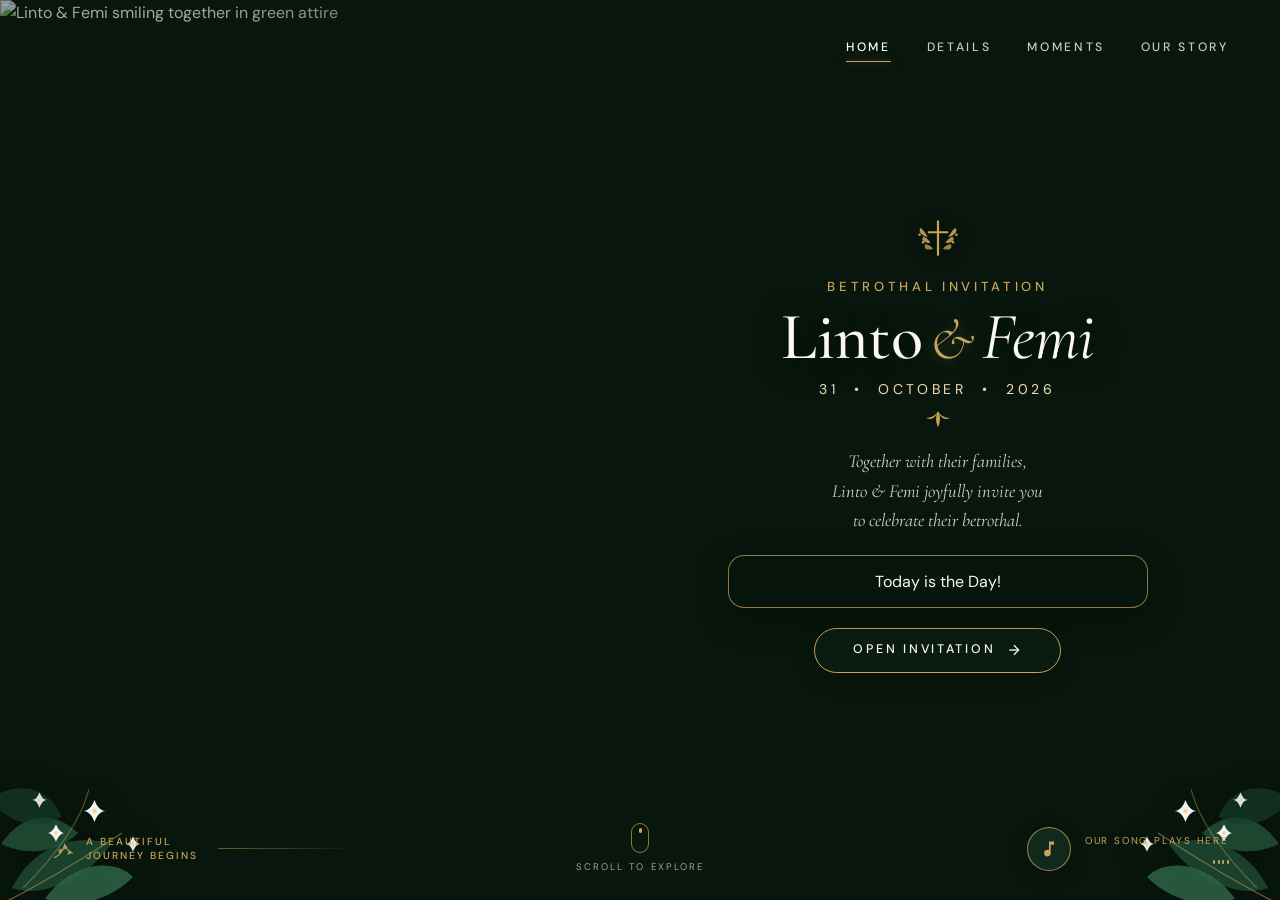
==== index.html @ e6e0a794 "feat: update to Betrothal invitation details (31 Oct 2026 at St. Francis Xavier's Church & Parish Ha" ====
<!DOCTYPE html>
<html lang="en">

<head>
  <meta charset="UTF-8" />
  <meta name="viewport" content="width=device-width, initial-scale=1.0" />
  <meta http-equiv="X-UA-Compatible" content="IE=edge" />

  <!-- SEO -->
  <title>Linto &amp; Femi | Betrothal Invitation</title>
  <meta name="description"
    content="Join Linto George &amp; Femi Roy as they celebrate their betrothal on 31 October 2026 at St. Francis Xavier's Church, Chevoor." />
  <meta name="theme-color" content="#173F2B" />

  <!-- Open Graph -->
  <meta property="og:title" content="Linto &amp; Femi | Betrothal Invitation" />
  <meta property="og:description"
    content="Join Linto George &amp; Femi Roy as they celebrate their betrothal on 31 October 2026." />
  <meta property="og:image" content="Images/Hero.jpg" />
  <meta property="og:type" content="website" />

  <!-- Fonts (display=swap for performance) -->
  <link rel="preconnect" href="https://fonts.googleapis.com" />
  <link rel="preconnect" href="https://fonts.gstatic.com" crossorigin />
  <link rel="preload"
    href="https://fonts.googleapis.com/css2?family=Alex+Brush&family=Cormorant+Garamond:ital,wght@0,300;0,400;0,500;0,600;0,700;1,300;1,400;1,500;1,600&family=DM+Sans:wght@300;400;500;600&family=Great+Vibes&display=swap"
    as="style" onload="this.onload=null;this.rel='stylesheet'" />
  <noscript>
    <link rel="stylesheet"
      href="https://fonts.googleapis.com/css2?family=Alex+Brush&family=Cormorant+Garamond:ital,wght@0,300;0,400;0,500;0,600;0,700;1,300;1,400;1,500;1,600&family=DM+Sans:wght@300;400;500;600&family=Great+Vibes&display=swap" />
  </noscript>

  <!-- Styles -->
  <link rel="stylesheet" href="css/style.css?v=sky8" />
</head>

<body>

  <!-- ═══════════════════════════════════════════════════════
       FLOATING NAVIGATION
  ═══════════════════════════════════════════════════════ -->
  <nav id="floating-nav" class="floating-nav" aria-label="Page navigation">
    <a href="#hero" class="floating-nav__link" data-scroll>Home</a>
    <div class="floating-nav__divider" aria-hidden="true"></div>
    <a href="#couple" class="floating-nav__link" data-scroll>Bride &amp; Groom</a>
    <div class="floating-nav__divider" aria-hidden="true"></div>
    <a href="#ceremony" class="floating-nav__link" data-scroll>Ceremony</a>
    <div class="floating-nav__divider" aria-hidden="true"></div>
    <a href="#reception" class="floating-nav__link" data-scroll>Reception</a>
    <div class="floating-nav__divider" aria-hidden="true"></div>
    <a href="#gallery" class="floating-nav__link" data-scroll>Moments</a>
    <div class="floating-nav__divider" aria-hidden="true"></div>
    <a href="#celebration-hub" class="floating-nav__link" data-scroll>Cards &amp; Wishes</a>
    <div class="floating-nav__divider" aria-hidden="true"></div>
    <a href="#journey" class="floating-nav__link" data-scroll>Our Story</a>
  </nav>

  <!-- ═══════════════════════════════════════════════════════
       MUSIC BUTTON
  ═══════════════════════════════════════════════════════ -->
  <button id="music-btn" class="music-btn" aria-label="Play music" title="Toggle music (M)">
    <!-- Play icon -->
    <svg class="music-btn__icon--play" xmlns="http://www.w3.org/2000/svg" viewBox="0 0 24 24" fill="currentColor"
      aria-hidden="true">
      <polygon points="5,3 19,12 5,21" />
    </svg>
    <!-- Pause icon -->
    <svg class="music-btn__icon--pause" xmlns="http://www.w3.org/2000/svg" viewBox="0 0 24 24" fill="currentColor"
      aria-hidden="true">
      <rect x="6" y="4" width="4" height="16"></rect>
      <rect x="14" y="4" width="4" height="16"></rect>
    </svg>
  </button>

  <!-- ═══════════════════════════════════════════════════════
       SECTION 1: HERO
  ═══════════════════════════════════════════════════════ -->
  <section id="hero" class="hero-section" aria-label="Hero — Linto &amp; Femi Betrothal Invitation">

    <!-- Full-Bleed Photo Canvas & Natural Gradient Blend -->
    <div class="hero__photo-canvas" aria-hidden="true">
      <img src="Images/Hero.jpg" alt="Linto &amp; Femi smiling together in green attire"
        class="hero__photo-img" fetchpriority="high" decoding="async" />
      <div class="hero__photo-overlay"></div>

    </div>

    <!-- Top Header Bar -->
    <header class="hero__header">
      <!-- Right: Desktop Navigation Links -->
      <nav class="hero__desktop-nav" aria-label="Primary navigation">
        <a href="#hero" class="hero__nav-link hero__nav-link--active">HOME</a>
        <a href="#ceremony" class="hero__nav-link" data-scroll>DETAILS</a>
        <a href="#gallery" class="hero__nav-link" data-scroll>MOMENTS</a>
        <a href="#journey" class="hero__nav-link" data-scroll>OUR STORY</a>
      </nav>

      <!-- Right: Mobile Controls (Music + Hamburger) -->
      <div class="hero__mobile-controls">
        <button id="mobile-music-btn" class="hero__music-circle-btn" aria-label="Toggle music"
          title="Toggle music">
          <svg class="hero__music-note-icon" viewBox="0 0 24 24" fill="currentColor">
            <path d="M12 3v10.55c-.59-.34-1.27-.55-2-.55-2.21 0-4 1.79-4 4s1.79 4 4 4 4-1.79 4-4V7h4V3h-6z" />
          </svg>
        </button>
        <button id="hero-menu-btn" class="hero__hamburger-btn" aria-label="Open mobile menu" aria-expanded="false">
          <span class="hero__hamburger-bar"></span>
          <span class="hero__hamburger-bar"></span>
          <span class="hero__hamburger-bar"></span>
        </button>
      </div>
    </header>

    <!-- Mobile Slide-In Navigation Drawer -->
    <div id="hero-mobile-drawer" class="hero__mobile-drawer" aria-hidden="true">
      <div class="hero__drawer-backdrop" id="hero-drawer-backdrop"></div>
      <div class="hero__drawer-panel">
        <button id="hero-drawer-close" class="hero__drawer-close" aria-label="Close menu">&times;</button>
        <div class="hero__drawer-header">
          <span class="hero__drawer-title">LINTO &amp; FEMI</span>
          <span class="hero__drawer-subtitle">31 &bull; OCTOBER &bull; 2026</span>
        </div>
        <nav class="hero__drawer-nav">
          <a href="#hero" class="hero__drawer-link" data-drawer-link>HOME</a>
          <a href="#ceremony" class="hero__drawer-link" data-drawer-link>DETAILS</a>
          <a href="#gallery" class="hero__drawer-link" data-drawer-link>MOMENTS</a>
          <a href="#celebration-hub" class="hero__drawer-link" data-drawer-link>CARDS &amp; WISHES</a>
          <a href="#journey" class="hero__drawer-link" data-drawer-link>OUR STORY</a>
        </nav>
      </div>
    </div>

    <!-- "Better Together ♡" Script Badge (Mobile View over shoulder) -->
    <div class="hero__script-badge" aria-hidden="true">
      <span class="hero__script-line">Better</span>
      <span class="hero__script-line">Together</span>
      <span class="hero__script-heart">♡</span>
    </div>

    <!-- Main Invitation Content Area (Right on Desktop, Lower on Mobile) -->
    <div class="hero__content-wrap">
      <div class="hero__card">

        <!-- Golden Cross with Laurel Olive Sprigs Crest -->
        <div class="hero__crest" aria-hidden="true">
          <svg class="hero__crest-svg" viewBox="0 0 110 50" fill="none">
            <!-- Golden Latin Cross -->
            <path d="M55 4V44M44 17H66" stroke="#caa359" stroke-width="2.6" stroke-linecap="round" />
            <!-- Laurel Sprigs Left -->
            <path d="M43 23C35 21 31 16 34 12C38 14 40 19 43 23Z" fill="#caa359" opacity="0.9" />
            <path d="M46 30C37 30 34 25 38 22C42 24 45 27 46 30Z" fill="#caa359" opacity="0.85" />
            <path d="M49 37C41 39 37 36 40 31C44 32 48 34 49 37Z" fill="#caa359" opacity="0.75" />
            <circle cx="33" cy="20" r="1.4" fill="#caa359" />
            <circle cx="37" cy="29" r="1.4" fill="#caa359" />
            <!-- Laurel Sprigs Right -->
            <path d="M67 23C75 21 79 16 76 12C72 14 70 19 67 23Z" fill="#caa359" opacity="0.9" />
            <path d="M64 30C73 30 76 25 72 22C68 24 65 27 64 30Z" fill="#caa359" opacity="0.85" />
            <path d="M61 37C69 39 73 36 70 31C66 32 62 34 61 37Z" fill="#caa359" opacity="0.75" />
            <circle cx="77" cy="20" r="1.4" fill="#caa359" />
            <circle cx="73" cy="29" r="1.4" fill="#caa359" />
          </svg>
        </div>

        <!-- Eyebrow -->
        <p class="hero__eyebrow">BETROTHAL INVITATION</p>

        <!-- Couple Names: Upright "Linto", Italic "&", Italic "Femi" -->
        <h1 class="hero__names">
          <span class="hero__name--groom">Linto</span>
          <span class="hero__amp">&amp;</span>
          <span class="hero__name--bride">Femi</span>
        </h1>

        <!-- Date -->
        <p class="hero__date">31 &nbsp;&bull;&nbsp; OCTOBER &nbsp;&bull;&nbsp; 2026</p>

        <!-- Botanical Leaf Flourish (Three Leaves from Reference) -->
        <div class="hero__flourish" aria-hidden="true">
          <svg width="26" height="16" viewBox="0 0 26 16" fill="none">
            <path d="M13 0C11 4 7 7 1 7C6 9 10 8 13 0Z" fill="#caa359" />
            <path d="M13 0C15 4 19 7 25 7C20 9 16 8 13 0Z" fill="#caa359" />
            <path d="M13 0C11 4 10 10 13 16C16 10 15 4 13 0Z" fill="#caa359" />
          </svg>
        </div>

        <!-- Invitation Tagline -->
        <p class="hero__tagline">
          Together with their families,<br />
          Linto &amp; Femi joyfully invite you<br />
          to celebrate their betrothal.
        </p>

        <!-- Countdown Timer Pill Capsule -->
        <div class="hero__countdown-capsule" aria-label="Live betrothal countdown timer">
          <div id="countdown-grid" class="hero__countdown-grid" aria-live="polite">
            <div class="hero__cd-col">
              <div id="cd-days-slot" class="hero__cd-slot">
                <span id="cd-days" class="hero__cd-val">48</span>
              </div>
              <span class="hero__cd-lbl">DAYS</span>
            </div>
            <span class="hero__cd-divider" aria-hidden="true"></span>
            <div class="hero__cd-col">
              <div id="cd-hours-slot" class="hero__cd-slot">
                <span id="cd-hours" class="hero__cd-val">02</span>
              </div>
              <span class="hero__cd-lbl">HOURS</span>
            </div>
            <span class="hero__cd-divider" aria-hidden="true"></span>
            <div class="hero__cd-col">
              <div id="cd-mins-slot" class="hero__cd-slot">
                <span id="cd-mins" class="hero__cd-val">19</span>
              </div>
              <span class="hero__cd-lbl">MINS</span>
            </div>
            <span class="hero__cd-divider" aria-hidden="true"></span>
            <div class="hero__cd-col">
              <div id="cd-secs-slot" class="hero__cd-slot">
                <span id="cd-secs" class="hero__cd-val">45</span>
              </div>
              <span class="hero__cd-lbl">SECS</span>
            </div>
          </div>
          <div id="countdown-complete" class="countdown__complete" style="display:none;">
            Today is the Day!
          </div>
        </div>

        <!-- Call-to-Action Button -->
        <div class="hero__actions">
          <a href="#invitation-intro" id="btn-open-invitation" class="hero__open-btn"
            aria-label="Open betrothal invitation">
            <span>OPEN INVITATION</span>
            <svg class="hero__open-arrow" viewBox="0 0 24 24" fill="none" stroke="currentColor" stroke-width="2"
              aria-hidden="true">
              <line x1="5" y1="12" x2="19" y2="12"></line>
              <polyline points="12 5 19 12 12 19"></polyline>
            </svg>
          </a>
        </div>

        <!-- Mobile-Only Scroll Indicator directly below button -->
        <div class="hero__mobile-scroll">
          <div class="hero__scroll-lead" aria-hidden="true"></div>
          <a href="#invitation-intro" class="hero__scroll-indicator" aria-label="Scroll to explore">
            <div class="hero__scroll-pill">
              <div class="hero__scroll-dot"></div>
            </div>
            <span class="hero__scroll-label">SCROLL TO EXPLORE</span>
          </a>
        </div>

      </div>
    </div>

    <!-- Desktop Footer Controls -->
    <footer class="hero__footer">

      <!-- Bottom Left: Journey Begins Crest (Desktop) -->
      <div class="hero__footer-left">
        <div class="hero__journey-crest">
          <svg class="hero__journey-svg" viewBox="0 0 28 28" fill="none" aria-hidden="true">
            <path d="M4 24C10 22 14 16 16 9C17 13 21 17 25 19" stroke="#caa359" stroke-width="1.2"
              stroke-linecap="round" />
            <path d="M9 19C8 15 10 13 13 14C13 17 11 19 9 19Z" fill="#caa359" opacity="0.8" />
            <path d="M14 14C15 10 18 9 19 12C18 14 16 15 14 14Z" fill="#caa359" opacity="0.8" />
            <path d="M19 20C20 16 23 16 24 18C22 20 20 21 19 20Z" fill="#caa359" opacity="0.8" />
          </svg>
          <div class="hero__journey-text">
            <span>A BEAUTIFUL</span>
            <span>JOURNEY BEGINS</span>
          </div>
        </div>
        <div class="hero__journey-rule" aria-hidden="true"></div>
      </div>

      <!-- Bottom Center: Scroll to Explore Capsule (Desktop) -->
      <div class="hero__footer-center">
        <a href="#invitation-intro" id="hero-scroll-btn" class="hero__scroll-indicator"
          aria-label="Scroll to explore invitation">
          <div class="hero__scroll-pill">
            <div class="hero__scroll-dot"></div>
          </div>
          <span class="hero__scroll-label">SCROLL TO EXPLORE</span>
        </a>
      </div>

      <!-- Bottom Right: Music Control & Waveform (Desktop) -->
      <div class="hero__footer-right">
        <button id="desktop-music-btn" class="hero__music-circle-btn" aria-label="Toggle music"
          title="Toggle music">
          <svg class="hero__music-note-icon" viewBox="0 0 24 24" fill="currentColor">
            <path d="M12 3v10.55c-.59-.34-1.27-.55-2-.55-2.21 0-4 1.79-4 4s1.79 4 4 4 4-1.79 4-4V7h4V3h-6z" />
          </svg>
        </button>
        <div class="hero__music-details">
          <span class="hero__music-caption">OUR SONG PLAYS HERE</span>
          <div class="hero__music-bars" aria-hidden="true">
            <span></span><span></span><span></span><span></span>
          </div>
        </div>
      </div>

    </footer>

    <!-- Jasmine Blossom & Botanical Corner Flourishes (Mobile & Desktop) -->
    <div class="hero__botanical-corners" aria-hidden="true">
      <!-- Left Blossom Cluster -->
      <svg class="hero__blossom hero__blossom--left" viewBox="0 0 200 200" fill="none">
        <!-- Foliage leaves -->
        <path d="M20 180C40 140 80 130 110 140C90 170 50 190 20 180Z" fill="#1e4d34" opacity="0.8" />
        <path d="M50 190C70 160 110 150 130 170C110 190 80 200 50 190Z" fill="#2d6446" opacity="0.85" />
        <path d="M10 140C30 110 60 110 80 130C60 150 30 150 10 140Z" fill="#24583d" opacity="0.75" />
        <path d="M0 100C25 80 55 90 65 115C45 130 15 120 0 100Z" fill="#173f2b" opacity="0.65" />
        <!-- Stems -->
        <path d="M0 200Q60 170 120 130" stroke="#caa359" stroke-width="1.2" opacity="0.5" />
        <path d="M30 180Q80 130 90 90" stroke="#caa359" stroke-width="1" opacity="0.4" />
        <!-- Star Jasmine Blossoms -->
        <g transform="translate(60, 130)">
          <path d="M0 -8C2 -3 5 0 8 0C5 0 2 3 0 8C-2 3 -5 0 -8 0C-5 0 -2 -3 0 -8Z" fill="#ffffff" opacity="0.95" />
          <circle cx="0" cy="0" r="1.6" fill="#f0d58a" />
        </g>
        <g transform="translate(95, 110)">
          <path d="M0 -10C2 -4 6 0 10 0C6 0 2 4 0 10C-2 4 -6 0 -10 0C-6 0 -2 -4 0 -10Z" fill="#ffffff" opacity="0.95" />
          <circle cx="0" cy="0" r="2" fill="#f0d58a" />
        </g>
        <g transform="translate(130, 140)">
          <path d="M0 -7C2 -2 4 0 7 0C4 0 2 2 0 7C-2 2 -4 0 -7 0C-4 0 -2 -2 0 -7Z" fill="#ffffff" opacity="0.9" />
          <circle cx="0" cy="0" r="1.5" fill="#f0d58a" />
        </g>
        <g transform="translate(45, 100)">
          <path d="M0 -7C2 -2 4 0 7 0C4 0 2 2 0 7C-2 2 -4 0 -7 0C-4 0 -2 -2 0 -7Z" fill="#ffffff" opacity="0.85" />
          <circle cx="0" cy="0" r="1.4" fill="#f0d58a" />
        </g>
      </svg>

      <!-- Right Blossom Cluster -->
      <svg class="hero__blossom hero__blossom--right" viewBox="0 0 200 200" fill="none">
        <!-- Foliage leaves -->
        <path d="M180 180C160 140 120 130 90 140C110 170 150 190 180 180Z" fill="#1e4d34" opacity="0.8" />
        <path d="M150 190C130 160 90 150 70 170C90 190 120 200 150 190Z" fill="#2d6446" opacity="0.85" />
        <path d="M190 140C170 110 140 110 120 130C140 150 170 150 190 140Z" fill="#24583d" opacity="0.75" />
        <path d="M200 100C175 80 145 90 135 115C155 130 185 120 200 100Z" fill="#173f2b" opacity="0.65" />
        <!-- Stems -->
        <path d="M200 200Q140 170 80 130" stroke="#caa359" stroke-width="1.2" opacity="0.5" />
        <path d="M170 180Q120 130 110 90" stroke="#caa359" stroke-width="1" opacity="0.4" />
        <!-- Star Jasmine Blossoms -->
        <g transform="translate(140, 130)">
          <path d="M0 -8C2 -3 5 0 8 0C5 0 2 3 0 8C-2 3 -5 0 -8 0C-5 0 -2 -3 0 -8Z" fill="#ffffff" opacity="0.95" />
          <circle cx="0" cy="0" r="1.6" fill="#f0d58a" />
        </g>
        <g transform="translate(105, 110)">
          <path d="M0 -10C2 -4 6 0 10 0C6 0 2 4 0 10C-2 4 -6 0 -10 0C-6 0 -2 -4 0 -10Z" fill="#ffffff" opacity="0.95" />
          <circle cx="0" cy="0" r="2" fill="#f0d58a" />
        </g>
        <g transform="translate(70, 140)">
          <path d="M0 -7C2 -2 4 0 7 0C4 0 2 2 0 7C-2 2 -4 0 -7 0C-4 0 -2 -2 0 -7Z" fill="#ffffff" opacity="0.9" />
          <circle cx="0" cy="0" r="1.5" fill="#f0d58a" />
        </g>
        <g transform="translate(155, 100)">
          <path d="M0 -7C2 -2 4 0 7 0C4 0 2 2 0 7C-2 2 -4 0 -7 0C-4 0 -2 -2 0 -7Z" fill="#ffffff" opacity="0.85" />
          <circle cx="0" cy="0" r="1.4" fill="#f0d58a" />
        </g>
      </svg>
    </div>

  </section>

  <!-- ═══════════════════════════════════════════════════════
       INVITATION CONTENT
  ═══════════════════════════════════════════════════════ -->
  <div id="invitation-content">

    <!-- ─── SECTION 2: WITH JOYFUL HEARTS ────────────────────── -->
    <section id="invitation-intro" class="joyful-hearts-section" aria-label="Invitation introduction">
      <!-- Crisp Vector Botanical Corner Branches -->
      <div class="joyful__bg-decorations" aria-hidden="true">
        <img src="Images/botanical-corner-branch.svg" alt="" class="joyful__bg-leaf joyful__bg-leaf--tl" />
        <img src="Images/botanical-corner-branch.svg" alt="" class="joyful__bg-leaf joyful__bg-leaf--tr" />
        <img src="Images/botanical-corner-branch.svg" alt="" class="joyful__bg-leaf joyful__bg-leaf--bl" />
        <img src="Images/botanical-corner-branch.svg" alt="" class="joyful__bg-leaf joyful__bg-leaf--br" />
      </div>

      <div class="container--narrow joyful-hearts__inner">

        <!-- Golden Floral Cross Vector Crest -->
        <div class="joyful__crest-wrap reveal" aria-hidden="true">
          <img src="Images/joyful-cross-crest.svg" alt="Golden cross with eucalyptus foliage"
            class="joyful__crest-img" />
        </div>

        <!-- Section Eyebrow -->
        <p class="joyful__eyebrow reveal">WITH JOYFUL HEARTS</p>

        <!-- Golden Heart Line Divider -->
        <div class="joyful__heart-divider reveal" aria-hidden="true">
          <span class="joyful__divider-line"></span>
          <svg class="joyful__heart-icon" viewBox="0 0 24 24" fill="url(#heartGoldGrad)">
            <defs>
              <linearGradient id="heartGoldGrad" x1="0%" y1="0%" x2="100%" y2="100%">
                <stop offset="0%" stop-color="#caa359" />
                <stop offset="100%" stop-color="#9e7938" />
              </linearGradient>
            </defs>
            <path
              d="M12 21.35l-1.45-1.32C5.4 15.36 2 12.28 2 8.5 2 5.42 4.42 3 7.5 3c1.74 0 3.41.81 4.5 2.09C13.09 3.81 14.76 3 16.5 3 19.58 3 22 5.42 22 8.5c0 3.78-3.4 6.86-8.55 11.54L12 21.35z" />
          </svg>
          <span class="joyful__divider-line"></span>
        </div>

        <!-- Invitation Message -->
        <p class="joyful__quote reveal reveal-delay-1">
          With grateful hearts and the blessings of our families,<br class="desktop-br" />
          we invite you to share in the joy of our betrothal celebration.
        </p>

        <!-- Vector Botanical Sprig Flourish Divider -->
        <div class="joyful__sprig-wrap reveal reveal-delay-1" aria-hidden="true">
          <img src="Images/joyful-sprig-divider.svg" alt="" class="joyful__sprig-img" />
        </div>

        <!-- Couple Full Names -->
        <h2 class="joyful__couple reveal reveal-delay-2">
          <span class="joyful__groom">Linto George</span>
          <span class="joyful__amp">&amp;</span>
          <span class="joyful__bride">Femi Roy</span>
        </h2>

        <!-- Wedding Date -->
        <p class="joyful__date reveal reveal-delay-3">
          SATURDAY &nbsp;&middot;&nbsp; 31 OCTOBER 2026
        </p>

        <!-- Interlocking Wedding Rings Divider -->
        <div class="joyful__rings-divider reveal reveal-delay-3" aria-hidden="true">
          <span class="joyful__divider-line"></span>
          <svg class="joyful__rings-svg" viewBox="0 0 44 24" fill="none">
            <defs>
              <linearGradient id="ringGoldGrad" x1="0%" y1="0%" x2="100%" y2="100%">
                <stop offset="0%" stop-color="#caa359" />
                <stop offset="45%" stop-color="#edd8a8" />
                <stop offset="100%" stop-color="#9e7938" />
              </linearGradient>
            </defs>
            <ellipse cx="17" cy="12" rx="8.5" ry="6.5" transform="rotate(-15 17 12)" stroke="url(#ringGoldGrad)"
              stroke-width="1.8" />
            <ellipse cx="27" cy="12" rx="8.5" ry="6.5" transform="rotate(15 27 12)" stroke="url(#ringGoldGrad)"
              stroke-width="1.8" />
          </svg>
          <span class="joyful__divider-line"></span>
        </div>

      </div>
    </section>

    <!-- ─── SECTION 3: THE COUPLE ────────────────────────────── -->
    <section id="couple" class="couple-section" aria-label="Bride and Groom profiles">
      <!-- Crisp Vector Botanical Corner Branches -->
      <div class="couple__bg-decorations" aria-hidden="true">
        <img src="Images/botanical-corner-branch.svg" alt="" class="couple__bg-leaf couple__bg-leaf--tl" />
        <img src="Images/botanical-corner-branch.svg" alt="" class="couple__bg-leaf couple__bg-leaf--tr" />
        <img src="Images/botanical-corner-branch.svg" alt="" class="couple__bg-leaf couple__bg-leaf--bl" />
        <img src="Images/botanical-corner-branch.svg" alt="" class="couple__bg-leaf couple__bg-leaf--br" />
      </div>

      <div class="container couple__container">

        <!-- Top Header -->
        <header class="couple__header">
          <div class="couple__eyebrow-wrap reveal">
            <span class="couple__eyebrow-line"></span>
            <span class="couple__eyebrow">THE COUPLE</span>
            <span class="couple__eyebrow-line"></span>
          </div>
          <h2 class="couple__title reveal reveal-delay-1">
            <span class="couple__title--bound">Bound Together</span>
            <span class="couple__title--love">in Love</span>
          </h2>
          <p class="couple__desc reveal reveal-delay-2">
            Two lives, two families, one beautiful purpose &mdash;<br class="desktop-br" />
            to walk together in faith, love and joy.
          </p>
        </header>

        <!-- Main 3-Column Showcase: Groom | Center Spine | Bride -->
        <div class="couple__showcase">

          <!-- Groom Profile (Left) -->
          <article class="couple__profile couple__profile--groom reveal">
            <div class="couple__portrait-stage">
              <!-- Luxury Rounded Rectangle Frame with Double Gold Fillet -->
              <div class="couple__arch-wrap">
                <div class="couple__arch-frame couple__luxury-frame">
                  <div class="couple__frame-inner">
                    <img src="Images/Groom.jpg" alt="Linto George, the groom"
                      class="couple__arch-img couple__arch-img--groom" loading="lazy" decoding="async" />
                  </div>
                  <!-- 4 Refined Gold Filigree Corner Accents -->
                  <span class="couple__corner-filigree couple__corner-filigree--tl" aria-hidden="true"></span>
                  <span class="couple__corner-filigree couple__corner-filigree--tr" aria-hidden="true"></span>
                  <span class="couple__corner-filigree couple__corner-filigree--bl" aria-hidden="true"></span>
                  <span class="couple__corner-filigree couple__corner-filigree--br" aria-hidden="true"></span>
                </div>
              </div>
            </div>

            <!-- Groom Details -->
            <div class="couple__info">
              <p class="couple__role">THE GROOM</p>
              <h3 class="couple__name">Linto George</h3>
              <div class="couple__flourish" aria-hidden="true">
                <svg width="40" height="12" viewBox="0 0 40 12" fill="none">
                  <path d="M20 6C16 6 13 3 9 3C5 3 2 6 0 6C3 8 7 9 10 9C14 9 17 6 20 6Z" fill="#7a927e"
                    opacity="0.85" />
                  <path d="M20 6C24 6 27 3 31 3C35 3 38 6 40 6C37 8 33 9 30 9C26 9 23 6 20 6Z" fill="#7a927e"
                    opacity="0.85" />
                  <circle cx="20" cy="6" r="1.8" fill="#caa359" />
                </svg>
              </div>
              <p class="couple__parents">Son of George T L &amp; Jessy George</p>
              <div class="couple__house">
                <svg class="couple__house-icon" viewBox="0 0 24 24" fill="none" stroke="#caa359" stroke-width="1.8">
                  <path d="M3 9.5L12 3l9 6.5V20a1 1 0 0 1-1 1H4a1 1 0 0 1-1-1V9.5z" />
                  <polyline points="9 21 9 12 15 12 15 21" />
                </svg>
                <div class="couple__house-text">
                  <span class="couple__house-name">Thottan House</span>
                  <span class="couple__house-loc">Chittissery P O, Thrissur</span>
                </div>
              </div>
            </div>
          </article>

          <!-- Center Spine Pillar -->
          <aside class="couple__spine reveal reveal-delay-1" aria-label="Spiritual foundation">
            <!-- Top Cross with Olive Sprigs (Vector SVG) -->
            <div class="couple__spine-cross-wrap">
              <img src="Images/couple-center-cross.svg" alt="Golden Cross with Olive Leaves"
                class="couple__spine-cross-img" />
            </div>

            <!-- Upper Vertical Thread -->
            <span class="couple__spine-line"></span>

            <!-- Scripture Parchment Deckled Card -->
            <div class="couple__parchment-card">
              <p class="parchment__verse">&ldquo;A cord of three strands<br />is not quickly broken.&rdquo;</p>
              <p class="parchment__ref">ECCLESIASTES 4:12</p>
            </div>

            <!-- Interlocking Gold Rings -->
            <div class="couple__spine-rings">
              <svg width="40" height="22" viewBox="0 0 44 24" fill="none">
                <defs>
                  <linearGradient id="ringGoldGradCouple" x1="0%" y1="0%" x2="100%" y2="100%">
                    <stop offset="0%" stop-color="#caa359" />
                    <stop offset="45%" stop-color="#edd8a8" />
                    <stop offset="100%" stop-color="#9e7938" />
                  </linearGradient>
                </defs>
                <ellipse cx="17" cy="12" rx="8.5" ry="6.5" transform="rotate(-15 17 12)"
                  stroke="url(#ringGoldGradCouple)" stroke-width="1.8" />
                <ellipse cx="27" cy="12" rx="8.5" ry="6.5" transform="rotate(15 27 12)"
                  stroke="url(#ringGoldGradCouple)" stroke-width="1.8" />
              </svg>
            </div>

            <!-- Lower Vertical Thread -->
            <span class="couple__spine-line"></span>

            <!-- Middle Olive Sprig (Vector SVG) -->
            <div class="couple__spine-sprig-wrap">
              <img src="Images/couple-center-sprig.svg" alt="" class="couple__spine-sprig-img" />
            </div>

            <!-- Script Note: Different Paths, Same Purpose ♡ -->
            <div class="couple__spine-script">
              <span class="couple__script-line-1">Different Paths</span>
              <span class="couple__script-line-2">Same Purpose <span class="script-heart">♡</span></span>
            </div>

            <!-- Bottom Olive Sprig Anchor (Vector SVG) -->
            <div class="couple__spine-sprig-wrap couple__spine-sprig-wrap--bottom">
              <img src="Images/couple-center-sprig.svg" alt=""
                class="couple__spine-sprig-img couple__spine-sprig-img--bottom" />
            </div>
          </aside>

          <!-- Bride Profile (Right) -->
          <article class="couple__profile couple__profile--bride reveal reveal-delay-2">
            <div class="couple__portrait-stage">
              <!-- Luxury Rounded Rectangle Frame with Double Gold Fillet -->
              <div class="couple__arch-wrap">
                <div class="couple__arch-frame couple__luxury-frame">
                  <div class="couple__frame-inner">
                    <img src="Images/Bride.jpg" alt="Femi Roy, the bride"
                      class="couple__arch-img couple__arch-img--bride" loading="lazy" decoding="async" />
                  </div>
                  <!-- 4 Refined Gold Filigree Corner Accents -->
                  <span class="couple__corner-filigree couple__corner-filigree--tl" aria-hidden="true"></span>
                  <span class="couple__corner-filigree couple__corner-filigree--tr" aria-hidden="true"></span>
                  <span class="couple__corner-filigree couple__corner-filigree--bl" aria-hidden="true"></span>
                  <span class="couple__corner-filigree couple__corner-filigree--br" aria-hidden="true"></span>
                </div>
              </div>
            </div>

            <!-- Bride Details -->
            <div class="couple__info">
              <p class="couple__role">THE BRIDE</p>
              <h3 class="couple__name">Femi Roy</h3>
              <div class="couple__flourish" aria-hidden="true">
                <svg width="40" height="12" viewBox="0 0 40 12" fill="none">
                  <path d="M20 6C16 6 13 3 9 3C5 3 2 6 0 6C3 8 7 9 10 9C14 9 17 6 20 6Z" fill="#7a927e"
                    opacity="0.85" />
                  <path d="M20 6C24 6 27 3 31 3C35 3 38 6 40 6C37 8 33 9 30 9C26 9 23 6 20 6Z" fill="#7a927e"
                    opacity="0.85" />
                  <circle cx="20" cy="6" r="1.8" fill="#caa359" />
                </svg>
              </div>
              <p class="couple__parents">Daughter of Mr. Roy C F &amp; Sherly Roy</p>
              <div class="couple__house">
                <svg class="couple__house-icon" viewBox="0 0 24 24" fill="none" stroke="#caa359" stroke-width="1.8">
                  <path d="M3 9.5L12 3l9 6.5V20a1 1 0 0 1-1 1H4a1 1 0 0 1-1-1V9.5z" />
                  <polyline points="9 21 9 12 15 12 15 21" />
                </svg>
                <div class="couple__house-text">
                  <span class="couple__house-name">Chirayath House</span>
                  <span class="couple__house-loc">Chevoor P O, Chevoor, Thrissur</span>
                </div>
              </div>
            </div>
          </article>

        </div>
      </div>
    </section>

    <!-- ─── SECTION 4: BIBLE VERSE BANNER (1 PETER 4:8) ──────── -->
    <section id="scripture-banner" class="scripture-banner" aria-label="Sacred Bible Verse">
      <div class="scripture-banner__foliage-left" aria-hidden="true"></div>
      <div class="scripture-banner__foliage-right" aria-hidden="true"></div>

      <div class="container--narrow scripture-banner__inner">

        <!-- Golden Cross & Olive Branch -->
        <div class="scripture__cross reveal" aria-hidden="true">
          <svg width="56" height="34" viewBox="0 0 56 34" fill="none">
            <path d="M28 2v30M18 10h20" stroke="#d4af37" stroke-width="2" stroke-linecap="round" />
            <path d="M18 18C12 17 9 12 11 9C15 11 16 15 18 18Z" fill="#8ba58d" opacity="0.8" />
            <path d="M38 18C44 17 47 12 45 9C41 11 40 15 38 18Z" fill="#8ba58d" opacity="0.8" />
          </svg>
        </div>

        <blockquote class="scripture__quote reveal reveal-delay-1">
          &ldquo;Above all, <span class="scripture__love">love</span> each other deeply,<br />
          because love covers over a multitude of sins.&rdquo;
        </blockquote>

        <!-- Intertwined Hearts & Citation -->
        <div class="scripture__citation reveal reveal-delay-2">
          <span class="scripture-line"></span>
          <div class="scripture-hearts" aria-hidden="true">
            <svg width="28" height="18" viewBox="0 0 28 18" fill="none">
              <path
                d="M9 14.5l-1-.9C4 10 1.5 7.5 1.5 4.5 1.5 2 3.5 0 6 0c1.4 0 2.8.7 3.5 1.8C10.2.7 11.6 0 13 0c2.5 0 4.5 2 4.5 4.5 0 3-2.5 5.5-6.5 9.1l-1 .9z"
                stroke="#caa359" stroke-width="1.4" />
              <path
                d="M19 14.5l-1-.9C14 10 11.5 7.5 11.5 4.5 11.5 2 13.5 0 16 0c1.4 0 2.8.7 3.5 1.8C20.2.7 21.6 0 23 0c2.5 0 4.5 2 4.5 4.5 0 3-2.5 5.5-6.5 9.1l-1 .9z"
                stroke="#caa359" stroke-width="1.4" />
            </svg>
          </div>
          <cite class="scripture__ref">1 PETER 4:8</cite>
          <span class="scripture-line"></span>
        </div>

        <!-- Corner Micro Captions -->
        <div class="scripture__corner scripture__corner--left" aria-hidden="true">
          FAITH &bull; LOVE &bull; TOGETHER &bull; FOREVER
        </div>
        <div class="scripture__corner scripture__corner--right" aria-hidden="true">
          DIFFERENT PATHS &bull; SAME PURPOSE
        </div>

      </div>
    </section>

    <!-- ─── SECTION 6: BETROTHAL CEREMONY ──────── -->
    <section id="ceremony" class="event-section event-section--ceremony" aria-label="Betrothal ceremony details">
      <div class="container event-container">

        <div class="event__card-layout event__card-layout--ceremony">

          <!-- Details Left -->
          <div class="event__details">

            <div class="event__cross" aria-hidden="true">
              <svg width="34" height="34" viewBox="0 0 34 34" fill="none">
                <path d="M17 2v30M9 10h16" stroke="#caa359" stroke-width="2" stroke-linecap="round" />
                <path d="M9 18C5 17 3 13 5 10C8 12 9 16 9 18Z" fill="#7a927e" opacity="0.75" />
                <path d="M25 18C29 17 31 13 29 10C26 12 25 16 25 18Z" fill="#7a927e" opacity="0.75" />
              </svg>
            </div>

            <p class="event__eyebrow reveal">BETROTHAL CEREMONY</p>
            <h2 class="event__heading reveal reveal-delay-1">Betrothal</h2>
            <p class="event__date reveal reveal-delay-2">SATURDAY, 31 OCTOBER 2026</p>

            <div class="event__flourish" aria-hidden="true">
              <svg width="40" height="10" viewBox="0 0 40 10" fill="none">
                <path d="M20 5c-4 0-6-3-9-3S5 5 0 5c3 2 6 3 9 3s6-3 9-3z" fill="#caa359" opacity="0.8" />
                <path d="M20 5c4 0 6-3 9-3s6 3 9 3c-3 2-6 3-9 3s-6-3-9-3z" fill="#caa359" opacity="0.8" />
              </svg>
            </div>

            <!-- Sacred Quote from Reference -->
            <div class="event__quote-wrap reveal reveal-delay-2">
              <p class="event__quote">&ldquo;Before a lifetime together, we pledge our love before God.&rdquo;
              </p>
              <p class="event__quote-ref">MARK 10:9</p>
            </div>

            <!-- Time & Venue Meta -->
            <div class="event__meta-list reveal reveal-delay-3">
              <div class="event__meta-row">
                <div class="event__meta-icon" aria-hidden="true">
                  <svg width="20" height="20" viewBox="0 0 24 24" fill="none" stroke="currentColor" stroke-width="1.8">
                    <circle cx="12" cy="12" r="10"></circle>
                    <polyline points="12 6 12 12 16 14"></polyline>
                  </svg>
                </div>
                <div class="event__meta-text">
                  <span class="meta-label">TIME</span>
                  <span class="meta-val">4:00 PM</span>
                </div>
              </div>

              <div class="event__meta-row">
                <div class="event__meta-icon" aria-hidden="true">
                  <svg width="20" height="20" viewBox="0 0 24 24" fill="none" stroke="currentColor" stroke-width="1.8">
                    <path d="M21 10c0 7-9 13-9 13s-9-6-9-13a9 9 0 0 1 18 0z"></path>
                    <circle cx="12" cy="10" r="3"></circle>
                  </svg>
                </div>
                <div class="event__meta-text">
                  <span class="meta-label">VENUE</span>
                  <span class="meta-val">St. Francis Xavier's Church<br /><small>Chevoor</small></span>
                </div>
              </div>
            </div>

            <!-- Action Buttons -->
            <div class="event__btn-row reveal reveal-delay-4">
              <a href="https://maps.app.goo.gl/n5mKxbjYi8LhjV6e9"
                target="_blank" rel="noopener noreferrer" class="event-btn event-btn--primary"
                aria-label="View St. Francis Xavier's Church, Chevoor on Google Maps">
                <span>View Location &rarr;</span>
              </a>

              <a id="btn-cal-ceremony"
                href="https://calendar.google.com/calendar/render?action=TEMPLATE&amp;text=Betrothal+%E2%80%94+Linto+George+%26+Femi+Roy&amp;dates=20261031T103000Z%2F20261031T123000Z&amp;details=Betrothal+Ceremony+of+Linto+George+%26+Femi+Roy.%0A%0ADate%3A+Saturday%2C+31+October+2026%0ATime%3A+4%3A00+PM+IST%0AVenue%3A+St.+Francis+Xavier%27s+Church%2C+Chevoor%0ALocation+map%3A+https%3A%2F%2Fmaps.app.goo.gl%2Fn5mKxbjYi8LhjV6e9%0A%0AReception+to+follow+at+St.+Francis+Xavier%27s+Parish+Hall%2C+Chevoor.&amp;location=St.+Francis+Xavier%27s+Church%2C+Chevoor"
                target="_blank" rel="noopener noreferrer" class="event-btn event-btn--outline"
                aria-label="Add Betrothal to Google Calendar">
                <svg width="15" height="15" viewBox="0 0 24 24" fill="none" stroke="currentColor" stroke-width="2">
                  <rect x="3" y="4" width="18" height="18" rx="2" ry="2"></rect>
                  <line x1="16" y1="2" x2="16" y2="6"></line>
                  <line x1="8" y1="2" x2="8" y2="6"></line>
                  <line x1="3" y1="10" x2="21" y2="10"></line>
                </svg>
                <span>Add to Calendar</span>
              </a>
            </div>

            <!-- Bottom Scripture Ribbon from Reference -->
            <div class="event__bottom-ribbon" aria-hidden="true">
              <svg width="24" height="6" viewBox="0 0 24 6" fill="none">
                <path d="M12 3c-2.5 0-4-1.5-6-1.5S1 3 0 3c1.5 1 3 1.5 6 1.5s3.5-1.5 6-1.5z" fill="#caa359" />
                <path d="M12 3c2.5 0 4-1.5 6-1.5s5 1.5 6 1.5c-1.5 1-3 1.5-6 1.5s-3.5-1.5-6-1.5z" fill="#caa359" />
              </svg>
              <span>FAITH &bull; LOVE &bull; TOGETHER &bull; FOREVER</span>
            </div>

          </div>

          <!-- Seamless Church Visual Right (No rigid box frame!) -->
          <div class="event__visual-wrap reveal">
            <div class="event__photo-blended">
              <img src="Images/Church.jpg" alt="St. Francis Xavier's Church, Chevoor" class="event__blended-img"
                loading="lazy" decoding="async" />
              <div class="event__watercolor-mask" aria-hidden="true"></div>
            </div>



            <!-- Cursive Header Note -->
            <div class="event__script-badge" aria-hidden="true">
              <span>A Sacred Beginning</span>
              <span class="script-heart">♡</span>
            </div>

            <p class="event__bottom-tag" aria-hidden="true">GRACE BRINGS US TOGETHER</p>
          </div>

        </div>
      </div>
    </section>

    <!-- ─── SECTION 7: RECEPTION ── -->
    <section id="reception" class="event-section event-section--reception" aria-label="Reception details">
      <div class="container event-container">

        <div class="event__card-layout event__card-layout--reception">

          <!-- Details Left -->
          <div class="event__details">

            <div class="event__cross" aria-hidden="true">
              <svg width="34" height="34" viewBox="0 0 34 34" fill="none">
                <path d="M17 2v30M9 10h16" stroke="#caa359" stroke-width="2" stroke-linecap="round" />
                <path d="M9 18C5 17 3 13 5 10C8 12 9 16 9 18Z" fill="#7a927e" opacity="0.75" />
                <path d="M25 18C29 17 31 13 29 10C26 12 25 16 25 18Z" fill="#7a927e" opacity="0.75" />
              </svg>
            </div>

            <p class="event__eyebrow reveal">RECEPTION</p>
            <h2 class="event__heading reveal reveal-delay-1">
              Reception
            </h2>
            <p class="event__date reveal reveal-delay-2">SATURDAY, 31 OCTOBER 2026</p>

            <div class="event__flourish" aria-hidden="true">
              <svg width="40" height="10" viewBox="0 0 40 10" fill="none">
                <path d="M20 5c-4 0-6-3-9-3S5 5 0 5c3 2 6 3 9 3s6-3 9-3z" fill="#caa359" opacity="0.8" />
                <path d="M20 5c4 0 6-3 9-3s6 3 9 3c-3 2-6 3-9 3s-6-3-9-3z" fill="#caa359" opacity="0.8" />
              </svg>
            </div>

            <!-- Quote Accent from Reference -->
            <div class="event__quote-wrap reveal reveal-delay-2">
              <p class="event__quote">&ldquo;Good food, great company, and a celebration of love.&rdquo;</p>
            </div>

            <!-- Time & Venue Meta -->
            <div class="event__meta-list reveal reveal-delay-3">
              <div class="event__meta-row">
                <div class="event__meta-icon" aria-hidden="true">
                  <svg width="20" height="20" viewBox="0 0 24 24" fill="none" stroke="currentColor" stroke-width="1.8">
                    <circle cx="12" cy="12" r="10"></circle>
                    <polyline points="12 6 12 12 16 14"></polyline>
                  </svg>
                </div>
                <div class="event__meta-text">
                  <span class="meta-label">TIME</span>
                  <span class="meta-val">6:00 PM</span>
                </div>
              </div>

              <div class="event__meta-row">
                <div class="event__meta-icon" aria-hidden="true">
                  <svg width="20" height="20" viewBox="0 0 24 24" fill="none" stroke="currentColor" stroke-width="1.8">
                    <path d="M21 10c0 7-9 13-9 13s-9-6-9-13a9 9 0 0 1 18 0z"></path>
                    <circle cx="12" cy="10" r="3"></circle>
                  </svg>
                </div>
                <div class="event__meta-text">
                  <span class="meta-label">VENUE</span>
                  <span class="meta-val">St. Francis Xavier's Parish Hall<br /><small>Chevoor</small></span>
                </div>
              </div>
            </div>

            <!-- Action Buttons with Exact Navigation Link -->
            <div class="event__btn-row reveal reveal-delay-4">
              <a href="https://maps.app.goo.gl/acyAfCsR8GA4bN6s9" target="_blank" rel="noopener noreferrer"
                class="event-btn event-btn--primary"
                aria-label="View St. Francis Xavier's Parish Hall location on Google Maps">
                <span>View Location &rarr;</span>
              </a>

              <a id="btn-cal-reception"
                href="https://calendar.google.com/calendar/render?action=TEMPLATE&amp;text=Reception+%E2%80%94+Linto+George+%26+Femi+Roy&amp;dates=20261031T123000Z%2F20261031T153000Z&amp;details=Reception+of+Linto+George+%26+Femi+Roy.%0A%0ADate%3A+Saturday%2C+31+October+2026%0ATime%3A+6%3A00+PM+IST%0AVenue%3A+St.+Francis+Xavier%27s+Parish+Hall%0ALocation+map%3A+https%3A%2F%2Fmaps.app.goo.gl%2FacyAfCsR8GA4bN6s9&amp;location=St.+Francis+Xavier%27s+Parish+Hall"
                target="_blank" rel="noopener noreferrer" class="event-btn event-btn--outline"
                aria-label="Add reception to Google Calendar">
                <svg width="15" height="15" viewBox="0 0 24 24" fill="none" stroke="currentColor" stroke-width="2">
                  <rect x="3" y="4" width="18" height="18" rx="2" ry="2"></rect>
                  <line x1="16" y1="2" x2="16" y2="6"></line>
                  <line x1="8" y1="2" x2="8" y2="6"></line>
                  <line x1="3" y1="10" x2="21" y2="10"></line>
                </svg>
                <span>Add to Calendar</span>
              </a>
            </div>

            <!-- Bottom Scripture Ribbon from Reference -->
            <div class="event__bottom-ribbon" aria-hidden="true">
              <svg width="24" height="6" viewBox="0 0 24 6" fill="none">
                <path d="M12 3c-2.5 0-4-1.5-6-1.5S1 3 0 3c1.5 1 3 1.5 6 1.5s3.5-1.5 6-1.5z" fill="#caa359" />
                <path d="M12 3c2.5 0 4-1.5 6-1.5s5 1.5 6 1.5c-1.5 1-3 1.5-6 1.5s-3.5-1.5-6-1.5z" fill="#caa359" />
              </svg>
              <span>SAME PEOPLE &bull; NEW MEMORIES &bull; A BRIGHTER TOMORROW</span>
            </div>

          </div>

          <!-- Seamless Parish Hall Visual Right (No rigid box frame!) -->
          <div class="event__visual-wrap reveal">
            <div class="event__photo-blended">
              <img src="Images/Hall.jpg" alt="St. Francis Xavier's Parish Hall, Chevoor" class="event__blended-img" loading="lazy"
                decoding="async" />
              <div class="event__watercolor-mask" aria-hidden="true"></div>
            </div>

            <!-- Cursive Script Accent -->
            <div class="event__script-badge" aria-hidden="true">
              <span>Together Continues...</span>
              <span class="script-heart">♡</span>
            </div>

            <p class="event__bottom-tag" aria-hidden="true">SAME PEOPLE &bull; NEW MEMORIES &bull; BRIGHTER TOMORROWS
            </p>
          </div>

        </div>
      </div>
    </section>

    <!-- ─── SECTION 8: GALLERY (A GLIMPSE OF OUR JOURNEY) ───── -->
    <section id="gallery" class="gallery-section" aria-label="Moments captured — photo gallery">

      <!-- Background Botanical Corner Branches -->
      <div class="gallery__bg-leaves gallery__bg-leaves--tl" aria-hidden="true">
        <img src="Images/botanical-corner-branch.svg" alt="" class="gallery__leaf-img" />
      </div>
      <div class="gallery__bg-leaves gallery__bg-leaves--bl" aria-hidden="true">
        <img src="Images/botanical-corner-branch.svg" alt="" class="gallery__leaf-img" />
      </div>
      <div class="gallery__bg-leaves gallery__bg-leaves--br" aria-hidden="true">
        <img src="Images/botanical-corner-branch.svg" alt="" class="gallery__leaf-img" />
      </div>

      <div class="container gallery-container">

        <!-- Cursive Accent Top-Right -->
        <div class="gallery__script-callout gallery__script-callout--tr" aria-hidden="true">
          <span>Every</span>
          <span>Moment</span>
          <span>a Blessing</span>
          <span class="script-heart">♡</span>
        </div>

        <!-- Cursive Accent Bottom-Left -->
        <div class="gallery__script-callout gallery__script-callout--bl" aria-hidden="true">
          <span>Grateful</span>
          <span>for this</span>
          <span>Chapter</span>
          <span class="script-heart">♡</span>
        </div>

        <header class="gallery__heading text-center">
          <div class="gallery__eyebrow-wrap reveal">
            <span class="gallery__eyebrow-line"></span>
            <p class="gallery__sub">MOMENTS CAPTURED</p>
            <span class="gallery__eyebrow-line"></span>
          </div>
          <div class="gallery__eyebrow-heart" aria-hidden="true">♥</div>

          <h2 class="gallery__title reveal reveal-delay-1">
            A Glimpse of <span class="gallery__script-title">Our Journey</span>
          </h2>

          <p class="gallery__subtitle reveal reveal-delay-2">
            PEOPLE &nbsp;&middot;&nbsp; PLACES &nbsp;&middot;&nbsp; PROMISES &nbsp;&middot;&nbsp; FOREVER
          </p>
        </header>

        <!-- Dynamic Auto-Aligned Masonry Gallery Grid -->
        <div id="gallery__grid" class="gallery__grid" role="list" aria-label="Celebration photo gallery"></div>

        <!-- Bottom Footer Line -->
        <div class="gallery__footer-line reveal" aria-hidden="true">
          <span class="gallery__line"></span>
          <span class="gallery__line-text">STORIES THAT LEAD TO FOREVER</span>
          <span class="gallery__line"></span>
        </div>

      </div>
    </section>

    <!-- Lightbox -->
    <div id="lightbox" class="lightbox" role="dialog" aria-label="Photo lightbox" aria-modal="true" aria-hidden="true">
      <div class="lightbox__img-wrap">
        <button id="lb-close" class="lightbox__close" aria-label="Close lightbox">
          <svg xmlns="http://www.w3.org/2000/svg" viewBox="0 0 24 24" fill="none" stroke="currentColor" stroke-width="2"
            stroke-linecap="round" aria-hidden="true">
            <line x1="18" y1="6" x2="6" y2="18"></line>
            <line x1="6" y1="6" x2="18" y2="18"></line>
          </svg>
        </button>
        <button id="lb-prev" class="lightbox__btn lightbox__prev" aria-label="Previous photo">
          <svg xmlns="http://www.w3.org/2000/svg" viewBox="0 0 24 24" fill="none" stroke="currentColor" stroke-width="2"
            stroke-linecap="round" aria-hidden="true">
            <polyline points="15 18 9 12 15 6"></polyline>
          </svg>
        </button>
        <img id="lb-img" class="lightbox__img" src="" alt="" />
        <button id="lb-next" class="lightbox__btn lightbox__next" aria-label="Next photo">
          <svg xmlns="http://www.w3.org/2000/svg" viewBox="0 0 24 24" fill="none" stroke="currentColor" stroke-width="2"
            stroke-linecap="round" aria-hidden="true">
            <polyline points="9 18 15 12 9 6"></polyline>
          </svg>
        </button>
        <p id="lb-count" class="lightbox__counter" aria-live="polite"></p>
      </div>
    </div>

    <!-- ─── SECTION 8B: CELEBRATION CARDS & MEMORIES HUB ──────── -->
    <section id="celebration-hub" class="celebration-hub" aria-label="Celebration keepsakes, cards, and greetings">
      <!-- Background Botanical Foliage Accents -->
      <div class="hub__bg-leaves hub__bg-leaves--top-left" aria-hidden="true">
        <svg width="260" height="260" viewBox="0 0 200 200" fill="none">
          <path d="M-20 -20C30 40 70 80 120 100" stroke="#718873" stroke-width="2.5" stroke-linecap="round" />
          <path d="M15 25C22 5 45 2 48 20C32 32 18 35 15 25Z" fill="#8ba58d" fill-opacity="0.35" />
          <path d="M42 48C58 35 78 38 78 55C62 65 48 60 42 48Z" fill="#9db69f" fill-opacity="0.4" />
          <path d="M68 76C88 65 106 72 104 88C88 96 74 90 68 76Z" fill="#8ba58d" fill-opacity="0.35" />
          <path d="M98 94C115 85 132 92 128 106C114 112 102 106 98 94Z" fill="#a4bfa7" fill-opacity="0.35" />
        </svg>
      </div>
      <div class="hub__bg-leaves hub__bg-leaves--bottom-right" aria-hidden="true">
        <svg width="260" height="260" viewBox="0 0 200 200" fill="none">
          <path d="M220 220C170 160 130 120 80 100" stroke="#718873" stroke-width="2.5" stroke-linecap="round" />
          <path d="M185 175C178 195 155 198 152 180C168 168 182 165 185 175Z" fill="#8ba58d" fill-opacity="0.35" />
          <path d="M158 152C142 165 122 162 122 145C138 135 152 140 158 152Z" fill="#9db69f" fill-opacity="0.4" />
          <path d="M132 124C112 135 94 128 96 112C112 104 126 110 132 124Z" fill="#8ba58d" fill-opacity="0.35" />
          <path d="M102 106C85 115 68 108 72 94C86 88 98 94 102 106Z" fill="#a4bfa7" fill-opacity="0.35" />
        </svg>
      </div>

      <div class="container celebration-hub__container">

        <!-- Floating Handwritten Script Callout in Top-Right -->
        <div class="hub__script-callout" aria-hidden="true">
          <span>Love</span>
          <span>Creates</span>
          <span>Beautiful</span>
          <span>Memories</span>
          <span class="hub__script-callout-heart">♡</span>
        </div>

        <header class="hub__heading">
          <div class="hub__eyebrow-wrap reveal">
            <span class="hub__eyebrow-line"></span>
            <p class="hub__sub">Keepsakes &amp; Celebrations</p>
            <span class="hub__eyebrow-line"></span>
          </div>
          <div class="hub__eyebrow-heart" aria-hidden="true">♥</div>

          <h2 class="hub__title reveal reveal-delay-1">
            Celebration Cards <span class="hub__script-amp">&amp;</span> Greetings
          </h2>
          <p class="hub__desc reveal reveal-delay-2">
            Explore our formal printed invitation cards and share your heartfelt prayers and blessings<br
              class="hub__desc-br" /> &mdash; cherished keepsakes on our journey to forever.
          </p>
        </header>

        <!-- 2 Interactive Action Cards (Balanced Centerpiece) -->
        <div class="hub__cards-grid hub__cards-grid--two">

          <!-- Card 1: Formal Invitation Cards -->
          <article class="hub-card reveal" tabindex="0">
            <div class="hub-card__cover">
              <img src="Images/hub-invitation-cards.jpg"
                alt="Formal printed invitation cards with wax seal and envelope" class="hub-card__img"
                loading="lazy" />
            </div>
            <div class="hub-card__badge-wrap">
              <div class="hub-card__badge hub-card__badge--ivory" aria-hidden="true">
                <svg width="22" height="22" viewBox="0 0 24 24" fill="none" stroke="currentColor" stroke-width="1.8">
                  <rect x="3" y="5" width="18" height="14" rx="2"></rect>
                  <polyline points="3 7 12 13 21 7"></polyline>
                </svg>
              </div>
            </div>
            <div class="hub-card__body">
              <h3 class="hub-card__title">Formal Invitation Cards</h3>
              <div class="hub-card__flourish" aria-hidden="true">
                <svg width="48" height="12" viewBox="0 0 48 12" fill="none">
                  <path d="M24 6C20 6 17 3 13 3C9 3 6 6 1 6C4 8 8 9 12 9C16 9 19 6 24 6Z" fill="#8f9c89"
                    opacity="0.85" />
                  <path d="M24 6C28 6 31 3 35 3C39 3 42 6 47 6C44 8 40 9 36 9C32 9 29 6 24 6Z" fill="#8f9c89"
                    opacity="0.85" />
                  <circle cx="24" cy="6" r="2" fill="#b9975b" />
                </svg>
              </div>
              <p class="hub-card__text">
                View the physical invitation cards designed for our Betrothal &amp; Reception celebrations.
              </p>
              <button id="btn-open-card-modal" class="hub-card__btn" aria-label="Open formal invitation cards popup">
                <span>View Cards</span>
                <svg width="15" height="15" viewBox="0 0 24 24" fill="none" stroke="currentColor" stroke-width="2">
                  <line x1="5" y1="12" x2="19" y2="12"></line>
                  <polyline points="12 5 19 12 12 19"></polyline>
                </svg>
              </button>
            </div>
            <!-- Botanical Corner Accents -->
            <div class="hub-card__corner hub-card__corner--left" aria-hidden="true">
              <svg width="64" height="64" viewBox="0 0 68 68" fill="none">
                <path d="M4 64C12 52 24 38 42 30" stroke="#718873" stroke-width="1.6" stroke-linecap="round" />
                <path d="M12 52C9 42 15 35 24 35C26 44 19 51 12 52Z" fill="#8ba58d" fill-opacity="0.55" stroke="#68806a"
                  stroke-width="0.8" />
                <path d="M22 41C21 30 30 24 38 27C36 36 29 41 22 41Z" fill="#9db69f" fill-opacity="0.6" stroke="#68806a"
                  stroke-width="0.8" />
                <path d="M32 32C36 22 47 20 52 25C47 32 38 33 32 32Z" fill="#8ba58d" fill-opacity="0.5" stroke="#68806a"
                  stroke-width="0.8" />
              </svg>
            </div>
            <div class="hub-card__corner hub-card__corner--right" aria-hidden="true">
              <svg width="64" height="64" viewBox="0 0 68 68" fill="none">
                <path d="M64 64C56 52 44 38 26 30" stroke="#718873" stroke-width="1.6" stroke-linecap="round" />
                <path d="M56 52C59 42 53 35 44 35C42 44 49 51 56 52Z" fill="#8ba58d" fill-opacity="0.55"
                  stroke="#68806a" stroke-width="0.8" />
                <path d="M46 41C47 30 38 24 30 27C32 36 39 41 46 41Z" fill="#9db69f" fill-opacity="0.6" stroke="#68806a"
                  stroke-width="0.8" />
                <path d="M36 32C32 22 21 20 16 25C21 32 30 33 36 32Z" fill="#8ba58d" fill-opacity="0.5" stroke="#68806a"
                  stroke-width="0.8" />
              </svg>
            </div>
          </article>

          <!-- Card 2: Send Greetings & Wishes (Featured Centerpiece) -->
          <article class="hub-card hub-card--featured reveal reveal-delay-1" tabindex="0">
            <div class="hub-card__cover">
              <img src="Images/hub-blessing-heart.jpg" alt="Wooden keepsake heart engraved with Leave a Blessing"
                class="hub-card__img" loading="lazy" />
            </div>
            <div class="hub-card__badge-wrap">
              <div class="hub-card__badge hub-card__badge--green" aria-hidden="true">
                <svg width="22" height="22" viewBox="0 0 24 24" fill="none" stroke="currentColor" stroke-width="2">
                  <path
                    d="M20.84 4.61a5.5 5.5 0 0 0-7.78 0L12 5.67l-1.06-1.06a5.5 5.5 0 0 0-7.78 7.78l1.06 1.06L12 21.23l7.78-7.78 1.06-1.06a5.5 5.5 0 0 0 0-7.78z">
                  </path>
                </svg>
              </div>
            </div>
            <div class="hub-card__body">
              <h3 class="hub-card__title">Sky of Blessings</h3>
              <div class="hub-card__flourish" aria-hidden="true">
                <svg width="48" height="12" viewBox="0 0 48 12" fill="none">
                  <path d="M24 6C20 6 17 3 13 3C9 3 6 6 1 6C4 8 8 9 12 9C16 9 19 6 24 6Z" fill="#8f9c89"
                    opacity="0.85" />
                  <path d="M24 6C28 6 31 3 35 3C39 3 42 6 47 6C44 8 40 9 36 9C32 9 29 6 24 6Z" fill="#8f9c89"
                    opacity="0.85" />
                  <circle cx="24" cy="6" r="2" fill="#b9975b" />
                </svg>
              </div>
              <p class="hub-card__text">
                Leave a personalized prayer or blessing and watch your love become an eternal shining star in Linto
                &amp; Femi&rsquo;s celestial sky.
              </p>
              <button id="btn-open-greetings-modal" class="hub-card__btn"
                aria-label="Open form to light a star in the sky of blessings">
                <span>Light a Star ✨</span>
                <svg width="15" height="15" viewBox="0 0 24 24" fill="none" stroke="currentColor" stroke-width="2">
                  <line x1="5" y1="12" x2="19" y2="12"></line>
                  <polyline points="12 5 19 12 12 19"></polyline>
                </svg>
              </button>
            </div>
            <!-- Botanical Corner Accents -->
            <div class="hub-card__corner hub-card__corner--left" aria-hidden="true">
              <svg width="64" height="64" viewBox="0 0 68 68" fill="none">
                <path d="M4 64C12 52 24 38 42 30" stroke="#718873" stroke-width="1.6" stroke-linecap="round" />
                <path d="M12 52C9 42 15 35 24 35C26 44 19 51 12 52Z" fill="#8ba58d" fill-opacity="0.55" stroke="#68806a"
                  stroke-width="0.8" />
                <path d="M22 41C21 30 30 24 38 27C36 36 29 41 22 41Z" fill="#9db69f" fill-opacity="0.6" stroke="#68806a"
                  stroke-width="0.8" />
                <path d="M32 32C36 22 47 20 52 25C47 32 38 33 32 32Z" fill="#8ba58d" fill-opacity="0.5" stroke="#68806a"
                  stroke-width="0.8" />
              </svg>
            </div>
            <div class="hub-card__corner hub-card__corner--right" aria-hidden="true">
              <svg width="64" height="64" viewBox="0 0 68 68" fill="none">
                <path d="M64 64C56 52 44 38 26 30" stroke="#718873" stroke-width="1.6" stroke-linecap="round" />
                <path d="M56 52C59 42 53 35 44 35C42 44 49 51 56 52Z" fill="#8ba58d" fill-opacity="0.55"
                  stroke="#68806a" stroke-width="0.8" />
                <path d="M46 41C47 30 38 24 30 27C32 36 39 41 46 41Z" fill="#9db69f" fill-opacity="0.6" stroke="#68806a"
                  stroke-width="0.8" />
                <path d="M36 32C32 22 21 20 16 25C21 32 30 33 36 32Z" fill="#8ba58d" fill-opacity="0.5" stroke="#68806a"
                  stroke-width="0.8" />
              </svg>
            </div>
          </article>

        </div>

        <!-- Bottom Handwritten Script & Divider Accents -->
        <div class="hub__footer-accents">
          <p class="hub__handwritten-quote">Your words make our journey brighter ♡</p>
          <div class="hub__footer-divider" aria-hidden="true">
            <span class="hub__footer-divider-line"></span>
            <span class="hub__footer-divider-text">MOMENTS &nbsp;♥&nbsp; BLESSINGS &nbsp;♥&nbsp; MEMORIES</span>
            <span class="hub__footer-divider-line"></span>
          </div>
        </div>

      </div>
    </section>

    <!-- ─── SECTION 8C: CELEBRATION PHOTO ALBUMS ────────────────── -->
    <section id="photo-albums" class="photo-albums-section" aria-label="Celebration photo albums">

      <!-- Ambient Moving Sunlight / Bokeh Background -->
      <div class="photo-albums__sunlight-glow" aria-hidden="true"></div>

      <!-- Top Left Botanical Branch (Jasmine / Olive White Flowers) -->
      <div class="photo-albums__botanical photo-albums__botanical--top-left" aria-hidden="true">
        <svg viewBox="0 0 160 160" fill="none" class="botanical-svg">
          <path d="M0 0 C40 20 80 60 120 120" stroke="#7a927e" stroke-width="2" stroke-linecap="round" />
          <path d="M30 25 C50 15 70 20 75 35 C65 45 45 40 30 25 Z" fill="#8ba58d" opacity="0.85" />
          <path d="M60 55 C80 45 100 50 105 65 C95 75 75 70 60 55 Z" fill="#8ba58d" opacity="0.85" />
          <path d="M90 90 C110 80 130 85 135 100 C125 110 105 105 90 90 Z" fill="#8ba58d" opacity="0.85" />
          <circle cx="75" cy="35" r="4" fill="#ffffff" stroke="#caa359" stroke-width="1.2" />
          <circle cx="105" cy="65" r="5" fill="#ffffff" stroke="#caa359" stroke-width="1.2" />
          <circle cx="135" cy="100" r="4" fill="#ffffff" stroke="#caa359" stroke-width="1.2" />
        </svg>
      </div>

      <!-- Bottom Right Botanical Branch -->
      <div class="photo-albums__botanical photo-albums__botanical--bottom-right" aria-hidden="true">
        <svg viewBox="0 0 160 160" fill="none" class="botanical-svg">
          <path d="M160 160 C120 140 80 100 40 40" stroke="#7a927e" stroke-width="2" stroke-linecap="round" />
          <path d="M130 135 C110 145 90 140 85 125 C95 115 115 120 130 135 Z" fill="#8ba58d" opacity="0.85" />
          <path d="M100 105 C80 115 60 110 55 95 C65 85 85 90 100 105 Z" fill="#8ba58d" opacity="0.85" />
          <circle cx="85" cy="125" r="4" fill="#ffffff" stroke="#caa359" stroke-width="1.2" />
          <circle cx="55" cy="95" r="5" fill="#ffffff" stroke="#caa359" stroke-width="1.2" />
        </svg>
      </div>

      <!-- Photographic Memory Effect: Scattered Polaroids Bottom Left -->
      <div class="photo-albums__memory-layer photo-albums__memory-layer--bottom-left" aria-hidden="true">
        <div class="memory-card memory-card--1">
          <div class="memory-card__inner">
            <img src="Images/Moments/Image 1.jpeg" alt="" loading="lazy" />
          </div>
        </div>
        <div class="memory-card memory-card--2">
          <div class="memory-card__inner">
            <img src="Images/Hero.jpg" alt="" loading="lazy" />
          </div>
          <span class="memory-card__script">Love in Every Frame ♡</span>
        </div>
      </div>

      <!-- Top-Left Side Quote -->
      <div class="photo-albums__side-caption photo-albums__side-caption--left" aria-hidden="true">
        <span>SAME PEOPLE</span>
        <span>SAME LOVE</span>
        <span>A THOUSAND</span>
        <span>BEAUTIFUL MOMENTS</span>
      </div>

      <!-- Top-Right Script Note -->
      <div class="photo-albums__side-script photo-albums__side-script--top-right" aria-hidden="true">
        <span>Moments</span>
        <span>That</span>
        <span>Matter</span>
        <span class="script-heart">♡</span>
      </div>

      <!-- Bottom-Right Script Note -->
      <div class="photo-albums__side-script photo-albums__side-script--bottom-right" aria-hidden="true">
        <span>Grateful</span>
        <span>for these</span>
        <span>Moments</span>
        <span class="script-heart">♡</span>
      </div>

      <div class="container photo-albums__container">

        <!-- Section Header -->
        <header class="photo-albums__header">
          <div class="photo-albums__eyebrow-wrap">
            <span class="photo-albums__eyebrow-line"></span>
            <span class="photo-albums__eyebrow">CAPTURING FOREVER</span>
            <span class="photo-albums__eyebrow-line"></span>
          </div>
          <h2 class="photo-albums__title">
            Celebration <span class="photo-albums__title-script">Photo</span> Albums
          </h2>
          <p class="photo-albums__subtitle">
            Relive every joyous embrace, sacred prayer, and radiant smile.<br>
            Moments that will forever be a part of our story.
          </p>
          <div class="photo-albums__heart-divider" aria-hidden="true">
            <span class="pa-div-line"></span>
            <span class="pa-div-heart">♥</span>
            <span class="pa-div-line"></span>
          </div>
        </header>

        <!-- 3-Card Interactive Carousel Stage with Left/Right Arrows -->
        <div class="photo-albums__carousel-wrap">

          <!-- Previous Button -->
          <button class="album-nav-arrow album-nav-arrow--prev" id="album-nav-prev" aria-label="Previous albums">
            <svg width="20" height="20" viewBox="0 0 24 24" fill="none" stroke="currentColor" stroke-width="2.2"
              stroke-linecap="round" stroke-linejoin="round">
              <polyline points="15 18 9 12 15 6"></polyline>
            </svg>
          </button>

          <!-- Carousel Viewport & Cards Track -->
          <div class="photo-albums__viewport" id="photo-albums-viewport">
            <div class="photo-albums__track" id="photo-albums-track">

              <!-- Card 1: Together in Love -->
              <a href="album.html" class="album-card album-card--1" target="_blank" rel="noopener noreferrer"
                aria-label="View Album: Together in Love">
                <div class="album-card__img-box">
                  <img src="Images/Moments/Image 2.jpeg" alt="Together in Love" loading="lazy"
                    class="album-card__photo" />
                </div>
              </a>

              <!-- Card 2: Cherished Moments -->
              <a href="album.html" class="album-card album-card--2" target="_blank" rel="noopener noreferrer"
                aria-label="View Album: Cherished Moments">
                <div class="album-card__img-box">
                  <img src="Images/Moments/Image 1.jpeg" alt="Cherished Moments" loading="lazy"
                    class="album-card__photo" />
                </div>
              </a>

              <!-- Card 3: Joyful Smiles -->
              <a href="album.html" class="album-card album-card--3" target="_blank" rel="noopener noreferrer"
                aria-label="View Album: Joyful Smiles">
                <div class="album-card__img-box">
                  <img src="Images/Moments/Image 3.jpeg" alt="Joyful Smiles" loading="lazy" class="album-card__photo" />
                </div>
              </a>

              <!-- Card 4: Together Forever -->
              <a href="album.html" class="album-card album-card--4" target="_blank" rel="noopener noreferrer"
                aria-label="View Album: Together Forever">
                <div class="album-card__img-box">
                  <img src="Images/Moments/Image 5.jpeg" alt="Together Forever" loading="lazy"
                    class="album-card__photo" />
                </div>
              </a>

              <!-- Card 5: Sacred Bond -->
              <a href="album.html" class="album-card album-card--5" target="_blank" rel="noopener noreferrer"
                aria-label="View Album: Sacred Bond">
                <div class="album-card__img-box">
                  <img src="Images/Hero.jpg" alt="Sacred Bond" loading="lazy" class="album-card__photo" />
                </div>
              </a>

              <!-- Card 6: St. Francis Xavier's Church -->
              <a href="album.html" class="album-card album-card--6" target="_blank" rel="noopener noreferrer"
                aria-label="View Album: St. Francis Xavier's Church">
                <div class="album-card__img-box">
                  <img src="Images/Church.jpg" alt="St. Francis Xavier's Church, Chevoor" loading="lazy" class="album-card__photo" />
                </div>
              </a>

              <!-- Card 7: Grand Celebration Reception -->
              <a href="album.html" class="album-card album-card--7" target="_blank" rel="noopener noreferrer"
                aria-label="View Album: Grand Celebration Reception">
                <div class="album-card__img-box">
                  <img src="Images/Hall.jpg" alt="St. Francis Xavier's Parish Hall, Chevoor" loading="lazy"
                    class="album-card__photo" />
                </div>
              </a>

            </div>
          </div>

          <!-- Next Button -->
          <button class="album-nav-arrow album-nav-arrow--next" id="album-nav-next" aria-label="Next albums">
            <svg width="20" height="20" viewBox="0 0 24 24" fill="none" stroke="currentColor" stroke-width="2.2"
              stroke-linecap="round" stroke-linejoin="round">
              <polyline points="9 18 15 12 9 6"></polyline>
            </svg>
          </button>

        </div>

        <!-- Full Gallery Access CTA -->
        <div class="photo-albums__cta-wrap">
          <a href="album.html" class="photo-albums__explore-btn" target="_blank" rel="noopener noreferrer">
            <svg class="explore-btn-icon" width="20" height="20" viewBox="0 0 24 24" fill="none" stroke="currentColor"
              stroke-width="1.8" stroke-linecap="round" stroke-linejoin="round">
              <rect x="3" y="3" width="18" height="18" rx="2" ry="2" />
              <circle cx="8.5" cy="8.5" r="1.5" />
              <polyline points="21 15 16 10 5 21" />
            </svg>
            <span>Explore Full Betrothal Album</span>
            <span class="explore-btn-arrow">&rarr;</span>
          </a>
        </div>

        <!-- Bottom Footer Flourish -->
        <div class="photo-albums__footer-flourish" aria-hidden="true">
          <span class="pa-foot-line"></span>
          <span class="pa-foot-text">MEMORIES TODAY &nbsp;♥&nbsp; A BRIGHTER TOMORROW</span>
          <span class="pa-foot-line"></span>
        </div>
        <p class="photo-albums__footer-caption text-center">LINTO &amp; FEMI</p>

      </div>
    </section>

    <!-- ─── SECTION 8D: SKY OF BLESSINGS (CELESTIAL STARLIT GUESTBOOK) ── -->
    <section id="sky-of-blessings" class="sky-of-blessings-section sky-panoramic-fullwidth"
      aria-label="Sky of Blessings &amp; Celestial Stargazing Guestbook">

      <!-- Floating Top-Right Download Icon Button -->
      <button id="btn-download-sky-frame" class="btn-download-sky-frame btn-download-sky-frame--topleft" aria-label="Download Sky of Blessings section image for framing" title="Download Frame" data-html2canvas-ignore="false">
        <svg class="btn-download-icon" width="20" height="20" viewBox="0 0 24 24" fill="none" stroke="currentColor" stroke-width="2.2" stroke-linecap="round" stroke-linejoin="round">
          <path d="M21 15v4a2 2 0 0 1-2 2H5a2 2 0 0 1-2-2v-4"></path>
          <polyline points="7 10 12 15 17 10"></polyline>
          <line x1="12" y1="15" x2="12" y2="3"></line>
        </svg>
      </button>

      <!-- Stargazing Panoramic Backdrop -->
      <div class="sky-panoramic-bg" aria-hidden="true"></div>
      <div class="sky-panoramic-overlay" aria-hidden="true"></div>

      <!-- Ambient Twinkling Canvas -->
      <canvas id="sky-ambient-canvas" class="sky-ambient-canvas" aria-hidden="true"></canvas>

      <!-- Shooting Stars / Meteors -->
      <div class="sky-shooting-stars" aria-hidden="true">
        <div class="shooting-star shooting-star--1"></div>
        <div class="shooting-star shooting-star--2"></div>
        <div class="shooting-star shooting-star--3"></div>
      </div>

      <!-- Full-Section Interactive Celestial Star Viewport Stage -->
      <div class="sky-viewport" id="sky-viewport" role="region"
        aria-label="Interactive Sky of Blessings with Star Wishes">
        <div class="sky-stars-layer" id="sky-stars-layer"></div>
        <div class="sky-particle-layer" id="sky-particle-layer"></div>

        <!-- Empty Sky State Guidance (shown when 0 blessings) -->
        <div class="sky-empty-prompt" id="sky-empty-prompt" style="display:none;">
          <div class="empty-prompt-card">
            <span class="empty-prompt-star">✨</span>
            <p class="empty-prompt-text">The sky awaits its first light. Be the first to light a star for Linto &amp;
              Femi!</p>
          </div>
        </div>

        <!-- Floating Star Popover Card (on star click/tap) -->
        <div id="sky-star-popover" class="sky-star-popover" role="dialog" aria-hidden="true" data-html2canvas-ignore="true" style="display:none;">
          <button id="sky-popover-close" class="sky-popover-close" aria-label="Close blessing card">&times;</button>
          <div class="sky-popover-header">
            <div class="sky-popover-star-icon" aria-hidden="true">✦</div>
            <div class="sky-popover-author-wrap">
              <h4 id="sky-popover-name" class="sky-popover-name">Anjali</h4>
              <span id="sky-popover-date" class="sky-popover-date">Blessing Star</span>
            </div>
          </div>
          <div class="sky-popover-divider" aria-hidden="true">
            <span class="popover-line"></span>
            <span class="popover-heart">♥</span>
            <span class="popover-line"></span>
          </div>
          <p id="sky-popover-msg" class="sky-popover-msg">&ldquo;May your life together always be filled with love,
            laughter and God&rsquo;s grace.&rdquo;</p>
        </div>

        <!-- Starlight Toast Notification Banner -->
        <div id="sky-toast" class="sky-toast" role="status" aria-live="polite" data-html2canvas-ignore="true" style="display:none;">
          <div class="sky-toast-icon">✨</div>
          <div class="sky-toast-body">
            <h4 id="sky-toast-title">Your blessing is now a light in their sky. ✨</h4>
            <p id="sky-toast-desc">Thank you for being part of Linto &amp; Femi&rsquo;s journey.</p>
          </div>
        </div>
      </div>

      <!-- SVG Gradients Definition for Celestial Stars -->
      <svg style="position: absolute; width: 0; height: 0; overflow: hidden;" aria-hidden="true">
        <defs>
          <linearGradient id="starGoldGrad" x1="0%" y1="0%" x2="100%" y2="100%">
            <stop offset="0%" stop-color="#ffffff" />
            <stop offset="35%" stop-color="#fff0b3" />
            <stop offset="70%" stop-color="#ffd875" />
            <stop offset="100%" stop-color="#caa359" />
          </linearGradient>
        </defs>
      </svg>

      <!-- Main Central Floating Header & Interaction Area -->
      <div class="sky-panoramic-content-container">

        <header class="sky-panoramic-header text-center" id="sky-header">
          <!-- Top Glowing Star Crest -->
          <div class="sky-header-star-crest reveal" aria-hidden="true">✦</div>

          <h2 class="sky-title reveal">
            Sky <span class="sky-title-of">of</span> Blessings
          </h2>

          <!-- Golden Flourish with Heart -->
          <div class="sky-header-flourish reveal" aria-hidden="true">
            <svg class="sky-flourish-svg" width="160" height="20" viewBox="0 0 160 20" fill="none">
              <path d="M10 10 C45 2 65 14 74 10" stroke="#ffd875" stroke-width="1.2" stroke-linecap="round" />
              <circle cx="80" cy="10" r="2.5" fill="#ffffff" filter="drop-shadow(0 0 4px #ffd875)" />
              <path d="M86 10 C95 14 115 2 150 10" stroke="#ffd875" stroke-width="1.2" stroke-linecap="round" />
            </svg>
          </div>

          <!-- Central Glowing Blessings Count Pill (with fast animated counter) -->
          <div class="sky-stat-pill reveal" id="sky-counter-badge">
            <span class="pill-sparkle" aria-hidden="true">✦</span>
            <span class="sky-stat-num" id="sky-blessings-num">0</span>
            <span class="sky-stat-label">Blessings</span>
            <span class="pill-sparkle" aria-hidden="true">✦</span>
          </div>
        </header>

        <!-- Bottom Center Area: Light Your Star CTA -->
        <div class="sky-bottom-center-wrap" data-html2canvas-ignore="true">
          <!-- Sky Controls & Floating Golden Call To Action -->
          <div class="sky-viewport-controls">
            <div class="sky-controls-row">
              <button id="btn-open-sky-form" class="btn-light-star" aria-label="Open form to light your star">
                <span class="btn-star-sparkle">✦</span>
                <span>Light Your Star &rarr;</span>
              </button>


            </div>
            <p class="sky-hint-caption">Tap any star to read a blessing &bull; Showing latest wishes first</p>
          </div>
        </div>

      </div>
    </section>

    <!-- ─── SECTION 8E: OUR STORY (HOW WE MET & THE JOURNEY TO FOREVER) ── -->
    <section id="journey" class="journey-section" aria-label="How we met — Our journey to forever">
      <div class="container">

        <header class="journey__heading">
          <div class="journey__script-top" aria-hidden="true">
            <span>Same Path Same Purpose Forever</span>
            <span class="script-heart">♡</span>
          </div>
          <p class="journey__sub reveal">OUR STORY</p>
          <h2 class="journey__title reveal reveal-delay-1">
            How We Met <span class="journey__script-amp">&amp;</span> The Journey to Forever
          </h2>
          <p class="journey__desc reveal reveal-delay-2">
            Every love story is beautiful, but ours is our favorite. From shy smiles at a traditional Pennu Kanal to
            cherished beach dates, family blessings, and building our dream home—here are the memories that brought us
            to the beginning of our forever.
          </p>
        </header>

        <div class="journey__timeline">
          <div class="journey__line" aria-hidden="true"></div>

          <!-- Milestone 01: Our First Meet — Pennu Kanal -->
          <div class="journey__item journey__item--left reveal">
            <div class="journey__col journey__col--left">
              <div class="journey__card">
                <span class="journey__num">01</span>
                <span class="journey__tag">OUR FIRST MEET &bull; PENNU KANAL</span>
                <h3 class="journey__title">Our First Meet — Pennu Kanal</h3>
                <p class="journey__text">
                  Our story officially began with a simple Pennu Kanal—a first meeting filled with serious faces, shy smiles, nervous glances, and a little fear. We barely knew each other, exchanged only a few formal words, and quietly went our separate ways… never knowing that this awkward little meeting would be the beginning of our forever.
                </p>
                <p class="journey__cursive-quote">&ldquo;An awkward little meeting that began our forever ♡&rdquo;</p>
                <span class="journey__chip">
                  <svg width="13" height="13" viewBox="0 0 24 24" fill="none" stroke="currentColor" stroke-width="2"><path d="M18 8h1a4 4 0 0 1 0 8h-1"></path><path d="M2 8h16v9a4 4 0 0 1-4 4H6a4 4 0 0 1-4-4V8z"></path></svg>
                  Where It All Began &bull; Pennu Kanal
                </span>
              </div>
            </div>

            <div class="journey__node" aria-hidden="true">
              <svg width="18" height="18" viewBox="0 0 24 24" fill="none" stroke="currentColor" stroke-width="2" stroke-linecap="round" stroke-linejoin="round">
                <path d="M18 8h1a4 4 0 0 1 0 8h-1"></path>
                <path d="M2 8h16v9a4 4 0 0 1-4 4H6a4 4 0 0 1-4-4V8z"></path>
                <line x1="6" y1="1" x2="6" y2="4"></line>
                <line x1="10" y1="1" x2="10" y2="4"></line>
                <line x1="14" y1="1" x2="14" y2="4"></line>
              </svg>
            </div>

            <div class="journey__col journey__col--right">
              <div class="journey__keepsake">
                <div class="journey__keepsake-seal">
                  <svg width="22" height="22" viewBox="0 0 24 24" fill="none" stroke="currentColor" stroke-width="2" stroke-linecap="round" stroke-linejoin="round">
                    <path d="M18 8h1a4 4 0 0 1 0 8h-1"></path>
                    <path d="M2 8h16v9a4 4 0 0 1-4 4H6a4 4 0 0 1-4-4V8z"></path>
                    <line x1="6" y1="1" x2="6" y2="4"></line>
                    <line x1="10" y1="1" x2="10" y2="4"></line>
                  </svg>
                </div>
                <span class="journey__keepsake-meta">CHAPTER 01 &bull; THE BEGINNING</span>
                <h4 class="journey__keepsake-title">Shy Smiles &amp; Nervous Glances</h4>
                <div class="journey__keepsake-divider"></div>
                <p class="journey__keepsake-quote">&ldquo;Never knowing that this awkward meeting would begin our forever.&rdquo;</p>
                <span class="journey__keepsake-badge">Pennu Kanal Memories ♡</span>
              </div>
            </div>
          </div>

          <!-- Milestone 02: And Then, She Was There… -->
          <div class="journey__item journey__item--right reveal reveal-delay-1">
            <div class="journey__col journey__col--left">
              <div class="journey__keepsake">
                <div class="journey__keepsake-seal">
                  <svg width="22" height="22" viewBox="0 0 24 24" fill="currentColor">
                    <path d="M12 2l2.4 7.2h7.6l-6.1 4.5 2.3 7.3-6.2-4.6-6.2 4.6 2.3-7.3-6.1-4.5h7.6z"/>
                  </svg>
                </div>
                <span class="journey__keepsake-meta">CHAPTER 02 &bull; SERENDIPITY</span>
                <h4 class="journey__keepsake-title">A Deeper Connection</h4>
                <div class="journey__keepsake-divider"></div>
                <p class="journey__keepsake-quote">&ldquo;Her surprise presence turned an ordinary visit into something magical.&rdquo;</p>
                <span class="journey__keepsake-badge">Unexpected Moments ♡</span>
              </div>
            </div>

            <div class="journey__node" aria-hidden="true">
              <svg width="18" height="18" viewBox="0 0 24 24" fill="currentColor">
                <path d="M12 2l2.4 7.2h7.6l-6.1 4.5 2.3 7.3-6.2-4.6-6.2 4.6 2.3-7.3-6.1-4.5h7.6z"/>
              </svg>
            </div>

            <div class="journey__col journey__col--right">
              <div class="journey__card">
                <span class="journey__num">02</span>
                <span class="journey__tag">A SURPRISE VISIT</span>
                <h3 class="journey__title">And Then, She Was There…</h3>
                <p class="journey__text">
                  I was expecting her family to visit my home, but I never expected her to be there too! Her surprise presence turned an ordinary family visit into a beautiful opportunity for us to talk more, laugh a little, and discover a deeper connection. Sometimes, the best moments are the ones we never see coming.
                </p>
                <p class="journey__cursive-quote">&ldquo;The best moments are the ones we never see coming ♡&rdquo;</p>
                <span class="journey__chip">
                  <svg width="13" height="13" viewBox="0 0 24 24" fill="currentColor"><path d="M12 2l2.4 7.2h7.6l-6.1 4.5 2.3 7.3-6.2-4.6-6.2 4.6 2.3-7.3-6.1-4.5h7.6z"/></svg>
                  An Unexpected Presence
                </span>
              </div>
            </div>
          </div>

          <!-- Milestone 03: When Two Families Came Together -->
          <div class="journey__item journey__item--left reveal reveal-delay-2">
            <div class="journey__col journey__col--left">
              <div class="journey__card">
                <span class="journey__num">03</span>
                <span class="journey__tag">HEARTS &amp; HOMES</span>
                <h3 class="journey__title">When Two Families Came Together</h3>
                <p class="journey__text">
                  Our journey took another beautiful step as both families came together, visited each other’s homes, and shared precious moments with relatives. With their love, blessings, and support surrounding us, our little story slowly began to become a journey shared by two families. With every blessing, we were one step closer to forever.
                </p>
                <p class="journey__cursive-quote">&ldquo;With every blessing, one step closer to forever ♡&rdquo;</p>
                <span class="journey__chip">
                  <svg width="13" height="13" viewBox="0 0 24 24" fill="none" stroke="currentColor" stroke-width="2"><path d="M3 9l9-7 9 7v11a2 2 0 0 1-2 2H5a2 2 0 0 1-2-2z"></path></svg>
                  Home Visits &amp; Family Blessings
                </span>
              </div>
            </div>

            <div class="journey__node" aria-hidden="true">
              <svg width="18" height="18" viewBox="0 0 24 24" fill="none" stroke="currentColor" stroke-width="2" stroke-linecap="round" stroke-linejoin="round">
                <path d="M3 9l9-7 9 7v11a2 2 0 0 1-2 2H5a2 2 0 0 1-2-2z"></path>
                <polyline points="9 22 9 12 15 12 15 22"></polyline>
              </svg>
            </div>

            <div class="journey__col journey__col--right">
              <div class="journey__keepsake">
                <div class="journey__keepsake-seal">
                  <svg width="22" height="22" viewBox="0 0 24 24" fill="none" stroke="currentColor" stroke-width="2" stroke-linecap="round" stroke-linejoin="round">
                    <path d="M3 9l9-7 9 7v11a2 2 0 0 1-2 2H5a2 2 0 0 1-2-2z"></path>
                    <polyline points="9 22 9 12 15 12 15 22"></polyline>
                  </svg>
                </div>
                <span class="journey__keepsake-meta">CHAPTER 03 &bull; UNITED</span>
                <h4 class="journey__keepsake-title">Surrounded by Blessings</h4>
                <div class="journey__keepsake-divider"></div>
                <p class="journey__keepsake-quote">&ldquo;Our little story slowly became a journey shared by two families.&rdquo;</p>
                <span class="journey__keepsake-badge">Two Families, One Path ♡</span>
              </div>
            </div>
          </div>

          <!-- Milestone 04: Valentine’s Day Surprise -->
          <div class="journey__item journey__item--right reveal reveal-delay-1">
            <div class="journey__col journey__col--left">
              <div class="journey__keepsake">
                <div class="journey__keepsake-seal">
                  <svg width="22" height="22" viewBox="0 0 24 24" fill="currentColor">
                    <path d="M12 21.35l-1.45-1.32C5.4 15.36 2 12.28 2 8.5 2 5.42 4.42 3 7.5 3c1.74 0 3.41.81 4.5 2.09C13.09 3.81 14.76 3 16.5 3 19.58 3 22 5.42 22 8.5c0 3.78-3.4 6.86-8.55 11.54L12 21.35z"/>
                  </svg>
                </div>
                <span class="journey__keepsake-meta">CHAPTER 04 &bull; ROMANCE</span>
                <h4 class="journey__keepsake-title">Beside the Sea</h4>
                <div class="journey__keepsake-divider"></div>
                <p class="journey__keepsake-quote">&ldquo;Golden sands, ocean breeze, and a date we will always cherish.&rdquo;</p>
                <span class="journey__keepsake-badge">Snehatheeram Memories ♡</span>
              </div>
            </div>

            <div class="journey__node" aria-hidden="true">
              <svg width="18" height="18" viewBox="0 0 24 24" fill="currentColor">
                <path d="M12 21.35l-1.45-1.32C5.4 15.36 2 12.28 2 8.5 2 5.42 4.42 3 7.5 3c1.74 0 3.41.81 4.5 2.09C13.09 3.81 14.76 3 16.5 3 19.58 3 22 5.42 22 8.5c0 3.78-3.4 6.86-8.55 11.54L12 21.35z"/>
              </svg>
            </div>

            <div class="journey__col journey__col--right">
              <div class="journey__card">
                <span class="journey__num">04</span>
                <span class="journey__tag">VALENTINE’S DAY SURPRISE</span>
                <h3 class="journey__title">A Special Date at Snehatheeram Beach</h3>
                <p class="journey__text">
                  Valentine’s Day brought an unexpected surprise, a beautiful visit, and a special date at Snehatheeram Beach. With the sea beside us and happiness all around, it became one of those moments we will always cherish.
                </p>
                <p class="journey__cursive-quote">&ldquo;With the sea beside us and happiness all around ♡&rdquo;</p>
                <span class="journey__chip">
                  <svg width="13" height="13" viewBox="0 0 24 24" fill="currentColor"><path d="M12 21.35l-1.45-1.32C5.4 15.36 2 12.28 2 8.5 2 5.42 4.42 3 7.5 3c1.74 0 3.41.81 4.5 2.09C13.09 3.81 14.76 3 16.5 3 19.58 3 22 5.42 22 8.5c0 3.78-3.4 6.86-8.55 11.54L12 21.35z"/></svg>
                  Snehatheeram Beach Date
                </span>
              </div>
            </div>
          </div>

          <!-- Milestone 05: The Engagement -->
          <div class="journey__item journey__item--left reveal reveal-delay-2">
            <div class="journey__col journey__col--left">
              <div class="journey__card">
                <span class="journey__num">05</span>
                <span class="journey__tag">A SACRED PROMISE</span>
                <h3 class="journey__title">The Engagement</h3>
                <p class="journey__text">
                  From a first meeting to a promise for a lifetime, our engagement marked a beautiful new beginning. Surrounded by our families, we took our first official step towards forever.
                </p>
                <p class="journey__cursive-quote">&ldquo;From a first meeting to a promise for a lifetime ♡&rdquo;</p>
                <span class="journey__chip">
                  <svg width="13" height="13" viewBox="0 0 24 24" fill="none" stroke="currentColor" stroke-width="2"><circle cx="12" cy="14" r="7"></circle><path d="M9 3l3 4 3-4"></path><path d="M9 3h6"></path></svg>
                  The First Official Step
                </span>
              </div>
            </div>

            <div class="journey__node" aria-hidden="true">
              <svg width="18" height="18" viewBox="0 0 24 24" fill="none" stroke="currentColor" stroke-width="2" stroke-linecap="round" stroke-linejoin="round">
                <circle cx="12" cy="14" r="7"></circle>
                <path d="M9 3l3 4 3-4"></path>
                <path d="M9 3h6"></path>
              </svg>
            </div>

            <div class="journey__col journey__col--right">
              <div class="journey__keepsake">
                <div class="journey__keepsake-seal">
                  <svg width="22" height="22" viewBox="0 0 24 24" fill="none" stroke="currentColor" stroke-width="2" stroke-linecap="round" stroke-linejoin="round">
                    <circle cx="12" cy="14" r="7"></circle>
                    <path d="M9 3l3 4 3-4"></path>
                    <path d="M9 3h6"></path>
                  </svg>
                </div>
                <span class="journey__keepsake-meta">CHAPTER 05 &bull; COVENANT</span>
                <h4 class="journey__keepsake-title">Bound by Promise</h4>
                <div class="journey__keepsake-divider"></div>
                <p class="journey__keepsake-quote">&ldquo;Surrounded by our families, taking our first official step towards forever.&rdquo;</p>
                <span class="journey__keepsake-badge">A Promise for Life ♡</span>
              </div>
            </div>
          </div>

          <!-- Milestone 06: Cherishing the Little Moments -->
          <div class="journey__item journey__item--right reveal reveal-delay-1">
            <div class="journey__col journey__col--left">
              <div class="journey__keepsake">
                <div class="journey__keepsake-seal">
                  <svg width="22" height="22" viewBox="0 0 24 24" fill="none" stroke="currentColor" stroke-width="2" stroke-linecap="round" stroke-linejoin="round">
                    <circle cx="12" cy="12" r="10"></circle>
                    <polygon points="16.24 7.76 14.12 14.12 7.76 16.24 9.88 9.88 16.24 7.76"></polygon>
                  </svg>
                </div>
                <span class="journey__keepsake-meta">CHAPTER 06 &bull; ADVENTURE</span>
                <h4 class="journey__keepsake-title">Sweet Everyday Life</h4>
                <div class="journey__keepsake-divider"></div>
                <p class="journey__keepsake-quote">&ldquo;Happiness isn't always grand occasions—it is found in simple moments.&rdquo;</p>
                <span class="journey__keepsake-badge">Countless Adventures ♡</span>
              </div>
            </div>

            <div class="journey__node" aria-hidden="true">
              <svg width="18" height="18" viewBox="0 0 24 24" fill="none" stroke="currentColor" stroke-width="2" stroke-linecap="round" stroke-linejoin="round">
                <circle cx="12" cy="12" r="10"></circle>
                <polygon points="16.24 7.76 14.12 14.12 7.76 16.24 9.88 9.88 16.24 7.76"></polygon>
              </svg>
            </div>

            <div class="journey__col journey__col--right">
              <div class="journey__card">
                <span class="journey__num">06</span>
                <span class="journey__tag">EVERYDAY MAGIC</span>
                <h3 class="journey__title">Cherishing the Little Moments</h3>
                <p class="journey__text">
                  Beach days, shopping trips, movies, family outings, and countless little adventures slowly filled our journey with beautiful memories. We learned that happiness isn't always about grand occasions—it is often found in the simplest moments together.
                </p>
                <p class="journey__cursive-quote">&ldquo;Happiness is found in the simplest moments together ♡&rdquo;</p>
                <span class="journey__chip">
                  <svg width="13" height="13" viewBox="0 0 24 24" fill="none" stroke="currentColor" stroke-width="2"><circle cx="12" cy="12" r="10"></circle><polygon points="16.24 7.76 14.12 14.12 7.76 16.24 9.88 9.88 16.24 7.76"></polygon></svg>
                  Simple Adventures &amp; Joy
                </span>
              </div>
            </div>
          </div>

          <!-- Milestone 07: A Birthday Morning Surprise -->
          <div class="journey__item journey__item--left reveal reveal-delay-2">
            <div class="journey__col journey__col--left">
              <div class="journey__card">
                <span class="journey__num">07</span>
                <span class="journey__tag">A MORNING OF JOY</span>
                <h3 class="journey__title">A Birthday Morning Surprise</h3>
                <p class="journey__text">
                  An early morning surprise and a birthday celebration at the bride’s home made an ordinary day wonderfully special. The smiles, laughter, and togetherness turned the birthday into a memory we will always treasure.
                </p>
                <p class="journey__cursive-quote">&ldquo;Smiles, laughter, and an ordinary day made wonderfully special ♡&rdquo;</p>
                <span class="journey__chip">
                  <svg width="13" height="13" viewBox="0 0 24 24" fill="none" stroke="currentColor" stroke-width="2"><circle cx="12" cy="12" r="5"></circle><line x1="12" y1="1" x2="12" y2="3"></line><line x1="12" y1="21" x2="12" y2="23"></line><line x1="4.22" y1="4.22" x2="5.64" y2="5.64"></line><line x1="18.36" y1="18.36" x2="19.78" y2="19.78"></line></svg>
                  Bride’s Home Sunrise
                </span>
              </div>
            </div>

            <div class="journey__node" aria-hidden="true">
              <svg width="18" height="18" viewBox="0 0 24 24" fill="none" stroke="currentColor" stroke-width="2" stroke-linecap="round" stroke-linejoin="round">
                <circle cx="12" cy="12" r="5"></circle>
                <line x1="12" y1="1" x2="12" y2="3"></line>
                <line x1="12" y1="21" x2="12" y2="23"></line>
                <line x1="4.22" y1="4.22" x2="5.64" y2="5.64"></line>
                <line x1="18.36" y1="18.36" x2="19.78" y2="19.78"></line>
                <line x1="1" y1="12" x2="3" y2="12"></line>
                <line x1="21" y1="12" x2="23" y2="12"></line>
              </svg>
            </div>

            <div class="journey__col journey__col--right">
              <div class="journey__keepsake">
                <div class="journey__keepsake-seal">
                  <svg width="22" height="22" viewBox="0 0 24 24" fill="none" stroke="currentColor" stroke-width="2" stroke-linecap="round" stroke-linejoin="round">
                    <circle cx="12" cy="12" r="5"></circle>
                    <line x1="12" y1="1" x2="12" y2="3"></line>
                    <line x1="12" y1="21" x2="12" y2="23"></line>
                    <line x1="4.22" y1="4.22" x2="5.64" y2="5.64"></line>
                    <line x1="18.36" y1="18.36" x2="19.78" y2="19.78"></line>
                  </svg>
                </div>
                <span class="journey__keepsake-meta">CHAPTER 07 &bull; CELEBRATION</span>
                <h4 class="journey__keepsake-title">Waking Up to Love</h4>
                <div class="journey__keepsake-divider"></div>
                <p class="journey__keepsake-quote">&ldquo;Smiles, laughter, and togetherness that we will always treasure.&rdquo;</p>
                <span class="journey__keepsake-badge">Morning Surprise ♡</span>
              </div>
            </div>
          </div>

          <!-- Milestone 08: Another Birthday, Another Surprise -->
          <div class="journey__item journey__item--right reveal reveal-delay-1">
            <div class="journey__col journey__col--left">
              <div class="journey__keepsake">
                <div class="journey__keepsake-seal">
                  <svg width="22" height="22" viewBox="0 0 24 24" fill="none" stroke="currentColor" stroke-width="2" stroke-linecap="round" stroke-linejoin="round">
                    <polyline points="20 12 20 22 4 22 4 12"></polyline>
                    <rect x="2" y="7" width="20" height="5"></rect>
                    <line x1="12" y1="22" x2="12" y2="7"></line>
                  </svg>
                </div>
                <span class="journey__keepsake-meta">CHAPTER 08 &bull; SWEET EFFORTS</span>
                <h4 class="journey__keepsake-title">Reasons to Celebrate</h4>
                <div class="journey__keepsake-divider"></div>
                <p class="journey__keepsake-quote">&ldquo;Every thoughtful little effort to make each other smile.&rdquo;</p>
                <span class="journey__keepsake-badge">Celebrating Us ♡</span>
              </div>
            </div>

            <div class="journey__node" aria-hidden="true">
              <svg width="18" height="18" viewBox="0 0 24 24" fill="none" stroke="currentColor" stroke-width="2" stroke-linecap="round" stroke-linejoin="round">
                <polyline points="20 12 20 22 4 22 4 12"></polyline>
                <rect x="2" y="7" width="20" height="5"></rect>
                <line x1="12" y1="22" x2="12" y2="7"></line>
                <path d="M12 7H7.5a2.5 2.5 0 0 1 0-5C11 2 12 7 12 7z"></path>
                <path d="M12 7h4.5a2.5 2.5 0 0 0 0-5C13 2 12 7 12 7z"></path>
              </svg>
            </div>

            <div class="journey__col journey__col--right">
              <div class="journey__card">
                <span class="journey__num">08</span>
                <span class="journey__tag">CELEBRATING US</span>
                <h3 class="journey__title">Another Birthday, Another Surprise</h3>
                <p class="journey__text">
                  Then came another birthday, another surprise, and another reason to celebrate us. These little efforts to make each other smile became some of the sweetest memories of our journey.
                </p>
                <p class="journey__cursive-quote">&ldquo;These little efforts to make each other smile became our sweetest memories ♡&rdquo;</p>
                <span class="journey__chip">
                  <svg width="13" height="13" viewBox="0 0 24 24" fill="none" stroke="currentColor" stroke-width="2"><polyline points="20 12 20 22 4 22 4 12"></polyline><rect x="2" y="7" width="20" height="5"></rect><line x1="12" y1="22" x2="12" y2="7"></line></svg>
                  Sweetest Efforts of Love
                </span>
              </div>
            </div>
          </div>

          <!-- Milestone 09: Two Families, One Beautiful Journey -->
          <div class="journey__item journey__item--left reveal reveal-delay-2">
            <div class="journey__col journey__col--left">
              <div class="journey__card">
                <span class="journey__num">09</span>
                <span class="journey__tag">ONE BIG FAMILY</span>
                <h3 class="journey__title">Two Families, One Beautiful Journey</h3>
                <p class="journey__text">
                  As our relationship grew, so did the bond between our families. From celebrations and gatherings to family functions and countless shared moments, two families slowly became one big part of our story.
                </p>
                <p class="journey__cursive-quote">&ldquo;Two families slowly became one big part of our story ♡&rdquo;</p>
                <span class="journey__chip">
                  <svg width="13" height="13" viewBox="0 0 24 24" fill="none" stroke="currentColor" stroke-width="2"><path d="M17 21v-2a4 4 0 0 0-4-4H5a4 4 0 0 0-4 4v2"></path><circle cx="9" cy="7" r="4"></circle><path d="M23 21v-2a4 4 0 0 0-3-3.87"></path></svg>
                  Shared Functions &amp; Gatherings
                </span>
              </div>
            </div>

            <div class="journey__node" aria-hidden="true">
              <svg width="18" height="18" viewBox="0 0 24 24" fill="none" stroke="currentColor" stroke-width="2" stroke-linecap="round" stroke-linejoin="round">
                <path d="M17 21v-2a4 4 0 0 0-4-4H5a4 4 0 0 0-4 4v2"></path>
                <circle cx="9" cy="7" r="4"></circle>
                <path d="M23 21v-2a4 4 0 0 0-3-3.87"></path>
                <path d="M16 3.13a4 4 0 0 1 0 7.75"></path>
              </svg>
            </div>

            <div class="journey__col journey__col--right">
              <div class="journey__keepsake">
                <div class="journey__keepsake-seal">
                  <svg width="22" height="22" viewBox="0 0 24 24" fill="none" stroke="currentColor" stroke-width="2" stroke-linecap="round" stroke-linejoin="round">
                    <path d="M17 21v-2a4 4 0 0 0-4-4H5a4 4 0 0 0-4 4v2"></path>
                    <circle cx="9" cy="7" r="4"></circle>
                    <path d="M23 21v-2a4 4 0 0 0-3-3.87"></path>
                  </svg>
                </div>
                <span class="journey__keepsake-meta">CHAPTER 09 &bull; KINSHIP</span>
                <h4 class="journey__keepsake-title">Bound by Togetherness</h4>
                <div class="journey__keepsake-divider"></div>
                <p class="journey__keepsake-quote">&ldquo;From celebrations and gatherings, two families slowly became one.&rdquo;</p>
                <span class="journey__keepsake-badge">One Big Family ♡</span>
              </div>
            </div>
          </div>

          <!-- Milestone 10: Our Dream Room -->
          <div class="journey__item journey__item--right reveal reveal-delay-1">
            <div class="journey__col journey__col--left">
              <div class="journey__keepsake">
                <div class="journey__keepsake-seal">
                  <svg width="22" height="22" viewBox="0 0 24 24" fill="none" stroke="currentColor" stroke-width="2" stroke-linecap="round" stroke-linejoin="round">
                    <path d="M3 9l9-7 9 7v11a2 2 0 0 1-2 2H5a2 2 0 0 1-2-2z"></path>
                    <polyline points="9 22 9 12 15 12 15 22"></polyline>
                  </svg>
                </div>
                <span class="journey__keepsake-meta">CHAPTER 10 &bull; OUR NEST</span>
                <h4 class="journey__keepsake-title">Watching Dreams Take Shape</h4>
                <div class="journey__keepsake-divider"></div>
                <p class="journey__keepsake-quote">&ldquo;More than just a celebration—a glimpse of the life we were building together.&rdquo;</p>
                <span class="journey__keepsake-badge">Building Our Tomorrow ♡</span>
              </div>
            </div>

            <div class="journey__node" aria-hidden="true">
              <svg width="18" height="18" viewBox="0 0 24 24" fill="none" stroke="currentColor" stroke-width="2" stroke-linecap="round" stroke-linejoin="round">
                <path d="M3 9l9-7 9 7v11a2 2 0 0 1-2 2H5a2 2 0 0 1-2-2z"></path>
                <polyline points="9 22 9 12 15 12 15 22"></polyline>
              </svg>
            </div>

            <div class="journey__col journey__col--right">
              <div class="journey__card">
                <span class="journey__num">10</span>
                <span class="journey__tag">BUILDING OUR FUTURE</span>
                <h3 class="journey__title">Our Dream Room</h3>
                <p class="journey__text">
                  We dreamed, planned, and watched our little dream take shape. The house-warming celebration of our renovated room became more than just a celebration—it was a glimpse of the life we were building together.
                </p>
                <p class="journey__cursive-quote">&ldquo;A glimpse of the life we were building together ♡&rdquo;</p>
                <span class="journey__chip">
                  <svg width="13" height="13" viewBox="0 0 24 24" fill="none" stroke="currentColor" stroke-width="2"><path d="M3 9l9-7 9 7v11a2 2 0 0 1-2 2H5a2 2 0 0 1-2-2z"></path><polyline points="9 22 9 12 15 12 15 22"></polyline></svg>
                  House-Warming &amp; Shared Dreams
                </span>
              </div>
            </div>
          </div>

          <!-- Milestone 11: Everything That Made Us “Us” (Grand Finale) -->
          <div class="journey__item journey__item--left reveal reveal-delay-2">
            <div class="journey__col journey__col--left">
              <div class="journey__card journey__card--gold">
                <span class="journey__num">11</span>
                <span class="journey__tag">OUR FOREVER BEGINS</span>
                <h3 class="journey__title">Everything That Made Us &ldquo;Us&rdquo;</h3>
                <p class="journey__text">
                  Our journey has been filled with endless joy, silly arguments, unexpected surprises, understanding, forgiveness, laughter, and love. Through every high and low, every little moment brought us closer—and today, all those memories have led us to the beginning of our forever.
                </p>
                <p class="journey__cursive-quote">&ldquo;All those memories have led to the beginning of our forever ♡&rdquo;</p>
                <span class="journey__chip">
                  <svg width="13" height="13" viewBox="0 0 24 24" fill="currentColor"><path d="M12 21.35l-1.45-1.32C5.4 15.36 2 12.28 2 8.5 2 5.42 4.42 3 7.5 3c1.74 0 3.41.81 4.5 2.09C13.09 3.81 14.76 3 16.5 3 19.58 3 22 5.42 22 8.5c0 3.78-3.4 6.86-8.55 11.54L12 21.35z"/></svg>
                  Endless Joy, Love &amp; Forgiveness
                </span>
              </div>
            </div>

            <div class="journey__node journey__node--gold" aria-hidden="true">
              <svg width="20" height="20" viewBox="0 0 24 24" fill="currentColor">
                <path d="M12 21.35l-1.45-1.32C5.4 15.36 2 12.28 2 8.5 2 5.42 4.42 3 7.5 3c1.74 0 3.41.81 4.5 2.09C13.09 3.81 14.76 3 16.5 3 19.58 3 22 5.42 22 8.5c0 3.78-3.4 6.86-8.55 11.54L12 21.35z" />
              </svg>
            </div>

            <div class="journey__col journey__col--right">
              <div class="journey__keepsake">
                <div class="journey__keepsake-seal">
                  <svg width="22" height="22" viewBox="0 0 24 24" fill="currentColor">
                    <path d="M12 21.35l-1.45-1.32C5.4 15.36 2 12.28 2 8.5 2 5.42 4.42 3 7.5 3c1.74 0 3.41.81 4.5 2.09C13.09 3.81 14.76 3 16.5 3 19.58 3 22 5.42 22 8.5c0 3.78-3.4 6.86-8.55 11.54L12 21.35z"/>
                  </svg>
                </div>
                <span class="journey__keepsake-meta">CHAPTER 11 &bull; ETERNAL PROMISE</span>
                <h4 class="journey__keepsake-title">Made For Forever</h4>
                <div class="journey__keepsake-divider"></div>
                <p class="journey__keepsake-quote">&ldquo;Through every high and low, every moment brought us closer to our forever.&rdquo;</p>
                <span class="journey__keepsake-badge">Linto &amp; Femi Forever ♡</span>
              </div>
            </div>
          </div>

        </div>

        <!-- Story Footer Note -->
        <div class="journey__footer reveal">
          <div class="journey__cross" aria-hidden="true">
            <svg width="24" height="24" viewBox="0 0 24 24" fill="none">
              <path d="M12 2v20M6 8h12" stroke="#caa359" stroke-width="2" stroke-linecap="round" />
            </svg>
          </div>
          <p class="journey__footer-verse">&ldquo;A cord of three strands is not quickly broken.&rdquo; &bull;
            ECCLESIASTES 4:12</p>
          <p class="journey__footer-sig">Linto &amp; Femi &nbsp;&bull;&nbsp; 31 &bull; 10 &bull; 2026</p>
        </div>

      </div>
    </section>

    <!-- ─── SECTION 9: BIBLE VERSE 2 ─────────────────────────── -->
    <section class="verse-section verse-section--light" aria-label="Sacred Marriage Blessing">
      <div class="container--narrow">

        <div class="verse__deco-line reveal" aria-hidden="true">
          <svg width="14" height="20" viewBox="0 0 14 20" fill="currentColor" xmlns="http://www.w3.org/2000/svg">
            <path d="M5.5 0H8.5V12H5.5V0Z" />
            <path d="M0 5H14V8H0V5Z" />
          </svg>
        </div>

        <blockquote>
          <p class="verse__text reveal reveal-delay-1">
            &ldquo;Therefore what God has joined together,<br />
            let no one separate.&rdquo;
          </p>
          <footer class="verse__ref reveal reveal-delay-3">
            <cite>MARK 10:9</cite>
          </footer>
        </blockquote>

      </div>
    </section>

    <!-- ─── SECTION 10: FOOTER / SHARING HAPPINESS ───────────── -->
    <footer id="footer" aria-label="Closing — Sharing happiness">

      <div class="particles-wrap" id="particles" aria-hidden="true"></div>

      <div class="container footer__inner">

        <!-- Golden Cross & Olive Sprigs Motif -->
        <div class="footer__cross-motif reveal" aria-hidden="true">
          <svg width="42" height="42" viewBox="0 0 42 42" fill="none">
            <path d="M21 4V38M12 15H30" stroke="#caa359" stroke-width="2.2" stroke-linecap="round" />
            <path d="M12 21C7 20 5 15 7 12C10 14 11 18 12 21Z" fill="#7a927e" opacity="0.8" />
            <path d="M30 21C35 20 37 15 35 12C32 14 31 18 30 21Z" fill="#7a927e" opacity="0.8" />
          </svg>
        </div>

        <p class="footer__eyebrow reveal">Sharing Happiness</p>

        <h2 class="footer__couple reveal reveal-delay-1">
          Linto <span class="footer__script-amp">&amp;</span> Femi
        </h2>

        <div class="gold-divider reveal reveal-delay-2" style="max-width:400px; margin-inline:auto;" aria-hidden="true">
          <svg viewBox="0 0 24 24" fill="currentColor" xmlns="http://www.w3.org/2000/svg" style="color:var(--gold);">
            <path
              d="M12 21.35l-1.45-1.32C5.4 15.36 2 12.28 2 8.5 2 5.42 4.42 3 7.5 3c1.74 0 3.41.81 4.5 2.09C13.09 3.81 14.76 3 16.5 3 19.58 3 22 5.42 22 8.5c0 3.78-3.4 6.86-8.55 11.54L12 21.35z" />
          </svg>
        </div>

        <p class="footer__message reveal reveal-delay-3">
          We would be honoured by your presence, prayers and blessings<br class="d-only" />
          as we begin this sacred and joyful journey together.
        </p>

        <p class="footer__family reveal reveal-delay-4">
          <span>Jessy</span><span class="dot">&bull;</span>
          <span>Lijo</span><span class="dot">&bull;</span>
          <span>Anitta</span>
        </p>

        <div class="footer__contacts reveal reveal-delay-5">
          <a href="tel:8593850720" class="footer__phone" aria-label="Call 8593850720">
            <svg xmlns="http://www.w3.org/2000/svg" viewBox="0 0 24 24" fill="none" stroke="currentColor"
              stroke-width="2" stroke-linecap="round" stroke-linejoin="round" aria-hidden="true">
              <path
                d="M22 16.92v3a2 2 0 0 1-2.18 2 19.79 19.79 0 0 1-8.63-3.07A19.5 19.5 0 0 1 4.73 12a19.79 19.79 0 0 1-3-8.59A2 2 0 0 1 3.73 2h3a2 2 0 0 1 2 1.72c.127.96.361 1.903.7 2.81a2 2 0 0 1-.45 2.11L7.91 9.91a16 16 0 0 0 6.13 6.13l1.27-1.27a2 2 0 0 1 2.11-.45c.907.339 1.85.573 2.81.7A2 2 0 0 1 22 16.92z">
              </path>
            </svg>
            <span>8593850720</span>
          </a>
          <a href="tel:9895558575" class="footer__phone" aria-label="Call 9895558575">
            <svg xmlns="http://www.w3.org/2000/svg" viewBox="0 0 24 24" fill="none" stroke="currentColor"
              stroke-width="2" stroke-linecap="round" stroke-linejoin="round" aria-hidden="true">
              <path
                d="M22 16.92v3a2 2 0 0 1-2.18 2 19.79 19.79 0 0 1-8.63-3.07A19.5 19.5 0 0 1 4.73 12a19.79 19.79 0 0 1-3-8.59A2 2 0 0 1 3.73 2h3a2 2 0 0 1 2 1.72c.127.96.361 1.903.7 2.81a2 2 0 0 1-.45 2.11L7.91 9.91a16 16 0 0 0 6.13 6.13l1.27-1.27a2 2 0 0 1 2.11-.45c.907.339 1.85.573 2.81.7A2 2 0 0 1 22 16.92z">
              </path>
            </svg>
            <span>9895558575</span>
          </a>
        </div>

        <p class="footer__copyright reveal">
          With love &amp; grace &mdash; Linto &amp; Femi &bull; 31 October 2026
        </p>

      </div>
    </footer>

  </div>
  <!-- end #invitation-content -->

  <!-- ═══════════════════════════════════════════════════════
       MODAL 1: PHYSICAL INVITATION CARDS POPUP
  ═══════════════════════════════════════════════════════ -->
  <div id="invitation-modal" class="modal-backdrop" role="dialog" aria-modal="true" aria-hidden="true">
    <div class="modal-card">
      <header class="modal-header">
        <div>
          <span class="modal-eyebrow">Official Keepsake</span>
          <h3 class="modal-title">Formal Invitation Cards</h3>
        </div>
        <button id="close-card-modal" class="modal-close-btn" aria-label="Close modal">&times;</button>
      </header>

      <!-- Tabs for Marriage vs Engagement -->
      <div class="modal-tabs">
        <button class="modal-tab active" data-tab="marriage">Betrothal Invitation</button>
        <button class="modal-tab" data-tab="engagement">Reception Invitation</button>
      </div>

      <div class="modal-body">
        <!-- Tab 1: Betrothal Invitation -->
        <div id="tab-marriage" class="modal-tab-pane active">
          <!-- Dynamic uploaded image container (populated by JS if physical image exists in Images/Formal Invitation Cards/) -->
          <div id="uploaded-card-wedding" class="uploaded-card-container" style="display:none;"></div>

          <!-- Designed Digital Keepsake Card (fallback when no image in folder) -->
          <div id="digital-card-wedding" class="invitation-card-preview">
            <div class="invitation-card-ornament">
              <div class="invitation-card-border">
                <p class="inv-card-header">SOLEMN BETROTHAL &bull; INVITATION</p>
                <div class="inv-card-cross">✝</div>
                <h4 class="inv-card-names">Linto <span class="amp">&amp;</span> Femi</h4>
                <p class="inv-card-script">
                  Together with their families, cordially invite you to celebrate the solemnisation of Betrothal
                </p>
                <div class="inv-card-details">
                  <p><strong>Date:</strong> Saturday, 31 October 2026</p>
                  <p><strong>Ceremony:</strong> 4:00 PM at St. Francis Xavier's Church, Chevoor</p>
                  <p><strong>Reception:</strong> 6:00 PM at St. Francis Xavier's Parish Hall, Chevoor</p>
                  <p class="inv-card-parents"><strong>Groom:</strong> Linto George (Son of George T L &amp; Jessy
                    George)</p>
                  <p class="inv-card-parents"><strong>Bride:</strong> Femi Roy (Daughter of Mr. Roy C F &amp; Sherly
                    Roy)</p>
                </div>
                <p class="inv-card-footer">BLESS US WITH YOUR PRAYERS AND PRESENCE</p>
              </div>
            </div>
          </div>
          <p class="modal-hint" id="hint-card-wedding">Physical printed card keepsake preview.</p>
        </div>

        <!-- Tab 2: Reception Invitation -->
        <div id="tab-engagement" class="modal-tab-pane">
          <!-- Dynamic uploaded image container (populated by JS if physical image exists in Images/Formal Invitation Cards/) -->
          <div id="uploaded-card-engagement" class="uploaded-card-container" style="display:none;"></div>

          <!-- Designed Digital Keepsake Card (fallback when no image in folder) -->
          <div id="digital-card-engagement" class="invitation-card-preview">
            <div class="invitation-card-ornament" style="border-color: rgba(197, 160, 89, 0.55);">
              <div class="invitation-card-border">
                <p class="inv-card-header">BETROTHAL &bull; RECEPTION CELEBRATION</p>
                <div class="inv-card-cross">✦</div>
                <h4 class="inv-card-names">Linto <span class="amp">&amp;</span> Femi</h4>
                <p class="inv-card-script">
                  Cordially invite your gracious presence on the joyous occasion of our Betrothal &amp; Reception Celebration
                </p>
                <div class="inv-card-details">
                  <p><strong>Date:</strong> Saturday, 31 October 2026</p>
                  <p><strong>Time:</strong> 6:00 PM Onwards</p>
                  <p><strong>Venue:</strong> St. Francis Xavier's Parish Hall, Chevoor</p>
                  <p class="inv-card-parents"><strong>Groom:</strong> Linto George (Son of George T L &amp; Jessy
                    George)</p>
                  <p class="inv-card-parents"><strong>Bride:</strong> Femi Roy (Daughter of Mr. Roy C F &amp; Sherly
                    Roy)</p>
                </div>
                <p class="inv-card-footer">JOIN US IN CELEBRATING THIS JOYOUS MILESTONE</p>
              </div>
            </div>
          </div>
          <p class="modal-hint" id="hint-card-engagement">Physical printed card keepsake preview.</p>
        </div>
      </div>
    </div>
  </div>

  <!-- ═══════════════════════════════════════════════════════
       MODAL 2: LIGHT YOUR STAR (SKY OF BLESSINGS FORM)
  ═══════════════════════════════════════════════════════ -->
  <div id="light-star-modal" class="modal-backdrop" role="dialog" aria-modal="true" aria-hidden="true">
    <div class="modal-card modal-card--star-form">
      <header class="modal-header modal-header--star">
        <div class="modal-header-star-icon" aria-hidden="true">✨</div>
        <div>
          <span class="modal-eyebrow">Celestial Keepsake</span>
          <h3 class="modal-title">Light Your Star</h3>
        </div>
        <button id="close-star-modal" class="modal-close-btn" aria-label="Close modal">&times;</button>
      </header>

      <div class="modal-body">
        <p class="modal-intro-text">
          Every blessing becomes a permanent starlight in Linto &amp; Femi&rsquo;s sky.
        </p>

        <form id="star-blessing-form" class="star-blessing-form">
          <div class="form-group">
            <label for="star-input-name">Your Name</label>
            <input type="text" id="star-input-name" class="form-input"
              placeholder="Your Name (e.g. Rahul, Anjali, Thomas &amp; Family)" required maxlength="60" />
          </div>

          <div class="form-group">
            <div class="label-row">
              <label for="star-input-message">Your Blessing</label>
              <span class="char-count" id="star-char-counter">0 / 300</span>
            </div>
            <textarea id="star-input-message" class="form-input form-textarea" rows="4"
              placeholder="May your life together always be filled with love, laughter and God's grace..." required
              maxlength="300"></textarea>
          </div>

          <!-- Privacy Choice: Show Name -->
          <div class="form-group form-group--checkbox">
            <label class="checkbox-label" for="star-input-show-name">
              <input type="checkbox" id="star-input-show-name" class="form-checkbox" checked />
              <span class="checkbox-custom" aria-hidden="true"></span>
              <span class="checkbox-text">Show my name on the star (if unchecked, shows as &ldquo;A
                Well-Wisher&rdquo;)</span>
            </label>
          </div>

          <div id="star-form-error" class="star-form-error" style="display:none;" role="alert">
            Something went wrong while lighting your star. Please try again in a moment.
          </div>

          <button type="submit" id="btn-submit-star" class="btn-submit-star">
            <span class="btn-star-text">Light My Star ✨</span>
            <div class="btn-star-spinner" style="display:none;" aria-hidden="true"></div>
          </button>
        </form>

        <div id="star-form-success" class="star-form-success" style="display:none;">
          <div class="success-icon">✨</div>
          <h4>Your blessing is now a light in their sky!</h4>
          <p id="star-success-guest-msg">Thank you for being part of Linto &amp; Femi&rsquo;s journey.</p>
          <div class="success-actions">
            <button id="btn-view-star-sky" class="btn-maps btn-maps--primary" style="margin-top:1.25rem;">
              View in Sky of Blessings &rarr;
            </button>
            <button id="btn-light-another-star" class="btn-maps btn-maps--secondary"
              style="margin-top:1.25rem; margin-left:0.5rem;">
              Light Another Star
            </button>
          </div>
        </div>
      </div>
    </div>
  </div>

  <!-- Canvas for festive interactive confetti animations -->
  <canvas id="confetti-canvas" class="confetti-canvas" aria-hidden="true"></canvas>

  <!-- ═══════════════════════════════════════════════════════
       SCRIPTS & API CONFIGURATION
  ═══════════════════════════════════════════════════════ -->
  <script>
    window.GOOGLE_SHEETS_SCRIPT_URL = "https://script.google.com/macros/s/AKfycby9dsm5qLJqMJyjZf_aTPGjd3lL4B_0l4edbqiK1heE_K6FR_hy3MY1MLOeVNM5aDJX/exec";
  </script>
  <script src="js/main.js?v=sky5" defer></script>

</body>

</html>
---- css/style.css ----
/* ============================================================
   LINTO & FEMI — WEDDING INVITATION
   Premium Responsive CSS
   Deep Green · Cream · Champagne Gold
   ============================================================ */

/* ── Google Fonts ─────────────────────────────────────────── */
@import url('https://fonts.googleapis.com/css2?family=Alex+Brush&family=Cormorant+Garamond:ital,wght@0,300;0,400;0,500;0,600;0,700;1,300;1,400;1,500;1,600;1,700&family=DM+Sans:wght@300;400;500;600;700&family=Great+Vibes&display=swap');

/* ── Design Tokens ─────────────────────────────────────────── */
:root {
  /* Palette */
  --green-deep:    #123825;
  --green-forest:  #18412c;
  --green-mid:     #24583d;
  --green-sage:    #7a927e;
  --cream:         #f6f3ed;
  --cream-light:   #faf7f2;
  --cream-warm:    #f0ede6;
  --ivory:         #fdfaf3;
  --gold:          #c5a059;
  --gold-light:    #d4af37;
  --gold-pale:     #e5c67c;
  --text-dark:     #1a2e22;
  --text-mid:      #2c4033;
  --text-muted:    #5a7565;
  --text-on-dark:  #eae4d4;
  --white:         #ffffff;

  /* Typography */
  --font-serif:    'Cormorant Garamond', Georgia, serif;
  --font-sans:     'DM Sans', system-ui, -apple-system, sans-serif;
  --font-script:   'Alex Brush', 'Great Vibes', cursive;

  /* Spacing scale (fluid) */
  --space-xs:   clamp(0.5rem, 1.5vw, 0.75rem);
  --space-sm:   clamp(0.75rem, 2vw, 1rem);
  --space-md:   clamp(1rem, 3vw, 1.5rem);
  --space-lg:   clamp(1.5rem, 4vw, 2.5rem);
  --space-xl:   clamp(2.5rem, 6vw, 5rem);
  --space-2xl:  clamp(4rem, 10vw, 8rem);

  /* Transitions */
  --ease-elegant: cubic-bezier(0.25, 0.46, 0.45, 0.94);
  --duration-med: 700ms;

  /* Border radius */
  --radius-sm: 4px;
  --radius-md: 12px;
  --radius-lg: 20px;
}

/* ── Reset & Base ──────────────────────────────────────────── */
*, *::before, *::after {
  box-sizing: border-box;
  margin: 0;
  padding: 0;
}

html {
  scroll-behavior: smooth;
  font-size: 16px;
  -webkit-text-size-adjust: 100%;
}

body {
  font-family: var(--font-sans);
  color: var(--text-dark);
  background-color: var(--cream-light);
  line-height: 1.6;
  overflow-x: hidden;
  -webkit-font-smoothing: antialiased;
  -moz-osx-font-smoothing: grayscale;
}

img {
  max-width: 100%;
  height: auto;
  display: block;
}

a {
  color: inherit;
  text-decoration: none;
}

button {
  cursor: pointer;
  font-family: inherit;
  border: none;
  background: none;
  appearance: none;
}

/* ── Focus States ──────────────────────────────────────────── */
:focus-visible {
  outline: 2px solid var(--gold);
  outline-offset: 3px;
  border-radius: 3px;
}

/* ── Master Animation Suite ────────────────────────────────── */

/* Floating Bob motion */
@keyframes floatBob {
  0%, 100% { transform: translateY(0px); }
  50% { transform: translateY(-8px); }
}

/* Gold foil sweep light beam */
@keyframes goldShimmer {
  0% { background-position: -200% 0; }
  100% { background-position: 200% 0; }
}

.cinematic-gold-text {
  background: linear-gradient(90deg, #caa359 0%, #fff6d9 25%, #d4af37 50%, #9e7938 75%, #caa359 100%);
  background-size: 200% auto;
  -webkit-background-clip: text;
  -webkit-text-fill-color: transparent;
  animation: goldShimmer 7s linear infinite;
}

/* Gentle botanical leaf breeze sway */
@keyframes leafSway {
  0%, 100% { transform: rotate(0deg); }
  50% { transform: rotate(3.5deg) scale(1.02); }
}

/* Radial crest glow pulse */
@keyframes crestGlowPulse {
  0%, 100% { box-shadow: 0 0 15px rgba(197, 160, 89, 0.2), 0 0 30px rgba(197, 160, 89, 0.1); }
  50% { box-shadow: 0 0 28px rgba(197, 160, 89, 0.45), 0 0 50px rgba(197, 160, 89, 0.25); }
}

/* Map pin bounce */
@keyframes pinBounce {
  0%, 100% { transform: translateY(0); }
  50% { transform: translateY(-6px); }
}

/* Active Music Soundwave pulse */
@keyframes soundwavePulse {
  0% { box-shadow: 0 0 0 0 rgba(197, 160, 89, 0.6); }
  70% { box-shadow: 0 0 0 14px rgba(197, 160, 89, 0); }
  100% { box-shadow: 0 0 0 0 rgba(197, 160, 89, 0); }
}

/* Elastic spring sprout for newly blooming leaf */
@keyframes leafSproutSpring {
  0% { transform: scale(0) rotate(-20deg); opacity: 0; }
  60% { transform: scale(1.4) rotate(5deg); opacity: 1; }
  80% { transform: scale(0.95) rotate(-2deg); }
  100% { transform: scale(1) rotate(0deg); opacity: 1; }
}

/* Glowing golden aura ring around new leaf */
@keyframes leafPulseGlow {
  0% { box-shadow: 0 0 0 0 rgba(212, 175, 55, 0.8), 0 0 15px rgba(212, 175, 55, 0.6); }
  50% { box-shadow: 0 0 0 16px rgba(212, 175, 55, 0), 0 0 30px rgba(212, 175, 55, 0.9); }
  100% { box-shadow: 0 0 0 0 rgba(212, 175, 55, 0), 0 0 15px rgba(212, 175, 55, 0.6); }
}

/* Floating indicator tag bounce */
@keyframes leafTagBounce {
  0%, 100% { transform: translateY(0) scale(1); }
  50% { transform: translateY(-5px) scale(1.05); }
}

/* Floating ambient gold dust particle drift */
@keyframes particleFloat {
  0% { transform: translateY(0) rotate(0deg); opacity: 0; }
  20% { opacity: 0.85; }
  80% { opacity: 0.85; }
  100% { transform: translateY(-140px) rotate(360deg); opacity: 0; }
}

/* Marquee continuous horizontal scroll */
@keyframes marqueeScroll {
  0% { transform: translateX(0); }
  100% { transform: translateX(-50%); }
}

/* ── Utility Classes ───────────────────────────────────────── */
.visually-hidden {
  position: absolute;
  width: 1px;
  height: 1px;
  padding: 0;
  margin: -1px;
  overflow: hidden;
  clip: rect(0,0,0,0);
  white-space: nowrap;
  border: 0;
}

.container {
  width: 100%;
  max-width: min(92%, 1200px);
  margin-inline: auto;
  padding-inline: clamp(1rem, 4vw, 3rem);
}

.container--narrow {
  width: 100%;
  max-width: min(92%, 760px);
  margin-inline: auto;
  padding-inline: clamp(1rem, 4vw, 3rem);
}

/* ── Typography System ─────────────────────────────────────── */
.heading-display {
  font-family: var(--font-serif);
  font-weight: 400;
  font-style: italic;
  line-height: 1.1;
  color: var(--text-dark);
}

.heading-section {
  font-family: var(--font-serif);
  font-weight: 500;
  line-height: 1.2;
  color: var(--text-dark);
}

.label-caps {
  font-family: var(--font-sans);
  font-weight: 500;
  font-size: clamp(0.65rem, 1.2vw, 0.75rem);
  letter-spacing: 0.2em;
  text-transform: uppercase;
  color: var(--text-muted);
}

/* ── Gold Divider ──────────────────────────────────────────── */
.gold-divider {
  display: flex;
  align-items: center;
  gap: 0.75rem;
  margin-block: var(--space-md);
}

.gold-divider::before,
.gold-divider::after {
  content: '';
  flex: 1;
  height: 1px;
  background: linear-gradient(90deg, transparent, var(--gold), transparent);
}

.gold-divider svg {
  flex-shrink: 0;
  color: var(--gold);
  width: 20px;
  height: 20px;
}

/* ── Scroll Reveal Animations ──────────────────────────────── */
.reveal {
  opacity: 0;
  transform: translateY(28px);
  transition: opacity 0.75s var(--ease-elegant),
              transform 0.75s var(--ease-elegant);
}

.reveal.visible {
  opacity: 1;
  transform: translateY(0);
}

.reveal-delay-1 { transition-delay: 0.1s; }
.reveal-delay-2 { transition-delay: 0.2s; }
.reveal-delay-3 { transition-delay: 0.3s; }
.reveal-delay-4 { transition-delay: 0.4s; }
.reveal-delay-5 { transition-delay: 0.5s; }
.reveal-delay-6 { transition-delay: 0.6s; }

/* ============================================================
   FLOATING NAV
   ============================================================ */
.floating-nav {
  position: fixed;
  top: 1.25rem;
  left: 50%;
  transform: translateX(-50%) translateY(-20px);
  z-index: 100;
  background: rgba(23, 63, 43, 0.85);
  backdrop-filter: blur(16px);
  -webkit-backdrop-filter: blur(16px);
  border: 1px solid rgba(185, 151, 91, 0.2);
  border-radius: 50px;
  padding: 0.5rem 1.25rem;
  display: flex;
  align-items: center;
  gap: clamp(0.75rem, 2vw, 1.5rem);
  opacity: 0;
  pointer-events: none;
  visibility: hidden;
  transition: opacity 0.4s ease, transform 0.4s ease, visibility 0.4s;
}

.floating-nav.show {
  opacity: 1;
  pointer-events: auto;
  visibility: visible;
  transform: translateX(-50%) translateY(0);
}

.floating-nav__link {
  font-family: var(--font-sans);
  font-size: clamp(0.65rem, 1.2vw, 0.72rem);
  font-weight: 500;
  letter-spacing: 0.12em;
  text-transform: uppercase;
  color: rgba(247, 240, 223, 0.75);
  transition: color 0.3s ease;
  white-space: nowrap;
}

.floating-nav__link:hover {
  color: var(--gold-light);
}

.floating-nav__divider {
  width: 1px;
  height: 14px;
  background: rgba(185, 151, 91, 0.3);
  flex-shrink: 0;
}

/* ============================================================
   MUSIC CONTROL
   ============================================================ */
.music-btn {
  position: fixed;
  bottom: 1.5rem;
  right: 1.5rem;
  z-index: 100;
  width: 52px;
  height: 52px;
  border-radius: 50%;
  background: var(--green-deep);
  border: 1.5px solid rgba(185, 151, 91, 0.4);
  color: var(--gold-light);
  display: flex;
  align-items: center;
  justify-content: center;
  box-shadow: 0 4px 20px rgba(23, 63, 43, 0.35);
  transition: transform 0.3s ease, background 0.3s ease, opacity 0.5s ease;
  opacity: 0;
  pointer-events: none;
}

.music-btn.visible {
  opacity: 1;
  pointer-events: auto;
}

.music-btn:hover {
  transform: scale(1.08);
  background: var(--green-forest);
}

.music-btn svg {
  width: 20px;
  height: 20px;
  transition: opacity 0.2s;
}

.music-btn__icon--pause { display: none; }
.music-btn.playing .music-btn__icon--play  { display: none; }
.music-btn.playing .music-btn__icon--pause { display: block; }

/* Ripple animation on music button */
@keyframes ripple {
  0%   { transform: scale(1); opacity: 0.6; }
  100% { transform: scale(1.8); opacity: 0; }
}
.music-btn.playing::after {
  content: '';
  position: absolute;
  inset: 0;
  border-radius: 50%;
  border: 1px solid var(--gold);
  animation: ripple 2s ease-out infinite;
}
/* ============================================================
   HERO SECTION — EXACT APPROVED DESIGN
   Desktop & Mobile Faithful Responsive Implementation
   Deep Emerald · Ivory · Champagne Gold
   ============================================================ */
#hero {
  position: relative;
  width: 100%;
  min-height: 100vh;
  min-height: 100dvh;
  background: #08160d;
  color: #fbf8ee;
  overflow: hidden;
  display: flex;
  flex-direction: column;
  justify-content: space-between;
}

/* ── Full-Bleed Photo Canvas & Natural Gradient Blend ──────── */
.hero__photo-canvas {
  position: absolute;
  top: 0;
  left: 0;
  width: 52%;
  height: 100%;
  pointer-events: none;
  z-index: 1;
  overflow: hidden;
  display: flex;
  align-items: center;
  justify-content: flex-start;
}

.hero__photo-img {
  position: absolute;
  top: 0;
  left: 0;
  width: 100%;
  height: 100%;
  object-fit: cover;
  object-position: left center;
}

.hero__photo-overlay {
  position: absolute;
  inset: 0;
  background:
    /* Horizontal blend from photo on left into deep emerald */
    linear-gradient(to right,
      transparent 0%,
      rgba(8, 22, 13, 0.0) 30%,
      rgba(8, 22, 13, 0.25) 55%,
      rgba(8, 22, 13, 0.78) 78%,
      #08160d 96%,
      #08160d 100%
    ),
    /* Subtle top and bottom shadow for text contrast */
    linear-gradient(180deg,
      rgba(8, 22, 13, 0.4) 0%,
      transparent 14%,
      transparent 84%,
      rgba(8, 22, 13, 0.85) 100%
    );
}

/* ── Top Header Bar ────────────────────────────────────────── */
.hero__header {
  position: relative;
  z-index: 10;
  display: flex;
  align-items: center;
  justify-content: flex-end;
  width: 100%;
  padding: clamp(1.2rem, 2.5vw, 2.5rem) clamp(1.5rem, 4vw, 4rem);
}

.hero__header-left {
  display: flex;
  align-items: flex-start;
  max-width: 320px;
}

.hero__quote-crest {
  display: flex;
  flex-direction: column;
  align-items: flex-start;
  gap: 0.3rem;
  background: rgba(8, 22, 13, 0.45);
  backdrop-filter: blur(8px);
  -webkit-backdrop-filter: blur(8px);
  border: 1px solid rgba(202, 163, 89, 0.25);
  border-radius: 12px;
  padding: 0.75rem 1.1rem;
  box-shadow: 0 8px 24px rgba(0, 0, 0, 0.3);
}

.hero__quote-leaf-svg {
  width: 22px;
  height: 22px;
  margin-bottom: 0.15rem;
  opacity: 0.95;
  filter: drop-shadow(0 1px 2px rgba(0,0,0,0.5));
}

.hero__quote-content {
  display: flex;
  flex-direction: column;
}

.hero__quote-eyebrow {
  font-family: var(--font-sans);
  font-size: clamp(0.55rem, 0.8vw, 0.62rem);
  font-weight: 600;
  letter-spacing: 0.22em;
  line-height: 1.45;
  color: #caa359;
  text-transform: uppercase;
}

.hero__quote-body {
  font-family: var(--font-serif);
  font-style: italic;
  font-size: clamp(0.82rem, 1.1vw, 0.95rem);
  font-weight: 400;
  color: #fbf8ee;
  line-height: 1.35;
  margin-top: 0.25rem;
}

.hero__quote-citation {
  font-family: var(--font-serif);
  font-style: italic;
  font-size: clamp(0.7rem, 0.9vw, 0.78rem);
  font-weight: 400;
  color: rgba(202, 163, 89, 0.85);
  margin-top: 0.15rem;
  display: block;
}

/* Desktop Navigation Links (Top-Right) */
.hero__desktop-nav {
  display: flex;
  gap: clamp(1.5rem, 2.8vw, 3rem);
  align-items: center;
  margin-top: 0.35rem;
}

.hero__nav-link {
  font-family: var(--font-sans);
  font-size: clamp(0.68rem, 0.95vw, 0.76rem);
  font-weight: 500;
  letter-spacing: 0.22em;
  text-transform: uppercase;
  color: rgba(247, 240, 223, 0.82);
  transition: color 0.3s ease;
  position: relative;
  padding-bottom: 5px;
}

.hero__nav-link:hover {
  color: #caa359;
}

.hero__nav-link--active {
  color: #ffffff;
}

.hero__nav-link--active::after {
  content: '';
  position: absolute;
  bottom: 0;
  left: 0;
  width: 100%;
  height: 1.5px;
  background: #caa359;
  box-shadow: 0 0 8px rgba(202, 163, 89, 0.6);
}

/* Mobile Controls (Top-Right) */
.hero__mobile-controls {
  display: none;
  align-items: center;
  gap: 0.75rem;
}

.hero__music-circle-btn {
  width: 44px;
  height: 44px;
  border-radius: 50%;
  background: #11281c;
  border: 1.5px solid rgba(202, 163, 89, 0.75);
  color: #caa359;
  display: flex;
  align-items: center;
  justify-content: center;
  cursor: pointer;
  box-shadow: 0 4px 16px rgba(0, 0, 0, 0.35);
  transition: transform 0.25s ease, background 0.25s ease, border-color 0.25s ease;
}

.hero__music-circle-btn:hover {
  transform: scale(1.06);
  background: #193f2c;
  border-color: #caa359;
}

.hero__music-circle-btn.playing {
  animation: musicGlow 2s infinite ease-in-out;
  border-color: #f0d58a;
  color: #f0d58a;
}

@keyframes musicGlow {
  0%, 100% { box-shadow: 0 0 0 0 rgba(202, 163, 89, 0.5); }
  50%      { box-shadow: 0 0 0 8px rgba(202, 163, 89, 0); }
}

.hero__music-note-icon {
  width: 20px;
  height: 20px;
}

.hero__hamburger-btn {
  display: flex;
  flex-direction: column;
  justify-content: center;
  align-items: center;
  gap: 5px;
  width: 44px;
  height: 44px;
  background: transparent;
  border: none;
  cursor: pointer;
  padding: 8px;
}

.hero__hamburger-bar {
  width: 22px;
  height: 2px;
  background: #eeddbb;
  border-radius: 2px;
  transition: transform 0.3s ease, opacity 0.3s ease;
}

/* ── Mobile Slide-In Drawer ────────────────────────────────── */
.hero__mobile-drawer {
  position: fixed;
  inset: 0;
  z-index: 999;
  display: flex;
  pointer-events: none;
  opacity: 0;
  transition: opacity 0.35s ease;
}

.hero__mobile-drawer.active {
  opacity: 1;
  pointer-events: auto;
}

.hero__drawer-backdrop {
  position: absolute;
  inset: 0;
  background: rgba(4, 14, 8, 0.8);
  backdrop-filter: blur(8px);
  -webkit-backdrop-filter: blur(8px);
}

.hero__drawer-panel {
  position: absolute;
  top: 0;
  right: 0;
  width: min(320px, 85vw);
  height: 100%;
  background: #0d2217;
  border-left: 1px solid rgba(202, 163, 89, 0.35);
  padding: 2.5rem 1.75rem;
  display: flex;
  flex-direction: column;
  gap: 2rem;
  transform: translateX(100%);
  transition: transform 0.4s cubic-bezier(0.16, 1, 0.3, 1);
  box-shadow: -10px 0 40px rgba(0,0,0,0.6);
}

.hero__mobile-drawer.active .hero__drawer-panel {
  transform: translateX(0);
}

.hero__drawer-close {
  align-self: flex-end;
  font-size: 2rem;
  color: #eeddbb;
  background: none;
  border: none;
  cursor: pointer;
  line-height: 1;
}

.hero__drawer-header {
  border-bottom: 1px solid rgba(202, 163, 89, 0.25);
  padding-bottom: 1.25rem;
}

.hero__drawer-title {
  font-family: var(--font-serif);
  font-size: 1.5rem;
  color: #ffffff;
  display: block;
}

.hero__drawer-subtitle {
  font-family: var(--font-sans);
  font-size: 0.68rem;
  letter-spacing: 0.18em;
  color: #caa359;
}

.hero__drawer-nav {
  display: flex;
  flex-direction: column;
  gap: 1.25rem;
}

.hero__drawer-link {
  font-family: var(--font-sans);
  font-size: 0.85rem;
  letter-spacing: 0.2em;
  text-transform: uppercase;
  color: rgba(247, 240, 223, 0.85);
  transition: color 0.25s ease, transform 0.25s ease;
}

.hero__drawer-link:hover {
  color: #caa359;
  transform: translateX(4px);
}

/* ── "Better Together ♡" Script Badge (Mobile View) ────────── */
.hero__script-badge {
  display: none; /* Hidden on Desktop, enabled on Mobile */
}

/* ── Main Invitation Content Area ──────────────────────────── */
.hero__content-wrap {
  position: relative;
  z-index: 10;
  display: flex;
  justify-content: flex-end;
  align-items: center;
  width: 100%;
  max-width: min(96%, 1480px);
  margin-inline: auto;
  padding-right: clamp(1.5rem, 6vw, 8rem);
  flex: 1;
}

.hero__card {
  width: min(88%, 480px);
  display: flex;
  flex-direction: column;
  align-items: center;
  text-align: center;
}

/* Golden Cross & Laurel Crest */
.hero__crest {
  margin-bottom: 0.55rem;
}

.hero__crest-svg {
  width: clamp(75px, 8.5vw, 92px);
  height: auto;
  filter: drop-shadow(0 2px 8px rgba(0, 0, 0, 0.45));
}

/* Eyebrow Header */
.hero__eyebrow {
  font-family: var(--font-sans);
  font-size: clamp(0.68rem, 1.1vw, 0.82rem);
  font-weight: 500;
  letter-spacing: 0.28em;
  text-transform: uppercase;
  color: #caa359;
  margin-bottom: 0.45rem;
}

/* Couple Names */
.hero__names {
  display: flex;
  align-items: baseline;
  justify-content: center;
  gap: 0.22em;
  margin-bottom: 0.45rem;
  line-height: 1;
}

.hero__name--groom {
  font-family: 'Cormorant Garamond', Georgia, serif;
  font-style: normal;
  font-weight: 500;
  font-size: clamp(2.6rem, 5.2vw, 4.75rem);
  color: #fbf8ee;
  text-shadow: 0 4px 28px rgba(0, 0, 0, 0.5);
  letter-spacing: -0.01em;
}

.hero__amp {
  font-family: 'Cormorant Garamond', Georgia, serif;
  font-style: italic;
  font-weight: 300;
  font-size: clamp(2.3rem, 4.6vw, 4.2rem);
  color: #caa359;
  padding-inline: 0.05em;
  text-shadow: 0 2px 14px rgba(202, 163, 89, 0.3);
}

.hero__name--bride {
  font-family: 'Cormorant Garamond', Georgia, serif;
  font-style: italic;
  font-weight: 400;
  font-size: clamp(2.6rem, 5.2vw, 4.75rem);
  color: #fbf8ee;
  text-shadow: 0 4px 28px rgba(0, 0, 0, 0.5);
  letter-spacing: -0.01em;
}

/* Date */
.hero__date {
  font-family: var(--font-sans);
  font-size: clamp(0.72rem, 1.25vw, 0.88rem);
  font-weight: 400;
  letter-spacing: 0.26em;
  text-transform: uppercase;
  color: #eeddbb;
  margin-bottom: 0.55rem;
}

/* Leaf Flourish */
.hero__flourish {
  margin-bottom: 0.75rem;
}

/* Invitation Tagline */
.hero__tagline {
  font-family: var(--font-serif);
  font-style: italic;
  font-size: clamp(0.95rem, 1.55vw, 1.15rem);
  font-weight: 400;
  color: rgba(245, 235, 215, 0.88);
  line-height: 1.6;
  margin-bottom: clamp(1rem, 2.2vh, 1.6rem);
  max-width: min(88%, 440px);
}

/* Countdown Timer Capsule */
.hero__countdown-capsule {
  width: 100%;
  max-width: min(88%, 420px);
  border: 1px solid rgba(202, 163, 89, 0.7);
  border-radius: 16px;
  padding: clamp(0.65rem, 1.4vh, 0.9rem) clamp(0.8rem, 2.5vw, 1.8rem);
  background: rgba(8, 22, 13, 0.58);
  backdrop-filter: blur(10px);
  -webkit-backdrop-filter: blur(10px);
  box-shadow: 0 10px 30px rgba(0, 0, 0, 0.35);
  margin-bottom: clamp(1rem, 2.2vh, 1.6rem);
}

.hero__countdown-grid {
  display: flex;
  align-items: center;
  justify-content: space-between;
  width: 100%;
}

.hero__cd-col {
  display: flex;
  flex-direction: column;
  align-items: center;
  flex: 1;
}

/* Animated Dropping Slot */
.hero__cd-slot {
  position: relative;
  overflow: hidden;
  height: clamp(1.75rem, 3.4vw, 2.5rem);
  width: 100%;
  display: flex;
  align-items: center;
  justify-content: center;
}

.hero__cd-val {
  font-family: var(--font-serif);
  font-size: clamp(1.4rem, 3.2vw, 2.1rem);
  font-weight: 500;
  line-height: 1;
  color: #ffffff;
  text-shadow: 0 2px 10px rgba(0, 0, 0, 0.5);
  position: absolute;
  top: 50%;
  left: 50%;
  transform: translate(-50%, -50%);
  display: block;
  white-space: nowrap;
  will-change: transform, opacity;
}

/* Old digit drops down and fades out */
.hero__cd-val--out {
  animation: dropTimeOut 0.45s cubic-bezier(0.3, 0, 0.2, 1) forwards;
}

/* New digit drops down from above and settles */
.hero__cd-val--in {
  animation: dropTimeIn 0.45s cubic-bezier(0.3, 0, 0.2, 1) forwards;
}

@keyframes dropTimeOut {
  0% {
    transform: translate(-50%, -50%);
    opacity: 1;
    filter: blur(0);
  }
  100% {
    transform: translate(-50%, 75%);
    opacity: 0;
    filter: blur(1px);
  }
}

@keyframes dropTimeIn {
  0% {
    transform: translate(-50%, -175%);
    opacity: 0;
    filter: blur(1px);
  }
  70% {
    transform: translate(-50%, -46%);
    opacity: 1;
    filter: blur(0);
  }
  100% {
    transform: translate(-50%, -50%);
    opacity: 1;
    filter: blur(0);
  }
}

.hero__cd-lbl {
  font-family: var(--font-sans);
  font-size: clamp(0.5rem, 0.85vw, 0.6rem);
  font-weight: 500;
  letter-spacing: 0.2em;
  text-transform: uppercase;
  color: #caa359;
  margin-top: 0.28rem;
}

.hero__cd-divider {
  width: 1px;
  height: 24px;
  background: rgba(202, 163, 89, 0.35);
  flex-shrink: 0;
}

/* Call-to-Action Button */
.hero__actions {
  display: flex;
  justify-content: center;
  width: 100%;
}

.hero__open-btn {
  display: inline-flex;
  align-items: center;
  justify-content: center;
  gap: 0.65rem;
  border: 1.5px solid #caa359;
  border-radius: 50px;
  padding: clamp(0.7rem, 1.3vh, 0.82rem) clamp(1.8rem, 3.2vw, 2.4rem);
  background: rgba(12, 30, 19, 0.65);
  color: #fbf8ee;
  font-family: var(--font-sans);
  font-size: clamp(0.68rem, 1.1vw, 0.78rem);
  font-weight: 500;
  letter-spacing: 0.22em;
  text-transform: uppercase;
  cursor: pointer;
  transition: all 0.35s ease;
  box-shadow: 0 4px 20px rgba(0, 0, 0, 0.25);
  text-decoration: none;
}

.hero__open-btn:hover {
  background: #caa359;
  color: #08160d;
  box-shadow: 0 0 28px rgba(202, 163, 89, 0.45);
  transform: translateY(-2px);
}

.hero__open-arrow {
  width: 16px;
  height: 16px;
  transition: transform 0.3s ease;
}

.hero__open-btn:hover .hero__open-arrow {
  transform: translateX(4px);
}

.hero__mobile-scroll {
  display: none; /* Hidden on Desktop */
}

/* ── Bottom Footer Controls (Desktop View) ─────────────────── */
.hero__footer {
  position: relative;
  z-index: 10;
  display: flex;
  align-items: center;
  justify-content: space-between;
  width: 100%;
  padding: clamp(0.75rem, 2vw, 1.75rem) clamp(1.5rem, 4vw, 4rem);
}

/* Left: Journey Begins Crest */
.hero__footer-left {
  display: flex;
  align-items: center;
  gap: 1.25rem;
  flex: 1;
}

.hero__journey-crest {
  display: flex;
  align-items: center;
  gap: 0.65rem;
}

.hero__journey-svg {
  width: 24px;
  height: 24px;
}

.hero__journey-text {
  display: flex;
  flex-direction: column;
  font-family: var(--font-sans);
  font-size: clamp(0.55rem, 0.85vw, 0.64rem);
  font-weight: 500;
  letter-spacing: 0.2em;
  text-transform: uppercase;
  color: #caa359;
  line-height: 1.35;
}

.hero__journey-rule {
  height: 1px;
  flex: 1;
  max-width: 140px;
  background: linear-gradient(90deg, rgba(202, 163, 89, 0.5), transparent);
}

/* Center: Scroll to Explore */
.hero__footer-center {
  display: flex;
  flex-direction: column;
  align-items: center;
}

.hero__scroll-lead {
  width: 1px;
  height: 18px;
  background: linear-gradient(180deg, rgba(202, 163, 89, 0.6), transparent);
  margin-bottom: 0.35rem;
}

.hero__scroll-indicator {
  display: flex;
  flex-direction: column;
  align-items: center;
  gap: 0.4rem;
  cursor: pointer;
  text-decoration: none;
}

.hero__scroll-pill {
  width: 18px;
  height: 30px;
  border: 1.5px solid rgba(202, 163, 89, 0.7);
  border-radius: 10px;
  display: flex;
  justify-content: center;
  padding-top: 4px;
}

.hero__scroll-dot {
  width: 3px;
  height: 5px;
  border-radius: 2px;
  background: #caa359;
  animation: scrollDot 1.8s ease-in-out infinite;
}

@keyframes scrollDot {
  0%   { transform: translateY(0); opacity: 1; }
  50%  { transform: translateY(8px); opacity: 0.3; }
  100% { transform: translateY(0); opacity: 1; }
}

.hero__scroll-label {
  font-family: var(--font-sans);
  font-size: clamp(0.52rem, 0.8vw, 0.6rem);
  letter-spacing: 0.22em;
  text-transform: uppercase;
  color: rgba(245, 235, 215, 0.65);
}

/* Right: Desktop Music Control & Soundwaves */
.hero__footer-right {
  display: flex;
  align-items: center;
  gap: 0.85rem;
  flex: 1;
  justify-content: flex-end;
}

.hero__music-details {
  display: flex;
  flex-direction: column;
  align-items: flex-end;
  gap: 0.25rem;
}

.hero__music-caption {
  font-family: var(--font-sans);
  font-size: 0.62rem;
  letter-spacing: 0.18em;
  text-transform: uppercase;
  color: #caa359;
}

.hero__music-bars {
  display: flex;
  align-items: flex-end;
  gap: 2.5px;
  height: 12px;
}

.hero__music-bars span {
  width: 2px;
  background: #caa359;
  border-radius: 1px;
  height: 4px;
}

.desktop-music-playing .hero__music-bars span:nth-child(1) { animation: soundBar 0.9s ease-in-out infinite alternate; }
.desktop-music-playing .hero__music-bars span:nth-child(2) { animation: soundBar 1.3s ease-in-out 0.2s infinite alternate; }
.desktop-music-playing .hero__music-bars span:nth-child(3) { animation: soundBar 1.1s ease-in-out 0.4s infinite alternate; }
.desktop-music-playing .hero__music-bars span:nth-child(4) { animation: soundBar 0.8s ease-in-out 0.1s infinite alternate; }

@keyframes soundBar {
  0%   { height: 3px; }
  100% { height: 12px; }
}

/* ── Jasmine Blossom Corner Ornaments ──────────────────────── */
.hero__botanical-corners {
  position: absolute;
  inset: 0;
  pointer-events: none;
  z-index: 4;
  overflow: hidden;
}

.hero__blossom {
  position: absolute;
  bottom: -10px;
  filter: drop-shadow(0 4px 15px rgba(0, 0, 0, 0.4));
}

.hero__blossom--left {
  left: -10px;
  width: clamp(120px, 18vw, 220px);
  height: auto;
}

.hero__blossom--right {
  right: -10px;
  width: clamp(120px, 18vw, 220px);
  height: auto;
}

/* ── RESPONSIVE ADAPTATIONS (MOBILE VIEW) ──────────────────── */
@media (max-width: 900px) {
  /* Overall Container: fits cleanly within mobile viewport */
  #hero {
    height: 100vh;
    height: 100dvh;
    min-height: 580px;
    background: #0a2517;
    color: #fbf8ee;
    display: flex;
    flex-direction: column;
    justify-content: space-between;
    position: relative;
    overflow: hidden;
    padding: 0;
  }

  /* Full-Bleed Photo at top with prominent, smiling faces matching Reference */
  .hero__photo-canvas {
    position: absolute;
    top: 0;
    left: 0;
    width: 100%;
    height: 52%;
    z-index: 1;
    overflow: hidden;
    pointer-events: none;
  }

  .hero__photo-img {
    width: 100%;
    height: 100%;
    object-fit: cover;
    object-position: center 18%;
  }

  .hero__photo-overlay {
    position: absolute;
    inset: 0;
    background: linear-gradient(
      180deg,
      rgba(10, 37, 23, 0.15) 0%,
      transparent 18%,
      transparent 45%,
      rgba(10, 37, 23, 0.52) 68%,
      rgba(10, 37, 23, 0.92) 88%,
      #0a2517 98%,
      #0a2517 100%
    );
  }

  /* Header: transparent floating elements spaced with % */
  .hero__header {
    position: relative;
    z-index: 20;
    width: 100%;
    display: flex;
    justify-content: flex-end;
    align-items: center;
    padding: clamp(0.75rem, 2.5vh, 1.25rem) clamp(1rem, 4%, 1.5rem);
    flex-shrink: 0;
  }

  .hero__header-left {
    max-width: 58%;
    background: none !important;
    border: none !important;
    box-shadow: none !important;
    padding: 0 !important;
  }

  .hero__quote-crest {
    background: none !important;
    border: none !important;
    box-shadow: none !important;
    backdrop-filter: none !important;
    -webkit-backdrop-filter: none !important;
    padding: 0 !important;
    gap: 0.12rem;
  }

  .hero__quote-leaf-svg {
    width: clamp(14px, 3.5vw, 18px);
    height: clamp(14px, 3.5vw, 18px);
    margin-bottom: 0.1rem;
    stroke: #caa359;
  }

  .hero__quote-eyebrow {
    font-size: clamp(0.44rem, 1.2vw, 0.52rem);
    font-weight: 600;
    letter-spacing: 0.16em;
    line-height: 1.25;
    color: #244131;
    text-shadow: none;
  }

  .hero__quote-body {
    font-size: clamp(0.68rem, 1.8vw, 0.78rem);
    line-height: 1.2;
    color: #1a3325;
    margin-top: 0.18rem;
    text-shadow: none;
  }

  .hero__quote-citation {
    font-size: clamp(0.52rem, 1.4vw, 0.62rem);
    color: #4b6655;
    margin-top: 0.08rem;
    text-shadow: none;
  }

  /* Hide Desktop Elements */
  .hero__desktop-nav,
  .hero__footer {
    display: none;
  }

  /* Show Mobile Controls */
  .hero__mobile-controls {
    display: flex;
    align-items: center;
    gap: clamp(0.4rem, 1.5vw, 0.6rem);
    position: static;
    z-index: 25;
  }

  .hero__music-circle-btn {
    width: clamp(32px, 7.5vw, 38px);
    height: clamp(32px, 7.5vw, 38px);
    border-radius: 50%;
    background: rgba(10, 32, 21, 0.85);
    border: 1px solid rgba(202, 163, 89, 0.5);
    color: #caa359;
    display: flex;
    align-items: center;
    justify-content: center;
    box-shadow: 0 4px 12px rgba(0, 0, 0, 0.3);
    cursor: pointer;
  }

  .hero__hamburger-btn {
    width: clamp(32px, 7.5vw, 38px);
    height: clamp(32px, 7.5vw, 38px);
    border-radius: 50%;
    background: rgba(10, 32, 21, 0.75);
    border: 1px solid rgba(202, 163, 89, 0.4);
    display: flex;
    flex-direction: column;
    align-items: center;
    justify-content: center;
    gap: 3.5px;
    cursor: pointer;
  }

  .hero__hamburger-bar {
    width: 15px;
    height: 1.5px;
    background: #ffffff;
    border-radius: 2px;
  }

  /* "Better Together ♡" Badge over groom's shoulder */
  .hero__script-badge {
    display: flex;
    flex-direction: column;
    align-items: center;
    position: absolute;
    top: clamp(10%, 12vh, 16%);
    right: clamp(3%, 4vw, 5%);
    z-index: 15;
    pointer-events: none;
    font-family: 'Alex Brush', cursive;
    font-size: clamp(1.4rem, 4.5vw, 1.85rem);
    color: #dfca9a;
    line-height: 0.95;
    text-shadow: 0 2px 8px rgba(0, 0, 0, 0.4);
    transform: rotate(3deg);
  }

  .hero__script-heart {
    font-size: clamp(0.95rem, 3vw, 1.2rem);
    color: #caa359;
    margin-top: 0.1rem;
  }

  /* Content Wrap: Seamless Lower Half fitting naturally on screen */
  .hero__content-wrap {
    position: relative;
    z-index: 10;
    width: 100%;
    margin-top: auto;
    padding-inline: 4%;
    display: flex;
    justify-content: center;
    padding-bottom: clamp(0.4rem, 1.5vh, 1.2rem);
    flex: none;
  }

  .hero__card {
    max-width: 94%;
    width: 100%;
    display: flex;
    flex-direction: column;
    align-items: center;
    text-align: center;
    background: none !important;
    border: none !important;
    box-shadow: none !important;
    padding: 0 !important;
  }

  .hero__crest {
    margin-bottom: 0.25rem;
  }

  .hero__crest-svg {
    width: clamp(38px, 8.5vw, 50px);
    height: auto;
    filter: drop-shadow(0 2px 6px rgba(0, 0, 0, 0.5));
  }

  .hero__eyebrow {
    font-family: var(--font-sans);
    font-size: clamp(0.48rem, 1.3vw, 0.56rem);
    font-weight: 500;
    letter-spacing: 0.24em;
    color: #caa359;
    text-transform: uppercase;
    margin-bottom: 0.2rem;
  }

  .hero__names {
    display: flex;
    align-items: baseline;
    justify-content: center;
    gap: 0.12em;
    margin-bottom: 0.2rem;
    line-height: 1.0;
    white-space: nowrap;
  }

  .hero__name--groom,
  .hero__name--bride {
    font-family: 'Cormorant Garamond', Georgia, serif;
    font-size: clamp(1.7rem, 6.2vw, 2.3rem);
    font-weight: 500;
    color: #ffffff;
    letter-spacing: -0.01em;
    text-shadow: 0 2px 12px rgba(0, 0, 0, 0.5);
  }

  .hero__amp {
    font-family: 'Cormorant Garamond', Georgia, serif;
    font-style: italic;
    font-weight: 300;
    font-size: clamp(1.5rem, 5.5vw, 2.0rem);
    color: #caa359;
    padding-inline: 0.04em;
    text-shadow: 0 2px 10px rgba(202, 163, 89, 0.35);
  }

  .hero__date {
    font-family: var(--font-sans);
    font-size: clamp(0.56rem, 1.6vw, 0.66rem);
    font-weight: 500;
    letter-spacing: 0.2em;
    color: #eed8a5;
    margin-bottom: 0.2rem;
    text-shadow: 0 1px 4px rgba(0, 0, 0, 0.4);
  }

  .hero__flourish {
    margin-bottom: 0.35rem;
  }

  .hero__flourish svg {
    width: clamp(28px, 7vw, 36px);
    height: 8px;
  }

  .hero__tagline {
    font-family: 'Cormorant Garamond', Georgia, serif;
    font-style: italic;
    font-size: clamp(0.76rem, 2.3vw, 0.88rem);
    font-weight: 400;
    line-height: 1.3;
    color: #ede2d0;
    margin-bottom: 0.55rem;
    max-width: 90%;
  }

  .hero__countdown-capsule {
    width: 90%;
    max-width: 290px;
    background: rgba(10, 32, 21, 0.65);
    backdrop-filter: blur(10px);
    -webkit-backdrop-filter: blur(10px);
    border: 1px solid rgba(202, 163, 89, 0.5);
    border-radius: 10px;
    padding: 0.35rem 0.6rem;
    margin-bottom: 0.55rem;
    box-shadow: 0 6px 20px rgba(0, 0, 0, 0.35);
  }

  .hero__countdown-grid {
    display: flex;
    align-items: center;
    justify-content: space-around;
  }

  .hero__cd-item {
    display: flex;
    flex-direction: column;
    align-items: center;
    flex: 1;
  }

  .hero__cd-slot {
    height: 1.35rem;
    display: flex;
    align-items: center;
    justify-content: center;
  }

  .hero__cd-val {
    font-family: 'Cormorant Garamond', Georgia, serif;
    font-size: clamp(1.05rem, 3.2vw, 1.3rem);
    font-weight: 400;
    color: #ffffff;
    text-shadow: none;
    line-height: 1;
  }

  .hero__cd-lbl {
    font-family: var(--font-sans);
    font-size: clamp(0.4rem, 1.1vw, 0.46rem);
    font-weight: 600;
    letter-spacing: 0.14em;
    color: #caa359;
    margin-top: 0.1rem;
  }

  .hero__cd-divider {
    width: 1px;
    height: 14px;
    background: rgba(202, 163, 89, 0.35);
  }

  /* Call To Action Button */
  .hero__open-btn {
    padding: 0.45rem 1.6rem;
    border: 1.3px solid #caa359;
    border-radius: 9999px;
    background: rgba(8, 25, 16, 0.85);
    color: #ffffff;
    font-family: var(--font-sans);
    font-size: clamp(0.58rem, 1.7vw, 0.66rem);
    font-weight: 600;
    letter-spacing: 0.18em;
    box-shadow: 0 4px 16px rgba(0, 0, 0, 0.35), 0 0 15px rgba(26, 80, 50, 0.4);
    display: inline-flex;
    align-items: center;
    gap: 0.45rem;
    cursor: pointer;
    transition: transform 0.25s ease, background 0.25s ease;
  }

  .hero__open-btn:hover {
    background: rgba(14, 45, 29, 0.95);
    transform: translateY(-2px);
  }

  /* Mobile Scroll Indicator below button */
  .hero__mobile-scroll {
    display: flex;
    flex-direction: column;
    align-items: center;
    margin-top: 0.35rem;
    gap: 2px;
  }

  .hero__scroll-lead {
    width: 1px;
    height: 8px;
    background: rgba(202, 163, 89, 0.4);
  }

  .hero__scroll-pill {
    width: 13px;
    height: 20px;
    border: 1.2px solid #caa359;
    border-radius: 9999px;
    display: flex;
    align-items: flex-start;
    justify-content: center;
    padding-top: 2.5px;
  }

  .hero__scroll-dot {
    width: 2.5px;
    height: 2.5px;
    border-radius: 50%;
    background: #caa359;
    animation: mouseScrollDot 1.8s infinite ease-in-out;
  }

  .hero__scroll-label {
    font-family: var(--font-sans);
    font-size: clamp(0.42rem, 1.2vw, 0.48rem);
    font-weight: 600;
    letter-spacing: 0.18em;
    color: #cbb892;
    text-transform: uppercase;
    margin-top: 0.1rem;
  }

  .hero__blossom--left {
    position: absolute;
    bottom: -6px;
    left: -6px;
    width: clamp(75px, 20%, 120px);
    filter: drop-shadow(0 4px 12px rgba(0, 0, 0, 0.5));
    pointer-events: none;
    z-index: 12;
  }

  .hero__blossom--right {
    position: absolute;
    bottom: -6px;
    right: -6px;
    width: clamp(75px, 20%, 120px);
    filter: drop-shadow(0 4px 12px rgba(0, 0, 0, 0.5));
    pointer-events: none;
    z-index: 12;
  }
}


/* ============================================================
   SECTION 2: WITH JOYFUL HEARTS (INVITATION INTRO)
   ============================================================ */
#invitation-intro,
.joyful-hearts-section {
  position: relative;
  background-color: #fbf9f5;
  padding: clamp(3.5rem, 7vw, 6.5rem) clamp(1.25rem, 4vw, 2.5rem);
  text-align: center;
  overflow: hidden;
}

/* Background Corner Botanical Foliage Accents */
.joyful__bg-decorations {
  position: absolute;
  inset: 0;
  pointer-events: none;
  overflow: hidden;
  z-index: 1;
}

.joyful__bg-leaf {
  position: absolute;
  width: clamp(140px, 20vw, 280px);
  height: auto;
  opacity: 0.45;
  user-select: none;
  -webkit-user-select: none;
  pointer-events: none;
}

.joyful__bg-leaf--tl {
  top: -2%;
  left: -2%;
  transform: rotate(-5deg);
}

.joyful__bg-leaf--tr {
  top: -2%;
  right: -2%;
  transform: scaleX(-1) rotate(-5deg);
}

.joyful__bg-leaf--bl {
  bottom: -2%;
  left: -2%;
  transform: scaleY(-1) rotate(15deg);
}

.joyful__bg-leaf--br {
  bottom: -2%;
  right: -2%;
  transform: scale(-1) rotate(10deg);
  opacity: 0.55;
}

.joyful-hearts__inner {
  position: relative;
  z-index: 2;
  max-width: min(94%, 820px);
  margin-inline: auto;
  display: flex;
  flex-direction: column;
  align-items: center;
}

/* Top Golden Floral Cross Vector Crest */
.joyful__crest-wrap {
  width: 100%;
  max-width: clamp(340px, 58vw, 620px);
  margin-inline: auto;
  margin-bottom: clamp(1.2rem, 2.5vw, 1.8rem);
}

.joyful__crest-img {
  width: 100%;
  height: auto;
  display: block;
  margin-inline: auto;
}

/* Eyebrow: WITH JOYFUL HEARTS */
.joyful__eyebrow {
  font-family: var(--font-serif);
  font-size: clamp(1rem, 2.2vw, 1.35rem);
  font-weight: 500;
  letter-spacing: clamp(0.22em, 0.38vw, 0.3em);
  text-transform: uppercase;
  color: #163e2a;
  margin: 0 0 clamp(0.75rem, 1.4vw, 1rem) 0;
}

/* Golden Heart Line Divider */
.joyful__heart-divider {
  display: flex;
  align-items: center;
  justify-content: center;
  gap: 0.75rem;
  width: clamp(130px, 22vw, 200px);
  margin: 0 auto clamp(1.2rem, 2.4vw, 1.7rem) auto;
}

.joyful__heart-icon {
  width: 13px;
  height: 13px;
  flex-shrink: 0;
  fill: #b9975b;
}

.joyful__divider-line {
  flex: 1;
  height: 1px;
  background: linear-gradient(90deg, transparent, #caa359 25%, #caa359 75%, transparent);
}

/* Invitation Quote */
.joyful__quote {
  font-family: var(--font-serif);
  font-style: italic;
  font-size: clamp(1.08rem, 2.1vw, 1.32rem);
  font-weight: 400;
  color: #2e4c3d;
  line-height: 1.72;
  max-width: 640px;
  margin: 0 auto clamp(1.1rem, 2.2vw, 1.6rem) auto;
}

/* Vector Sprig Flourish Divider */
.joyful__sprig-wrap {
  width: 100%;
  max-width: clamp(240px, 36vw, 380px);
  margin-inline: auto;
  margin-bottom: clamp(1.2rem, 2.5vw, 1.85rem);
}

.joyful__sprig-img {
  width: 100%;
  height: auto;
  display: block;
  margin-inline: auto;
}

/* Couple Names */
.joyful__couple {
  font-family: var(--font-serif);
  font-size: clamp(2.3rem, 5.8vw, 4.2rem);
  font-weight: 400;
  font-style: italic;
  color: #173f2b;
  line-height: 1.15;
  margin: 0 0 clamp(0.75rem, 1.5vw, 1.1rem) 0;
  display: inline-flex;
  align-items: center;
  justify-content: center;
  flex-wrap: wrap;
  gap: 0.25rem 0.5rem;
}

.joyful__groom,
.joyful__bride {
  font-style: italic;
  color: #173f2b;
}

.joyful__amp {
  color: #caa359;
  font-family: var(--font-serif);
  font-style: italic;
  font-weight: 400;
  font-size: 1.15em;
  padding-inline: 0.15rem;
}

/* Wedding Date */
.joyful__date {
  font-family: var(--font-sans);
  font-size: clamp(0.72rem, 1.3vw, 0.85rem);
  font-weight: 500;
  letter-spacing: clamp(0.22em, 0.35vw, 0.3em);
  text-transform: uppercase;
  color: #355646;
  margin: 0 0 clamp(0.9rem, 1.8vw, 1.25rem) 0;
}

/* Interlocking Wedding Rings Divider */
.joyful__rings-divider {
  display: flex;
  align-items: center;
  justify-content: center;
  gap: 0.75rem;
  width: clamp(130px, 22vw, 200px);
  margin: 0 auto;
}

.joyful__rings-svg {
  width: 38px;
  height: 21px;
  flex-shrink: 0;
}

@media (max-width: 600px) {
  .joyful__bg-leaf {
    width: 130px;
    opacity: 0.42;
    filter: blur(1.2px);
  }
  .joyful__bg-leaf--tl { top: -2%; left: -6%; }
  .joyful__bg-leaf--tr { top: -2%; right: -6%; }
  .joyful__bg-leaf--bl { bottom: -2%; left: -6%; }
  .joyful__bg-leaf--br { bottom: -2%; right: -6%; }
  .joyful__quote br { display: none; }
  .joyful__couple {
    font-size: clamp(2.1rem, 8.8vw, 2.8rem);
  }
}

/* ============================================================
   SECTION 3: THE COUPLE ("Bound Together in Love")
   ============================================================ */
#couple,
.couple-section {
  position: relative;
  background-color: #fbf9f5;
  padding: clamp(4rem, 8vw, 6.5rem) clamp(1rem, 3vw, 2.5rem);
  overflow: hidden;
  text-align: center;
}

/* Background Corner Botanical Foliage Accents */
.couple__bg-decorations {
  position: absolute;
  inset: 0;
  pointer-events: none;
  overflow: hidden;
  z-index: 1;
}

.couple__bg-leaf {
  position: absolute;
  width: clamp(140px, 20vw, 280px);
  height: auto;
  opacity: 0.45;
  user-select: none;
  -webkit-user-select: none;
  pointer-events: none;
}

.couple__bg-leaf--tl {
  top: -2%;
  left: -2%;
  transform: rotate(-5deg);
}

.couple__bg-leaf--tr {
  top: -2%;
  right: -2%;
  transform: scaleX(-1) rotate(-5deg);
}

.couple__bg-leaf--bl {
  bottom: -2%;
  left: -2%;
  transform: scaleY(-1) rotate(15deg);
}

.couple__bg-leaf--br {
  bottom: -2%;
  right: -2%;
  transform: scale(-1) rotate(10deg);
  opacity: 0.55;
}

.couple__container {
  position: relative;
  z-index: 2;
  max-width: 1180px;
  margin-inline: auto;
}

/* Top Header */
.couple__header {
  text-align: center;
  max-width: 680px;
  margin: 0 auto clamp(2.5rem, 5vw, 4rem) auto;
}

.couple__eyebrow-wrap {
  display: flex;
  align-items: center;
  justify-content: center;
  gap: 0.85rem;
  margin-bottom: 0.6rem;
}

.couple__eyebrow-line {
  width: clamp(25px, 4vw, 40px);
  height: 1px;
  background: linear-gradient(90deg, transparent, #caa359 30%, #caa359 70%, transparent);
}

.couple__eyebrow {
  font-family: var(--font-sans);
  font-size: clamp(0.7rem, 1.2vw, 0.76rem);
  font-weight: 500;
  letter-spacing: 0.25em;
  text-transform: uppercase;
  color: #caa359;
}

.couple__title {
  font-family: var(--font-serif);
  font-size: clamp(2.4rem, 5.5vw, 3.8rem);
  line-height: 1.15;
  margin: 0 0 0.85rem 0;
  display: flex;
  align-items: center;
  justify-content: center;
  flex-wrap: wrap;
  gap: 0.2em 0.35em;
}

.couple__title--bound {
  font-style: italic;
  font-weight: 400;
  color: #173f2b;
}

.couple__title--love {
  font-style: italic;
  font-weight: 400;
  color: #caa359;
}

.couple__desc {
  font-family: var(--font-serif);
  font-size: clamp(0.98rem, 1.8vw, 1.12rem);
  color: #3b5646;
  line-height: 1.65;
  max-width: 540px;
  margin: 0 auto;
}

/* Main 3-Column Showcase */
.couple__showcase {
  display: grid;
  grid-template-columns: minmax(0, 1fr) clamp(170px, 20vw, 220px) minmax(0, 1fr);
  align-items: start;
  gap: clamp(1rem, 2.5vw, 2.5rem);
  max-width: 1140px;
  margin: 0 auto;
}

/* Profile Articles */
.couple__profile {
  display: flex;
  flex-direction: column;
  align-items: center;
  text-align: center;
  width: 100%;
}

/* Portrait Stage */
.couple__portrait-stage {
  position: relative;
  display: flex;
  align-items: center;
  justify-content: center;
  width: 100%;
  margin-bottom: clamp(1.25rem, 2.5vw, 1.85rem);
}

/* ── Luxury Wedding Portrait Frame with Double Gold Fillet ── */
.couple__arch-wrap {
  position: relative;
  width: clamp(250px, 28vw, 325px);
  aspect-ratio: 3.4 / 4.4;
  margin-inline: auto;
  padding: 6px;
}

.couple__arch-frame,
.couple__luxury-frame {
  width: 100%;
  height: 100%;
  position: relative;
  z-index: 2;
  border-radius: 28px;
  background: linear-gradient(145deg, #fffefb, #f6f1e7);
  padding: 7px; /* Elegant ivory mat gap for double fillet */
  border: 2px solid #caa359; /* Outer polished gold rim */
  box-shadow: 
    0 18px 45px rgba(185, 151, 91, 0.22), 
    0 6px 18px rgba(23, 63, 43, 0.08),
    inset 0 0 0 1px rgba(255, 255, 255, 0.95);
  transition: transform 0.6s var(--ease-elegant), box-shadow 0.6s var(--ease-elegant);
}

.couple__frame-inner {
  width: 100%;
  height: 100%;
  position: relative;
  border-radius: 20px;
  overflow: hidden;
  border: 1.5px solid #caa359; /* Inner delicate gold fillet line */
  box-shadow: inset 0 0 10px rgba(0, 0, 0, 0.08);
  background-color: #f7f3ec;
}

.couple__arch-img {
  width: 100%;
  height: 100%;
  object-fit: cover;
  display: block;
  transition: transform 0.8s var(--ease-elegant);
}

.couple__profile--groom .couple__arch-img,
.couple__arch-img--groom {
  object-position: center 20%;
  transform: none;
}

.couple__profile--bride .couple__arch-img,
.couple__arch-img--bride {
  object-position: center 20%;
  transform: none;
}

@media (hover: hover) {
  .couple__profile--groom .couple__luxury-frame:hover .couple__arch-img,
  .couple__profile--groom .couple__arch-frame:hover .couple__arch-img {
    transform: scale(1.03);
  }
  .couple__profile--bride .couple__luxury-frame:hover .couple__arch-img,
  .couple__profile--bride .couple__arch-frame:hover .couple__arch-img {
    transform: scale(1.03);
  }
  .couple__luxury-frame:hover {
    box-shadow: 
      0 24px 55px rgba(185, 151, 91, 0.3), 
      0 8px 24px rgba(23, 63, 43, 0.12),
      inset 0 0 0 1px rgba(255, 255, 255, 1);
  }
}

/* 4 Refined Corner Filigree Accents */
.couple__corner-filigree {
  position: absolute;
  width: 24px;
  height: 24px;
  pointer-events: none;
  z-index: 4;
  border-color: #caa359;
  border-style: solid;
  border-width: 0;
  opacity: 0.95;
}

.couple__corner-filigree::after {
  content: '';
  position: absolute;
  width: 5px;
  height: 5px;
  background-color: #caa359;
  border-radius: 50%;
  box-shadow: 0 0 4px rgba(202, 163, 89, 0.6);
}

.couple__corner-filigree--tl {
  top: 3px;
  left: 3px;
  border-top-width: 2px;
  border-left-width: 2px;
  border-top-left-radius: 25px;
}
.couple__corner-filigree--tl::after {
  top: 1px;
  left: 1px;
}

.couple__corner-filigree--tr {
  top: 3px;
  right: 3px;
  border-top-width: 2px;
  border-right-width: 2px;
  border-top-right-radius: 25px;
}
.couple__corner-filigree--tr::after {
  top: 1px;
  right: 1px;
}

.couple__corner-filigree--bl {
  bottom: 3px;
  left: 3px;
  border-bottom-width: 2px;
  border-left-width: 2px;
  border-bottom-left-radius: 25px;
}
.couple__corner-filigree--bl::after {
  bottom: 1px;
  left: 1px;
}

.couple__corner-filigree--br {
  bottom: 3px;
  right: 3px;
  border-bottom-width: 2px;
  border-right-width: 2px;
  border-bottom-right-radius: 25px;
}
.couple__corner-filigree--br::after {
  bottom: 1px;
  right: 1px;
}

/* Script Notes beside Portraits */
.couple__script-note {
  font-family: 'Alex Brush', cursive;
  font-size: clamp(1.45rem, 2.3vw, 1.9rem);
  color: #b9975b;
  line-height: 1.15;
  position: absolute;
  z-index: 4;
  display: flex;
  flex-direction: column;
  user-select: none;
  pointer-events: none;
  text-shadow: 0 1px 2px rgba(255, 255, 255, 0.9);
}

.couple__script-note--left {
  left: max(-45px, -5%);
  top: 24%;
  transform: rotate(-9deg);
  text-align: right;
  align-items: flex-end;
}

.couple__script-note--right {
  right: max(-45px, -5%);
  top: 24%;
  transform: rotate(9deg);
  text-align: left;
  align-items: flex-start;
}

.couple__script-note .script-heart {
  font-size: 1.25em;
  margin-top: 0.15rem;
}

/* Details Under Photo */
.couple__info {
  display: flex;
  flex-direction: column;
  align-items: center;
  text-align: center;
  width: 100%;
}

.couple__role {
  font-family: var(--font-sans);
  font-size: clamp(0.68rem, 1.2vw, 0.76rem);
  font-weight: 500;
  letter-spacing: 0.22em;
  text-transform: uppercase;
  color: #caa359;
  margin: 0 0 0.4rem 0;
}

.couple__name {
  font-family: var(--font-serif);
  font-size: clamp(1.9rem, 3.8vw, 2.65rem);
  font-weight: 400;
  font-style: italic;
  color: #173f2b;
  line-height: 1.2;
  margin: 0 0 0.5rem 0;
}

.couple__flourish {
  margin: 0 auto 0.65rem auto;
  display: flex;
  justify-content: center;
}

.couple__parents {
  font-family: var(--font-serif);
  font-size: clamp(0.94rem, 1.7vw, 1.06rem);
  color: #3b5646;
  font-style: italic;
  margin: 0 0 0.95rem 0;
  line-height: 1.4;
}

.couple__house {
  display: inline-flex;
  align-items: center;
  justify-content: center;
  gap: 0.75rem;
  background: rgba(255, 255, 255, 0.75);
  border: 1px solid rgba(202, 163, 89, 0.25);
  border-radius: 12px;
  padding: 0.55rem 1.1rem;
  text-align: left;
  box-shadow: 0 2px 10px rgba(0, 0, 0, 0.03);
}

.couple__house-icon {
  width: 22px;
  height: 22px;
  flex-shrink: 0;
}

.couple__house-text {
  display: flex;
  flex-direction: column;
}

.couple__house-name {
  font-family: var(--font-serif);
  font-size: 0.96rem;
  font-weight: 500;
  color: #173f2b;
  line-height: 1.25;
}

.couple__house-loc {
  font-family: var(--font-sans);
  font-size: 0.76rem;
  color: #557262;
  line-height: 1.35;
}

/* Center Spine Pillar */
.couple__spine {
  display: flex;
  flex-direction: column;
  align-items: center;
  justify-content: flex-start;
  text-align: center;
  padding-top: 1rem;
}

.couple__spine-cross-wrap {
  width: clamp(75px, 10vw, 95px);
  margin-bottom: 0.6rem;
}

.couple__spine-cross-img {
  width: 100%;
  height: auto;
  mix-blend-mode: multiply;
  display: block;
}

.couple__spine-line {
  width: 1px;
  height: clamp(35px, 5.5vw, 55px);
  background: linear-gradient(180deg, rgba(202, 163, 89, 0.65), rgba(202, 163, 89, 0.35));
}

.couple__parchment-card {
  background: #fcfaf6;
  border: 1px solid rgba(202, 163, 89, 0.32);
  border-radius: 4px;
  padding: 1.15rem 1.3rem;
  box-shadow: 0 8px 24px rgba(0, 0, 0, 0.05), 0 2px 6px rgba(0, 0, 0, 0.03);
  margin: 0.5rem 0;
  width: 100%;
  max-width: 215px;
  position: relative;
}

.parchment__verse {
  font-family: var(--font-serif);
  font-style: italic;
  font-size: 0.98rem;
  color: #2b4234;
  line-height: 1.45;
  margin: 0 0 0.55rem 0;
}

.parchment__ref {
  font-family: var(--font-sans);
  font-size: 0.65rem;
  font-weight: 600;
  letter-spacing: 0.22em;
  text-transform: uppercase;
  color: #a88540;
  margin: 0;
}

.couple__spine-rings {
  margin: 0.75rem 0;
}

.couple__spine-sprig-wrap {
  width: 44px;
  margin: 0.4rem 0;
}

.couple__spine-sprig-img {
  width: 100%;
  height: auto;
  mix-blend-mode: multiply;
  display: block;
}

.couple__spine-script {
  font-family: 'Alex Brush', cursive;
  font-size: clamp(1.45rem, 2.2vw, 1.8rem);
  color: #b9975b;
  line-height: 1.18;
  transform: rotate(-5deg);
  margin: 0.5rem 0;
  text-align: center;
  user-select: none;
}

.couple__spine-script span {
  display: block;
}

.couple__spine-sprig-wrap--bottom {
  width: 38px;
  transform: rotate(180deg);
  margin-top: 0.2rem;
}

/* Mobile & Tablet Responsive Layout */
@media (max-width: 991px) {
  .couple__showcase {
    display: flex;
    flex-direction: column;
    align-items: center;
    gap: 3.5rem;
    max-width: 460px;
    margin-inline: auto;
  }
  .couple__profile--groom {
    order: 1;
  }
  .couple__spine {
    order: 2;
    padding-block: 1rem;
    width: 100%;
  }
  .couple__profile--bride {
    order: 3;
  }
  .couple__script-note--left {
    left: -20px;
  }
  .couple__script-note--right {
    right: -20px;
  }
}

@media (max-width: 600px) {
  .couple__bg-leaf {
    width: 130px;
    opacity: 0.38;
    filter: blur(1.2px);
  }
  .couple__arch-wrap {
    width: min(260px, 78vw);
  }
  .couple__script-note {
    font-size: 1.35rem;
  }
  .couple__script-note--left {
    left: -15px;
  }
  .couple__script-note--right {
    right: -15px;
  }
}

/* ============================================================
   BIBLE VERSE SECTION
   ============================================================ */
.verse-section {
  padding-block: var(--space-2xl);
  text-align: center;
}

.verse-section--dark {
  background: var(--green-deep);
}

.verse-section--light {
  background: var(--cream-warm);
}

.verse__deco-line {
  display: flex;
  justify-content: center;
  align-items: center;
  gap: 1rem;
  margin-bottom: var(--space-md);
  color: var(--gold);
}

.verse__deco-line::before,
.verse__deco-line::after {
  content: '';
  width: clamp(40px, 8vw, 80px);
  height: 1px;
  background: currentColor;
  opacity: 0.4;
}

.verse__text {
  font-family: var(--font-serif);
  font-size: clamp(1.4rem, 4vw, 2.6rem);
  font-weight: 300;
  font-style: italic;
  line-height: 1.5;
  max-width: 780px;
  margin-inline: auto;
  margin-bottom: var(--space-md);
}

.verse-section--dark .verse__text {
  color: var(--cream-light);
}

.verse-section--light .verse__text {
  color: var(--green-deep);
}

.verse__ref {
  font-family: var(--font-sans);
  font-size: clamp(0.65rem, 1.3vw, 0.75rem);
  font-weight: 500;
  letter-spacing: 0.2em;
  text-transform: uppercase;
}

.verse-section--dark .verse__ref {
  color: var(--gold);
}

.verse-section--light .verse__ref {
  color: var(--green-sage);
}

/* ============================================================
   SECTION 5: SACRED SCRIPTURE BANNER (1 PETER 4:8)
   ============================================================ */
.scripture-banner {
  position: relative;
  width: 100%;
  background: linear-gradient(135deg, #0d2719 0%, #153c29 50%, #0d2719 100%);
  color: #ffffff;
  padding-block: clamp(4.5rem, 9vw, 7.5rem);
  overflow: hidden;
  box-shadow: inset 0 10px 30px rgba(0, 0, 0, 0.25), inset 0 -10px 30px rgba(0, 0, 0, 0.25);
}

.scripture-banner__foliage-left,
.scripture-banner__foliage-right {
  position: absolute;
  top: 0;
  width: clamp(200px, 32vw, 420px);
  height: 100%;
  pointer-events: none;
  background-repeat: no-repeat;
  background-size: contain;
  opacity: 0.55;
}

.scripture-banner__foliage-left {
  left: 0;
  background-image: url('../Images/botanical-corner-branch.svg');
  background-position: top left;
  transform: rotate(-10deg) scale(1.1);
}

.scripture-banner__foliage-right {
  right: 0;
  background-image: url('../Images/botanical-corner-branch.svg');
  background-position: bottom right;
  transform: scaleX(-1) rotate(170deg) scale(1.1);
}

.scripture-banner__inner {
  position: relative;
  z-index: 3;
  text-align: center;
}

.scripture__cross {
  display: flex;
  justify-content: center;
  align-items: center;
  margin-bottom: clamp(1.25rem, 2.5vw, 2rem);
}

.scripture__quote {
  font-family: var(--font-serif);
  font-size: clamp(1.65rem, 3.5vw, 2.75rem);
  font-weight: 400;
  font-style: italic;
  line-height: 1.45;
  color: #fdfaf3;
  max-width: 840px;
  margin-inline: auto;
  margin-bottom: clamp(1.5rem, 3vw, 2.25rem);
  text-shadow: 0 2px 10px rgba(0, 0, 0, 0.35);
}

.scripture__love {
  color: #d4af37;
  font-family: var(--font-script);
  font-size: 1.25em;
  font-style: normal;
  display: inline-block;
  padding-inline: 0.12em;
  text-shadow: 0 0 14px rgba(212, 175, 55, 0.45);
}

.scripture__citation {
  display: flex;
  align-items: center;
  justify-content: center;
  gap: 1.25rem;
  max-width: 480px;
  margin-inline: auto;
}

.scripture-line {
  flex: 1;
  height: 1px;
  background: linear-gradient(90deg, transparent, rgba(197, 160, 89, 0.7), transparent);
}

.scripture-hearts {
  flex-shrink: 0;
  display: flex;
  align-items: center;
}

.scripture__ref {
  font-family: var(--font-sans);
  font-size: clamp(0.75rem, 1.2vw, 0.88rem);
  font-weight: 600;
  letter-spacing: 0.35em;
  color: #caa359;
  text-transform: uppercase;
  font-style: normal;
}

.scripture__corner {
  position: absolute;
  bottom: clamp(1rem, 2vw, 1.5rem);
  font-family: var(--font-sans);
  font-size: clamp(0.6rem, 0.9vw, 0.7rem);
  letter-spacing: 0.25em;
  color: rgba(229, 198, 124, 0.7);
  text-transform: uppercase;
  pointer-events: none;
}

.scripture__corner--left {
  left: clamp(1.5rem, 4vw, 3rem);
}

.scripture__corner--right {
  right: clamp(1.5rem, 4vw, 3rem);
}

@media (max-width: 768px) {
  .scripture__corner {
    display: none;
  }
}

/* ============================================================
   EVENT SECTIONS (CEREMONY & RECEPTION)
   ============================================================ */
.event-section {
  padding-block: var(--space-2xl);
}

.event-section--ceremony {
  background: var(--ivory);
}

.event-section--reception {
  background: var(--cream);
}

/* ============================================================
   EVENT SECTIONS (CEREMONY & RECEPTION)
   ============================================================ */
.event-section {
  padding-block: clamp(3.5rem, 8vw, 6.5rem);
  position: relative;
  overflow: hidden;
}

.event-section--ceremony {
  background-color: #faf7f2;
}

.event-section--reception {
  background-color: #f5f1e8;
}

.event-container {
  position: relative;
  z-index: 2;
}

.event__card-layout {
  display: grid;
  grid-template-columns: 1fr;
  align-items: stretch;
  border-radius: 28px;
  overflow: hidden;
}

@media (min-width: 900px) {
  .event__card-layout {
    grid-template-columns: 1fr 1.15fr;
  }
}

/* Ceremony (Holy Matrimony) Panoramic Card */
.event__card-layout--ceremony {
  background: linear-gradient(145deg, #0d2719 0%, #133924 55%, #19482f 100%);
  border: 1.5px solid rgba(202, 163, 89, 0.45);
  box-shadow: 0 24px 60px rgba(10, 30, 20, 0.28), inset 0 0 0 1px rgba(202, 163, 89, 0.2);
}

.event__card-layout--ceremony .event__details {
  padding: clamp(2rem, 4.5vw, 3.8rem);
  color: #f7f3ec;
  z-index: 2;
}

.event__card-layout--ceremony .event__eyebrow {
  color: #caa359;
}

.event__card-layout--ceremony .event__heading {
  color: #ffffff;
}

.event__card-layout--ceremony .event__date {
  color: #e5c67c;
}

.event__card-layout--ceremony .event__quote {
  color: #e2ddd3;
}

.event__card-layout--ceremony .meta-label {
  color: #caa359;
}

.event__card-layout--ceremony .meta-val {
  color: #ffffff;
}

.event__card-layout--ceremony .meta-val small {
  color: #d6ccba;
}

.event__card-layout--ceremony .event__meta-icon {
  background: rgba(202, 163, 89, 0.15);
  border-color: rgba(202, 163, 89, 0.45);
  color: #caa359;
}

.event__card-layout--ceremony .event-btn--primary {
  background: #0b2216;
  border: 1.5px solid #caa359;
  color: #ffffff;
}

.event__card-layout--ceremony .event-btn--primary:hover {
  background: #173f2b;
  border-color: #e5c67c;
  box-shadow: 0 8px 24px rgba(202, 163, 89, 0.35);
}

.event__card-layout--ceremony .event-btn--outline {
  color: #ffffff;
  border: 1.5px solid rgba(202, 163, 89, 0.6);
  background: rgba(13, 39, 25, 0.4);
}

.event__card-layout--ceremony .event-btn--outline:hover {
  background: rgba(202, 163, 89, 0.2);
  border-color: #ffffff;
}

/* Reception (Lunch & Celebration) Panoramic Card */
.event__card-layout--reception {
  background: linear-gradient(145deg, #fdfbf7 0%, #f7f1e4 55%, #ede3cf 100%);
  border: 1.5px solid rgba(202, 163, 89, 0.45);
  box-shadow: 0 24px 60px rgba(18, 56, 37, 0.14), inset 0 0 0 1px rgba(255, 255, 255, 0.9);
}

.event__card-layout--reception .event__details {
  padding: clamp(2rem, 4.5vw, 3.8rem);
  color: #1a3d2b;
  z-index: 2;
}

.event__card-layout--reception .event__heading {
  color: #123825;
}

.event__card-layout--reception .event__quote {
  color: #2e533c;
}

.event__card-layout--reception .meta-val {
  color: #123825;
}

.event__card-layout--reception .event-btn--primary {
  background: #123825;
  border: 1.5px solid #123825;
  color: #ffffff;
}

.event__card-layout--reception .event-btn--primary:hover {
  background: #1a4d33;
  box-shadow: 0 8px 24px rgba(18, 56, 37, 0.28);
}

/* Bottom Ribbon inside cards */
.event__bottom-ribbon {
  display: inline-flex;
  align-items: center;
  gap: 0.65rem;
  font-family: var(--font-sans);
  font-size: 0.68rem;
  letter-spacing: 0.22em;
  text-transform: uppercase;
  color: #caa359;
  margin-top: 1.25rem;
  font-weight: 600;
  border-top: 1px solid rgba(202, 163, 89, 0.3);
  padding-top: 0.85rem;
  width: 100%;
}

/* Details Column (Left) */
.event__details {
  display: flex;
  flex-direction: column;
  align-items: flex-start;
  text-align: left;
}

.event__cross {
  margin-bottom: clamp(1rem, 2vw, 1.5rem);
}

.event__eyebrow {
  font-family: var(--font-sans);
  font-size: clamp(0.7rem, 1.2vw, 0.8rem);
  font-weight: 600;
  letter-spacing: 0.22em;
  text-transform: uppercase;
  color: var(--text-muted);
  margin-bottom: 0.5rem;
}

.event__heading {
  font-family: var(--font-serif);
  font-size: clamp(2.2rem, 5vw, 3.6rem);
  font-weight: 400;
  font-style: italic;
  line-height: 1.1;
  color: var(--text-dark);
  margin-bottom: 0.5rem;
}

.event__script-amp {
  font-family: var(--font-script);
  font-size: 1.15em;
  color: var(--gold);
  font-style: normal;
}

.event__date {
  font-family: var(--font-sans);
  font-size: clamp(0.8rem, 1.4vw, 0.95rem);
  font-weight: 600;
  letter-spacing: 0.18em;
  color: var(--gold);
  text-transform: uppercase;
  margin-bottom: 1.25rem;
}

.event__flourish {
  margin-bottom: clamp(1.25rem, 2.5vw, 2rem);
}

/* Time & Venue Meta Items */
.event__meta-list {
  display: flex;
  flex-direction: column;
  gap: 1.25rem;
  margin-bottom: clamp(1.75rem, 3.5vw, 2.5rem);
  width: 100%;
}

.event__meta-row {
  display: flex;
  align-items: center;
  gap: 1.25rem;
}

.event__meta-icon {
  width: 48px;
  height: 48px;
  border-radius: 50%;
  background: rgba(197, 160, 89, 0.12);
  border: 1px solid rgba(197, 160, 89, 0.3);
  display: flex;
  align-items: center;
  justify-content: center;
  color: var(--gold-light);
  flex-shrink: 0;
}

.event__meta-text {
  display: flex;
  flex-direction: column;
}

.meta-label {
  font-family: var(--font-sans);
  font-size: 0.68rem;
  font-weight: 600;
  letter-spacing: 0.2em;
  text-transform: uppercase;
  color: var(--text-muted);
}

.meta-val {
  font-family: var(--font-serif);
  font-size: clamp(1.15rem, 2.2vw, 1.4rem);
  font-weight: 600;
  color: var(--text-dark);
  line-height: 1.35;
}

.meta-val small {
  font-size: 0.88em;
  font-weight: 400;
  color: var(--text-mid);
}

/* Action Buttons */
.event__btn-row {
  display: flex;
  flex-wrap: wrap;
  gap: 1rem;
  align-items: center;
  margin-bottom: clamp(1.75rem, 3vw, 2.5rem);
}

.event-btn {
  display: inline-flex;
  align-items: center;
  gap: 0.6rem;
  font-family: var(--font-sans);
  font-size: clamp(0.75rem, 1.3vw, 0.82rem);
  font-weight: 600;
  letter-spacing: 0.12em;
  text-transform: uppercase;
  padding: 0.9em 1.8em;
  border-radius: 9999px;
  transition: all 0.35s var(--ease-elegant);
  text-decoration: none;
}

.event-btn--primary {
  background-color: var(--green-deep);
  color: #ffffff;
  border: 1px solid var(--green-deep);
  box-shadow: 0 8px 20px rgba(18, 56, 37, 0.18);
}

.event-btn--primary:hover {
  background-color: var(--green-mid);
  transform: translateY(-2px);
  box-shadow: 0 12px 28px rgba(18, 56, 37, 0.28);
}

.event-btn--outline {
  background-color: transparent;
  color: var(--text-dark);
  border: 1.5px solid rgba(197, 160, 89, 0.6);
  box-shadow: 0 4px 14px rgba(0, 0, 0, 0.04);
}

.event-btn--outline:hover {
  background-color: rgba(197, 160, 89, 0.08);
  border-color: var(--gold);
  transform: translateY(-2px);
}

/* Scripture Quote Accent */
.event__quote-wrap {
  border-left: 2px solid var(--gold);
  padding-left: 1.25rem;
  margin-top: 0.5rem;
}

.event__quote {
  font-family: var(--font-serif);
  font-size: clamp(1.05rem, 1.8vw, 1.25rem);
  font-style: italic;
  color: var(--text-mid);
  margin-bottom: 0.25rem;
}

.event__quote-ref {
  font-family: var(--font-sans);
  font-size: 0.72rem;
  font-weight: 600;
  letter-spacing: 0.2em;
  color: var(--gold);
  text-transform: uppercase;
}

/* Visual Column (Right) */
.event__visual-wrap {
  position: relative;
  width: 100%;
  display: flex;
  flex-direction: column;
  align-items: center;
}

.event__photo-blended {
  position: relative;
  width: 100%;
  max-width: 520px;
  aspect-ratio: 4 / 3.8;
  border-radius: 200px 200px 32px 32px;
  overflow: hidden;
  box-shadow: 0 20px 48px rgba(18, 56, 37, 0.15), inset 0 0 0 2px rgba(255, 255, 255, 0.85);
  border: 2px solid rgba(197, 160, 89, 0.5);
  background-color: #f0eae1;
}

.event__blended-img {
  width: 100%;
  height: 100%;
  object-fit: cover;
  display: block;
  transition: transform 0.8s var(--ease-elegant);
}

.event__photo-blended:hover .event__blended-img {
  transform: scale(1.05);
}

.event__watercolor-mask {
  position: absolute;
  inset: 0;
  pointer-events: none;
  transition: opacity 0.4s ease;
}

.event__card-layout--ceremony .event__watercolor-mask {
  background: linear-gradient(to right, rgba(13, 39, 25, 0.65) 0%, rgba(13, 39, 25, 0.15) 35%, transparent 65%, rgba(13, 39, 25, 0.25) 100%);
}

.event__card-layout--reception .event__watercolor-mask {
  background: linear-gradient(to right, rgba(247, 241, 228, 0.65) 0%, rgba(247, 241, 228, 0.15) 35%, transparent 65%, rgba(247, 241, 228, 0.25) 100%);
}

/* Panoramic Desktop layout overrides */
@media (min-width: 900px) {
  .event__card-layout .event__visual-wrap {
    height: 100%;
    min-height: 540px;
    align-items: stretch;
    justify-content: stretch;
  }
  .event__card-layout .event__photo-blended {
    height: 100%;
    width: 100%;
    max-width: none;
    aspect-ratio: auto;
    border-radius: 0 28px 28px 0;
    border: none;
    border-left: 1.5px solid rgba(202, 163, 89, 0.4);
    box-shadow: none;
  }
  .event__card-layout .event__floating-map-card {
    position: absolute;
    bottom: 1.75rem;
    right: 1.75rem;
  }
}

@media (max-width: 899px) {
  .event__card-layout .event__visual-wrap {
    padding: 0 1.25rem 2rem;
  }
  .event__card-layout .event__photo-blended {
    aspect-ratio: 16 / 10;
    max-width: 100%;
    border-radius: 20px;
  }
}

/* Floating Interactive Maps Card */
.event__floating-map-card {
  position: absolute;
  bottom: -25px;
  right: -10px;
  width: clamp(260px, 32vw, 340px);
  background: #ffffff;
  border-radius: 18px;
  overflow: hidden;
  box-shadow: 0 16px 36px rgba(18, 56, 37, 0.18), 0 0 0 1px rgba(197, 160, 89, 0.3);
  z-index: 5;
  transition: transform 0.4s var(--ease-elegant), box-shadow 0.4s ease;
}

@media (max-width: 600px) {
  .event__floating-map-card {
    position: relative;
    bottom: 0;
    right: 0;
    margin-top: 1.5rem;
    width: 100%;
  }
}

.event__floating-map-card:hover {
  transform: translateY(-4px);
  box-shadow: 0 22px 48px rgba(18, 56, 37, 0.24), 0 0 0 1px var(--gold);
}

.map-card__preview {
  width: 100%;
  height: 140px;
  background-color: #f0ede6;
}

.map-card__body {
  padding: 0.85rem 1.15rem;
  display: flex;
  flex-direction: column;
}

.map-card__title {
  font-family: var(--font-serif);
  font-size: 1.1rem;
  font-weight: 600;
  color: var(--green-deep);
  margin-bottom: 0.1rem;
}

.map-card__sub {
  font-family: var(--font-sans);
  font-size: 0.78rem;
  color: var(--text-muted);
  margin-bottom: 0.6rem;
}

.map-card__link {
  display: inline-flex;
  align-items: center;
  gap: 0.35rem;
  font-family: var(--font-sans);
  font-size: 0.72rem;
  font-weight: 600;
  letter-spacing: 0.1em;
  text-transform: uppercase;
  color: var(--gold);
  text-decoration: none;
  transition: color 0.25s ease;
}

.map-card__link:hover {
  color: var(--green-deep);
}

/* Cursive Badge Overlay on Photo */
.event__script-badge {
  position: absolute;
  top: 1.5rem;
  right: 1.5rem;
  font-family: var(--font-script);
  font-size: clamp(1.4rem, 2.2vw, 1.8rem);
  color: #ffffff;
  text-shadow: 0 2px 8px rgba(0, 0, 0, 0.6);
  z-index: 4;
  pointer-events: none;
  transform: rotate(-4deg);
}

.event__bottom-tag {
  font-family: var(--font-sans);
  font-size: 0.68rem;
  font-weight: 600;
  letter-spacing: 0.2em;
  color: var(--text-muted);
  text-transform: uppercase;
  margin-top: 2rem;
}

/* Buttons */
.btn-maps {
  display: inline-flex;
  align-items: center;
  gap: 0.5rem;
  font-family: var(--font-sans);
  font-size: clamp(0.72rem, 1.5vw, 0.8rem);
  font-weight: 500;
  letter-spacing: 0.1em;
  padding: 0.8em 1.6em;
  border-radius: 50px;
  min-height: 48px;
  transition: transform 0.25s ease, box-shadow 0.25s ease;
  cursor: pointer;
}

.btn-maps--primary {
  background: var(--green-deep);
  color: var(--cream-light);
  border: 1.5px solid transparent;
}

.btn-maps--primary:hover {
  transform: translateY(-2px);
  box-shadow: 0 6px 20px rgba(23, 63, 43, 0.25);
}

.btn-maps--secondary {
  background: transparent;
  color: var(--green-deep);
  border: 1.5px solid rgba(23, 63, 43, 0.3);
}

.event-section--reception .btn-maps--secondary {
  color: var(--text-dark);
  border-color: rgba(185, 151, 91, 0.4);
}

.btn-maps--secondary:hover {
  background: rgba(23, 63, 43, 0.05);
  transform: translateY(-2px);
}

.btn-maps svg {
  width: 16px;
  height: 16px;
  flex-shrink: 0;
}

/* ============================================================
   SECTION 8: GALLERY (A GLIMPSE OF OUR JOURNEY)
   ============================================================ */
.gallery-section {
  position: relative;
  background-color: #faf7f2;
  padding-block: clamp(4rem, 8vw, 7rem);
  overflow: hidden;
}

.gallery-container {
  position: relative;
  z-index: 3;
}

/* Background Botanical Foliage Accents */
.gallery__bg-leaves {
  position: absolute;
  width: clamp(220px, 30vw, 380px);
  pointer-events: none;
  z-index: 1;
  opacity: 0.55;
}

.gallery__bg-leaves--tl {
  top: -20px;
  left: -20px;
  transform: rotate(-15deg);
}

.gallery__bg-leaves--bl {
  bottom: -20px;
  left: -20px;
  transform: scaleY(-1) rotate(20deg);
}

.gallery__bg-leaves--br {
  bottom: -20px;
  right: -20px;
  transform: scale(-1) rotate(-15deg);
}

.gallery__leaf-img {
  width: 100%;
  height: auto;
  display: block;
}

/* Handwritten Cursive Script Callouts */
.gallery__script-callout {
  position: absolute;
  font-family: var(--font-script);
  font-size: clamp(1.4rem, 2.2vw, 1.85rem);
  color: var(--gold);
  line-height: 1.15;
  display: flex;
  flex-direction: column;
  align-items: center;
  z-index: 4;
  pointer-events: none;
}

.gallery__script-callout--tr {
  top: 1rem;
  right: 2rem;
  transform: rotate(6deg);
}

.gallery__script-callout--bl {
  bottom: 2rem;
  left: 2rem;
  transform: rotate(-6deg);
}

@media (max-width: 992px) {
  .gallery__script-callout {
    display: none;
  }
}

/* Header */
.gallery__heading {
  margin-bottom: clamp(2.5rem, 5vw, 4rem);
  text-align: center;
}

.gallery__eyebrow-wrap {
  display: flex;
  align-items: center;
  justify-content: center;
  gap: 1rem;
  margin-bottom: 0.25rem;
}

.gallery__eyebrow-line {
  width: clamp(30px, 6vw, 60px);
  height: 1px;
  background: linear-gradient(90deg, transparent, var(--gold));
}

.gallery__eyebrow-line:last-child {
  background: linear-gradient(90deg, var(--gold), transparent);
}

.gallery__sub {
  font-family: var(--font-sans);
  font-size: clamp(0.7rem, 1.2vw, 0.78rem);
  font-weight: 600;
  letter-spacing: 0.25em;
  text-transform: uppercase;
  color: var(--text-muted);
}

.gallery__eyebrow-heart {
  color: var(--gold);
  font-size: 0.9rem;
  margin-bottom: 0.5rem;
}

.gallery__title {
  font-family: var(--font-serif);
  font-size: clamp(2.4rem, 5.5vw, 3.8rem);
  font-weight: 400;
  color: var(--text-dark);
  line-height: 1.15;
  margin-bottom: 0.5rem;
}

.gallery__script-title {
  font-family: var(--font-serif);
  font-style: italic;
  color: var(--gold);
}

.gallery__subtitle {
  font-family: var(--font-sans);
  font-size: clamp(0.7rem, 1.2vw, 0.8rem);
  font-weight: 500;
  letter-spacing: 0.22em;
  color: var(--text-muted);
  text-transform: uppercase;
}

/* Dynamic Auto-Adjusting Photo Grid (Intelligent 2x2 for 4 images, 3x2 for 6 images) */
.gallery__grid {
  display: grid;
  grid-template-columns: repeat(auto-fit, minmax(280px, 1fr));
  gap: clamp(1.25rem, 2.5vw, 1.75rem);
  margin-bottom: clamp(3rem, 6vw, 4.5rem);
  justify-content: center;
}

/* 4 Images -> 2x2 Grid with centered balance */
.gallery__grid.gallery__grid--count-4 {
  grid-template-columns: repeat(2, minmax(0, 380px));
  max-width: 820px;
  margin-left: auto;
  margin-right: auto;
}

/* 6 Images -> 3x2 Grid with centered balance */
.gallery__grid.gallery__grid--count-6 {
  grid-template-columns: repeat(3, minmax(0, 330px));
  max-width: 1080px;
  margin-left: auto;
  margin-right: auto;
}

/* 2 or 3 Images */
.gallery__grid.gallery__grid--count-2 {
  grid-template-columns: repeat(2, minmax(0, 380px));
  max-width: 820px;
  margin-left: auto;
  margin-right: auto;
}

.gallery__grid.gallery__grid--count-3 {
  grid-template-columns: repeat(3, minmax(0, 330px));
  max-width: 1080px;
  margin-left: auto;
  margin-right: auto;
}

@media (max-width: 768px) {
  .gallery__grid,
  .gallery__grid.gallery__grid--count-4,
  .gallery__grid.gallery__grid--count-6,
  .gallery__grid.gallery__grid--count-2,
  .gallery__grid.gallery__grid--count-3 {
    grid-template-columns: repeat(2, 1fr);
    gap: 0.95rem;
    max-width: 100%;
  }
}

@media (max-width: 480px) {
  .gallery__grid,
  .gallery__grid.gallery__grid--count-4,
  .gallery__grid.gallery__grid--count-6 {
    grid-template-columns: 1fr;
    gap: 1.1rem;
    max-width: 360px;
    margin-left: auto;
    margin-right: auto;
  }
}

.gallery__item {
  position: relative;
  border-radius: 18px;
  overflow: hidden;
  aspect-ratio: 3 / 4;
  background-color: #f0eae1;
  box-shadow: 0 12px 32px rgba(18, 56, 37, 0.12), inset 0 0 0 2px rgba(255, 255, 255, 0.85);
  border: 2px solid rgba(197, 160, 89, 0.4);
  cursor: pointer;
  outline: none;
  transition: transform 0.45s var(--ease-elegant), box-shadow 0.45s ease, border-color 0.45s ease;
}

.gallery__item:hover,
.gallery__item:focus-visible {
  transform: translateY(-6px) scale(1.02);
  box-shadow: 0 20px 48px rgba(18, 56, 37, 0.22), 0 0 0 2px var(--gold);
  border-color: var(--gold);
}

.gallery__item img {
  width: 100%;
  height: 100%;
  object-fit: cover;
  display: block;
  transition: transform 0.7s var(--ease-elegant);
}

.gallery__item:hover img,
.gallery__item:focus-visible img {
  transform: scale(1.08);
}

.gallery__item-overlay {
  position: absolute;
  inset: 0;
  background: linear-gradient(to top, rgba(10, 27, 18, 0.85) 0%, rgba(10, 27, 18, 0.2) 60%, transparent 100%);
  display: flex;
  align-items: flex-end;
  justify-content: center;
  padding: 1.25rem;
  opacity: 0;
  transition: opacity 0.35s ease;
  pointer-events: none;
}

.gallery__item:hover .gallery__item-overlay,
.gallery__item:focus-visible .gallery__item-overlay {
  opacity: 1;
}

.gallery__item-badge {
  display: inline-flex;
  align-items: center;
  gap: 0.5rem;
  padding: 0.45rem 0.9rem;
  border-radius: 20px;
  background: rgba(185, 151, 91, 0.95);
  color: #0d2318;
  font-family: var(--font-sans);
  font-size: 0.75rem;
  font-weight: 600;
  letter-spacing: 0.04em;
  transform: translateY(8px);
  transition: transform 0.35s cubic-bezier(0.16, 1, 0.3, 1);
  box-shadow: 0 4px 12px rgba(0, 0, 0, 0.25);
}

.gallery__item:hover .gallery__item-badge,
.gallery__item:focus-visible .gallery__item-badge {
  transform: translateY(0);
}

/* ── Lightbox ────────────────────────────────────────────── */
.lightbox {
  position: fixed;
  inset: 0;
  z-index: 1000;
  background: rgba(12, 28, 20, 0.96);
  display: flex;
  align-items: center;
  justify-content: center;
  opacity: 0;
  pointer-events: none;
  transition: opacity 0.35s ease;
  padding: 1rem;
}

.lightbox.open {
  opacity: 1;
  pointer-events: auto;
}

.lightbox__img-wrap {
  position: relative;
  max-width: min(90vw, 900px);
  max-height: 90dvh;
  display: flex;
  align-items: center;
  justify-content: center;
}

.lightbox__img {
  max-width: 100%;
  max-height: 90dvh;
  object-fit: contain;
  border-radius: var(--radius-md);
  box-shadow: 0 20px 80px rgba(0,0,0,0.5);
}

.lightbox__btn {
  position: absolute;
  top: 50%;
  transform: translateY(-50%);
  width: 48px;
  height: 48px;
  border-radius: 50%;
  background: rgba(23, 63, 43, 0.8);
  border: 1px solid rgba(185, 151, 91, 0.3);
  color: var(--cream-light);
  display: flex;
  align-items: center;
  justify-content: center;
  cursor: pointer;
  transition: background 0.2s ease, transform 0.2s ease;
  z-index: 10;
}

.lightbox__btn:hover {
  background: var(--green-forest);
  transform: translateY(-50%) scale(1.08);
}

.lightbox__prev { left: -60px; }
.lightbox__next { right: -60px; }

@media (max-width: 700px) {
  .lightbox__prev { left: 0.5rem; }
  .lightbox__next { right: 0.5rem; }
}

.lightbox__close {
  position: absolute;
  top: -50px;
  right: 0;
  width: 44px;
  height: 44px;
  border-radius: 50%;
  background: rgba(23, 63, 43, 0.7);
  border: 1px solid rgba(185, 151, 91, 0.3);
  color: var(--cream-light);
  display: flex;
  align-items: center;
  justify-content: center;
  cursor: pointer;
  transition: background 0.2s ease;
}

.lightbox__close:hover {
  background: rgba(185, 151, 91, 0.3);
}

.lightbox__btn svg,
.lightbox__close svg {
  width: 20px;
  height: 20px;
}

.lightbox__counter {
  position: absolute;
  bottom: -36px;
  left: 50%;
  transform: translateX(-50%);
  font-size: 0.72rem;
  letter-spacing: 0.15em;
  color: rgba(247, 240, 223, 0.5);
}

/* ============================================================
   FOOTER / CLOSING SECTION
   ============================================================ */
#footer {
  background: var(--green-deep);
  padding-block: var(--space-2xl);
  text-align: center;
  position: relative;
  overflow: hidden;
}

/* Subtle grain texture overlay */
#footer::before {
  content: '';
  position: absolute;
  inset: 0;
  background-image: url("data:image/svg+xml,%3Csvg viewBox='0 0 200 200' xmlns='http://www.w3.org/2000/svg'%3E%3Cfilter id='noise'%3E%3CfeTurbulence type='fractalNoise' baseFrequency='0.85' numOctaves='4' stitchTiles='stitch'/%3E%3C/filter%3E%3Crect width='100%25' height='100%25' filter='url(%23noise)' opacity='0.04'/%3E%3C/svg%3E");
  opacity: 0.5;
  pointer-events: none;
}

.footer__inner {
  position: relative;
  z-index: 1;
}

.footer__eyebrow {
  font-family: var(--font-sans);
  font-size: clamp(0.6rem, 1.3vw, 0.7rem);
  font-weight: 500;
  letter-spacing: 0.22em;
  text-transform: uppercase;
  color: var(--gold);
  margin-bottom: var(--space-md);
}

.footer__couple {
  font-family: var(--font-serif);
  font-size: clamp(2.5rem, 8vw, 5.5rem);
  font-weight: 400;
  font-style: italic;
  color: var(--cream-light);
  line-height: 1.1;
  margin-bottom: var(--space-lg);
}

.footer__couple em {
  color: var(--gold-light);
}

.footer__message {
  font-family: var(--font-serif);
  font-size: clamp(1.2rem, 2.5vw, 1.55rem);
  font-weight: 400;
  font-style: italic;
  color: rgba(253, 248, 237, 0.92);
  max-width: 720px;
  margin-inline: auto;
  line-height: 1.7;
  margin-bottom: var(--space-xl);
  text-shadow: 0 1px 4px rgba(0, 0, 0, 0.3);
}

.footer__family {
  font-family: var(--font-sans);
  font-size: clamp(0.95rem, 1.8vw, 1.15rem);
  font-weight: 500;
  letter-spacing: 0.16em;
  color: rgba(253, 248, 237, 0.85);
  margin-bottom: var(--space-xl);
}

.footer__family span {
  margin-inline: 0.5em;
}

.footer__family .dot {
  color: var(--gold);
  opacity: 0.85;
}

.footer__contacts {
  display: flex;
  flex-wrap: wrap;
  justify-content: center;
  gap: 0.75rem 2rem;
  margin-bottom: var(--space-xl);
}

.footer__phone {
  font-family: var(--font-sans);
  font-size: clamp(0.95rem, 2vw, 1.1rem);
  font-weight: 500;
  color: var(--cream-light);
  letter-spacing: 0.08em;
  display: inline-flex;
  align-items: center;
  gap: 0.5rem;
  transition: color 0.2s ease, transform 0.2s ease;
  min-height: 44px;
}

.footer__phone svg {
  width: 17px;
  height: 17px;
  color: var(--gold);
  flex-shrink: 0;
}

.footer__phone:hover {
  color: var(--gold-light);
  transform: translateY(-2px);
}

.footer__copyright {
  font-family: var(--font-sans);
  font-size: clamp(0.78rem, 1.3vw, 0.88rem);
  font-weight: 500;
  letter-spacing: 0.12em;
  color: rgba(247, 240, 223, 0.85);
  margin-top: var(--space-xl);
  text-shadow: 0 1px 4px rgba(0, 0, 0, 0.4);
}

/* ── Floating gold particles ───────────────────────────────── */
.particles-wrap {
  position: absolute;
  inset: 0;
  pointer-events: none;
  overflow: hidden;
}

@keyframes particleFloat {
  0%   { transform: translateY(0) translateX(0) scale(1); opacity: 0; }
  20%  { opacity: 0.7; }
  80%  { opacity: 0.4; }
  100% { transform: translateY(-100px) translateX(20px) scale(0.5); opacity: 0; }
}

.particle {
  position: absolute;
  border-radius: 50%;
  background: var(--gold);
  animation: particleFloat linear infinite;
  will-change: transform, opacity;
}

/* ============================================================
   DECORATIVE ELEMENTS
   ============================================================ */
.deco-leaf {
  pointer-events: none;
  opacity: 0.08;
}

/* Section separator with gold */
.section-divider {
  height: 1px;
  background: linear-gradient(90deg,
    transparent,
    rgba(185, 151, 91, 0.3) 30%,
    rgba(185, 151, 91, 0.5) 50%,
    rgba(185, 151, 91, 0.3) 70%,
    transparent
  );
  margin-inline: clamp(1.25rem, 8vw, 6rem);
}

/* ============================================================
   REDUCED MOTION
   ============================================================ */
@media (prefers-reduced-motion: reduce) {
  *,
  *::before,
  *::after {
    animation-duration: 0.01ms !important;
    animation-iteration-count: 1 !important;
    transition-duration: 0.01ms !important;
  }

  .reveal {
    opacity: 1;
    transform: none;
  }

  .hero__bg img {
    animation: none;
  }
}

/* ============================================================
   RESPONSIVE HELPERS
   ============================================================ */
@media (max-width: 480px) {
  .floating-nav {
    display: none; /* Too cramped on tiny screens — removed */
  }

  .lightbox__prev { left: 0.25rem; }
  .lightbox__next { right: 0.25rem; }

  .event__inner {
    text-align: center;
  }

  .event__actions {
    justify-content: center;
  }
}

@media (min-width: 481px) and (max-width: 767px) {
  .floating-nav .floating-nav__link:nth-child(n+8) {
    display: none;
  }
}

/* Make nav links invisible until scrolled past hero */
.floating-nav {
  opacity: 0;
  transition: opacity 0.4s ease;
}

.floating-nav.show {
  opacity: 1;
}

/* Invitation content initially hidden */
#invitation-content {
  display: none;
}

#invitation-content.revealed {
  display: block;
}

/* ============================================================
   INVITATION CONTENT REVEAL TRANSITION
   ============================================================ */
.invitation-reveal {
  opacity: 0;
  transform: translateY(16px);
  transition: opacity 0.8s var(--ease-elegant), transform 0.8s var(--ease-elegant);
}

.invitation-reveal.shown {
  opacity: 1;
  transform: none;
}

/* ============================================================
   OUR JOURNEY / HOW WE MET (TIMELINE)
   ============================================================ */
.journey-section {
  background: var(--cream);
  padding-block: var(--space-2xl);
  position: relative;
  overflow: hidden;
}

.journey__heading {
  text-align: center;
  max-width: 680px;
  margin-inline: auto;
  margin-bottom: var(--space-2xl);
}

.journey__sub {
  font-size: clamp(0.65rem, 1.3vw, 0.72rem);
  letter-spacing: 0.22em;
  text-transform: uppercase;
  color: var(--gold);
  margin-bottom: 0.5rem;
}

.journey__heading h2 {
  font-family: var(--font-serif);
  font-size: clamp(2rem, 4.5vw, 3.2rem);
  font-weight: 400;
  font-style: italic;
  color: var(--green-deep);
  line-height: 1.15;
  margin-bottom: var(--space-sm);
}

.journey__desc {
  font-family: var(--font-sans);
  font-size: clamp(0.85rem, 1.6vw, 0.95rem);
  color: var(--text-muted);
  line-height: 1.65;
}

.journey__timeline {
  position: relative;
  max-width: 960px;
  margin-inline: auto;
  padding-block: 2rem;
}

/* Central connecting line */
.journey__line {
  position: absolute;
  top: 0;
  bottom: 0;
  left: 50%;
  width: 2px;
  background: linear-gradient(180deg, rgba(185, 151, 91, 0.1) 0%, rgba(185, 151, 91, 0.8) 50%, rgba(185, 151, 91, 0.1) 100%);
  transform: translateX(-50%);
  z-index: 1;
}

.journey__item {
  position: relative;
  display: grid;
  grid-template-columns: 1fr 1fr;
  align-items: center;
  gap: clamp(2.5rem, 5vw, 4.5rem);
  margin-bottom: clamp(3rem, 6vw, 4.5rem);
  width: 100%;
}

.journey__col {
  position: relative;
  width: 100%;
  display: flex;
}

.journey__col--left {
  justify-content: flex-end;
}

.journey__col--right {
  justify-content: flex-start;
}

.journey__node {
  position: absolute;
  left: 50%;
  top: 50%;
  transform: translate(-50%, -50%);
  width: 44px;
  height: 44px;
  border-radius: 50%;
  background: #ffffff;
  border: 2px solid var(--gold);
  color: var(--green-deep);
  display: flex;
  align-items: center;
  justify-content: center;
  box-shadow: 0 4px 16px rgba(185, 151, 91, 0.35);
  z-index: 3;
  transition: transform 0.3s ease, box-shadow 0.3s ease;
}

.journey__item:hover .journey__node {
  transform: translate(-50%, -50%) scale(1.15);
  box-shadow: 0 6px 22px rgba(185, 151, 91, 0.55);
}

.journey__node--gold {
  background: linear-gradient(135deg, var(--gold), #8a6a2f);
  color: #ffffff;
  border-color: #ffffff;
}

.journey__polaroid-wrap {
  width: 100%;
  max-width: 360px;
  perspective: 1000px;
}

.polaroid-card {
  position: relative;
  background: #ffffff;
  padding: 12px 12px 22px 12px;
  border-radius: 6px;
  box-shadow: 0 12px 30px rgba(18, 56, 37, 0.12), 0 2px 8px rgba(0, 0, 0, 0.06);
  border: 1px solid rgba(197, 160, 89, 0.25);
  transition: transform 0.4s var(--ease-elegant), box-shadow 0.4s ease;
}

.journey__item--left .polaroid-card {
  transform: rotate(-1.5deg);
}

.journey__item--right .polaroid-card {
  transform: rotate(1.5deg);
}

.journey__item:hover .polaroid-card {
  transform: rotate(0deg) translateY(-4px);
  box-shadow: 0 18px 40px rgba(18, 56, 37, 0.18);
}

.polaroid-tape {
  position: absolute;
  top: -10px;
  left: 50%;
  transform: translateX(-50%);
  width: 65px;
  height: 18px;
  background: rgba(243, 235, 218, 0.82);
  backdrop-filter: blur(2px);
  border-left: 2px dashed rgba(185, 151, 91, 0.45);
  border-right: 2px dashed rgba(185, 151, 91, 0.45);
  box-shadow: 0 2px 6px rgba(0, 0, 0, 0.08);
  z-index: 2;
}

.polaroid-img {
  width: 100%;
  aspect-ratio: 3 / 4;
  object-fit: cover;
  object-position: top center;
  border-radius: 4px;
  display: block;
}

.polaroid-caption {
  display: block;
  font-family: 'Alex Brush', cursive;
  font-size: 1.15rem;
  color: var(--green-deep);
  text-align: center;
  margin-top: 10px;
  line-height: 1;
}

/* Story Card */
.journey__card {
  width: 100%;
  max-width: 450px;
  background: #ffffff;
  border-radius: 20px;
  padding: clamp(1.35rem, 2.8vw, 1.85rem);
  border: 1px solid rgba(185, 151, 91, 0.25);
  box-shadow: 0 10px 30px -8px rgba(13, 35, 24, 0.08);
  transition: transform 0.4s var(--ease-elegant), box-shadow 0.4s ease, border-color 0.3s ease;
  position: relative;
  overflow: hidden;
}

.journey__card::before {
  content: '';
  position: absolute;
  top: 0;
  left: 0;
  right: 0;
  height: 3px;
  background: linear-gradient(90deg, transparent, var(--gold), transparent);
  opacity: 0.6;
}

.journey__card:hover {
  transform: translateY(-4px);
  box-shadow: 0 18px 42px -10px rgba(13, 35, 24, 0.16);
  border-color: rgba(185, 151, 91, 0.45);
}

.journey__card--gold {
  background: linear-gradient(145deg, #ffffff, #fdfbf7);
  border-color: rgba(202, 163, 89, 0.5);
  box-shadow: 0 12px 36px -8px rgba(185, 151, 91, 0.2);
}

.journey__card--gold::before {
  height: 4px;
  background: linear-gradient(90deg, var(--gold), #f5dfb8, var(--gold));
  opacity: 1;
}

.journey__num {
  font-family: var(--font-serif);
  font-size: 1.8rem;
  font-weight: 600;
  color: rgba(185, 151, 91, 0.3);
  position: absolute;
  top: 1.1rem;
  right: 1.35rem;
  line-height: 1;
}

.journey__tag {
  display: inline-block;
  font-family: var(--font-sans);
  font-size: 0.65rem;
  font-weight: 600;
  letter-spacing: 0.16em;
  text-transform: uppercase;
  color: var(--gold);
  margin-bottom: 0.45rem;
}

.journey__title {
  font-family: var(--font-serif);
  font-size: clamp(1.22rem, 2.4vw, 1.55rem);
  font-weight: 400;
  color: var(--green-deep);
  margin-bottom: 0.6rem;
  line-height: 1.25;
}

.journey__text {
  font-family: var(--font-sans);
  font-size: clamp(0.85rem, 1.5vw, 0.92rem);
  color: #2c4234;
  line-height: 1.68;
}

.journey__cursive-quote {
  font-family: 'Alex Brush', cursive;
  font-size: 1.25rem;
  color: #997230;
  margin-top: 0.85rem;
  line-height: 1.25;
}

.journey__chip {
  display: inline-flex;
  align-items: center;
  gap: 0.4rem;
  font-family: var(--font-sans);
  font-size: 0.72rem;
  font-weight: 500;
  color: var(--green-mid);
  background: rgba(197, 160, 89, 0.1);
  border: 1px solid rgba(197, 160, 89, 0.28);
  border-radius: 999px;
  padding: 0.25rem 0.75rem;
  margin-top: 0.9rem;
}

/* Keepsake Companion Capsule (Facing column on desktop) */
.journey__keepsake {
  width: 100%;
  max-width: 380px;
  background: linear-gradient(135deg, rgba(255, 255, 255, 0.95), rgba(252, 248, 239, 0.85));
  border: 1px dashed rgba(197, 160, 89, 0.38);
  border-radius: 20px;
  padding: 1.6rem 1.8rem;
  box-shadow: 0 8px 24px -6px rgba(18, 56, 37, 0.06);
  position: relative;
  text-align: center;
  display: flex;
  flex-direction: column;
  align-items: center;
  justify-content: center;
  backdrop-filter: blur(4px);
  transition: transform 0.4s var(--ease-elegant), box-shadow 0.4s ease, border-color 0.3s ease;
}

.journey__keepsake:hover {
  transform: translateY(-4px);
  box-shadow: 0 16px 36px -10px rgba(185, 151, 91, 0.18);
  border-color: rgba(197, 160, 89, 0.6);
}

.journey__keepsake-seal {
  width: 48px;
  height: 48px;
  border-radius: 50%;
  background: linear-gradient(135deg, #ffffff, #f7f1e3);
  border: 1.5px solid var(--gold);
  color: var(--gold);
  display: flex;
  align-items: center;
  justify-content: center;
  margin-bottom: 0.85rem;
  box-shadow: 0 4px 12px rgba(185, 151, 91, 0.2);
  transition: transform 0.4s ease;
}

.journey__keepsake:hover .journey__keepsake-seal {
  transform: scale(1.1) rotate(6deg);
}

.journey__keepsake-meta {
  font-family: var(--font-sans);
  font-size: 0.65rem;
  letter-spacing: 0.18em;
  text-transform: uppercase;
  color: var(--gold);
  font-weight: 600;
  margin-bottom: 0.35rem;
}

.journey__keepsake-title {
  font-family: var(--font-serif);
  font-size: 1.25rem;
  color: var(--green-deep);
  font-weight: 500;
  margin-bottom: 0.4rem;
  line-height: 1.25;
}

.journey__keepsake-divider {
  width: 44px;
  height: 1px;
  background: linear-gradient(90deg, transparent, var(--gold), transparent);
  margin: 0.3rem auto 0.75rem auto;
}

.journey__keepsake-quote {
  font-family: 'Alex Brush', cursive;
  font-size: 1.35rem;
  line-height: 1.28;
  color: #8c6827;
  margin-bottom: 0.75rem;
}

.journey__keepsake-badge {
  display: inline-flex;
  align-items: center;
  gap: 0.35rem;
  font-family: var(--font-sans);
  font-size: 0.7rem;
  font-weight: 500;
  color: var(--green-mid);
  background: rgba(122, 146, 126, 0.12);
  border: 1px solid rgba(122, 146, 126, 0.25);
  border-radius: 20px;
  padding: 0.25rem 0.75rem;
}

@media (max-width: 768px) {
  .journey__line {
    left: 20px;
    transform: none;
  }

  .journey__item {
    display: flex;
    flex-direction: column;
    padding-left: 48px !important;
    gap: 1.25rem;
    margin-bottom: 2.5rem;
  }

  .journey__node {
    left: 20px !important;
    top: 2rem !important;
    width: 36px;
    height: 36px;
    transform: translate(-50%, -50%) !important;
  }

  .journey__col {
    justify-content: flex-start !important;
    width: 100% !important;
  }

  .journey__card {
    max-width: 100% !important;
    margin-left: 0 !important;
    margin-right: 0 !important;
  }

  /* Hide companion keepsake on mobile to avoid redundant card stacking */
  .journey__keepsake {
    display: none !important;
  }

  .journey__item--right .journey__col--left,
  .journey__item--right .journey__col--right,
  .journey__item--left .journey__col--left,
  .journey__item--left .journey__col--right {
    order: unset !important;
  }
}

/* ============================================================
   CELEBRATION HUB & ACTION CARDS
   ============================================================ */
.celebration-hub {
  background:
    radial-gradient(ellipse at 15% 15%, rgba(243, 237, 226, 0.75), transparent 45%),
    radial-gradient(ellipse at 85% 85%, rgba(240, 233, 218, 0.65), transparent 45%),
    #fdfbf7;
  padding-block: clamp(3.5rem, 6vw, 5.5rem);
  position: relative;
  overflow: hidden;
}

.celebration-hub__container {
  position: relative;
  max-width: 1200px;
}

/* Background Botanical Leaves */
.hub__bg-leaves {
  position: absolute;
  pointer-events: none;
  z-index: 0;
  opacity: 0.65;
  filter: blur(0.4px);
  transition: opacity 0.5s ease;
}

.hub__bg-leaves--top-left {
  top: -40px;
  left: -40px;
}

.hub__bg-leaves--bottom-right {
  bottom: -40px;
  right: -40px;
}

/* ── Heading & Callouts ─────────────────────────────── */
.hub__heading {
  text-align: center;
  max-width: 780px;
  margin-inline: auto;
  margin-bottom: clamp(2.5rem, 4.5vw, 3.8rem);
  position: relative;
}

/* Floating Handwritten Script Callout in Top-Right */
.hub__script-callout {
  position: absolute;
  right: clamp(15px, 4vw, 45px);
  top: 10px;
  transform: rotate(-7deg);
  display: flex;
  flex-direction: column;
  align-items: center;
  pointer-events: none;
  z-index: 2;
  font-family: 'Alex Brush', 'Great Vibes', cursive;
  color: #a48141;
  text-shadow: 0 1px 2px rgba(255, 255, 255, 0.85);
  font-size: clamp(1.4rem, 2vw, 1.75rem);
  line-height: 1.05;
}

.hub__script-callout span {
  display: block;
}

.hub__script-callout-heart {
  font-size: clamp(1.2rem, 1.6vw, 1.45rem);
  color: #caa359;
  margin-top: 3px;
}

@media (max-width: 960px) {
  .hub__script-callout {
    position: static;
    transform: rotate(-3deg);
    margin-bottom: 1.25rem;
    margin-inline: auto;
  }
}

/* Eyebrow & Heart */
.hub__eyebrow-wrap {
  display: inline-flex;
  align-items: center;
  justify-content: center;
  gap: 14px;
  margin-bottom: 0.25rem;
}

.hub__eyebrow-line {
  display: inline-block;
  width: clamp(24px, 4vw, 44px);
  height: 1px;
  background: linear-gradient(90deg, transparent, #b9975b);
}

.hub__eyebrow-wrap .hub__eyebrow-line:last-child {
  background: linear-gradient(90deg, #b9975b, transparent);
}

.hub__sub {
  font-family: var(--font-sans);
  font-size: clamp(0.68rem, 1.2vw, 0.75rem);
  letter-spacing: 0.28em;
  text-transform: uppercase;
  color: #9c7b41;
  font-weight: 500;
  margin: 0;
}

.hub__eyebrow-heart {
  color: #caa359;
  font-size: 0.65rem;
  margin-top: -1px;
  margin-bottom: 0.65rem;
  line-height: 1;
}

.hub__title {
  font-family: var(--font-serif);
  font-size: clamp(2.3rem, 5vw, 3.6rem);
  font-weight: 400;
  color: #173f2b;
  margin-bottom: 0.85rem;
  line-height: 1.15;
}

.hub__script-amp {
  font-family: 'Great Vibes', 'Alex Brush', cursive;
  font-style: italic;
  font-weight: 400;
  color: #b9975b;
  font-size: 1.18em;
  padding-inline: 0.12em;
  vertical-align: baseline;
}

.hub__desc {
  font-family: var(--font-sans);
  font-size: clamp(0.88rem, 1.4vw, 0.98rem);
  color: #556658;
  line-height: 1.65;
  max-width: 680px;
  margin-inline: auto;
}

.hub__desc-br {
  display: inline;
}

@media (max-width: 640px) {
  .hub__desc-br {
    display: none;
  }
}

/* ── 3 Action Cards Grid ────────────────────────────── */
.hub__cards-grid {
  display: grid;
  grid-template-columns: repeat(3, 1fr);
  gap: clamp(1.25rem, 2.5vw, 2rem);
  align-items: stretch;
  margin-bottom: clamp(2rem, 3.5vw, 3rem);
}

@media (max-width: 960px) {
  .hub__cards-grid {
    grid-template-columns: 1fr;
    max-width: 420px;
    margin-inline: auto;
  }
}

/* Individual Card */
.hub-card {
  background: #ffffff;
  border-radius: 26px;
  display: flex;
  flex-direction: column;
  position: relative;
  overflow: hidden;
  box-shadow: 0 16px 36px -12px rgba(23, 63, 43, 0.08), 0 4px 16px rgba(0, 0, 0, 0.02);
  border: 1px solid rgba(185, 151, 91, 0.24);
  transition: transform 0.45s cubic-bezier(0.2, 0.8, 0.2, 1), box-shadow 0.45s ease, border-color 0.3s ease;
  outline: none;
}

.hub-card:hover,
.hub-card:focus-visible {
  transform: translateY(-8px);
  box-shadow: 0 24px 50px -12px rgba(23, 63, 43, 0.16), 0 8px 24px rgba(185, 151, 91, 0.15);
  border-color: rgba(185, 151, 91, 0.45);
}

/* Center Featured Card - Glowing Golden Highlight */
.hub-card--featured {
  border: 2px solid #d4af37;
  box-shadow:
    0 20px 45px -10px rgba(185, 151, 91, 0.25),
    0 0 0 1px rgba(212, 175, 55, 0.3);
}

.hub-card--featured:hover,
.hub-card--featured:focus-visible {
  transform: translateY(-10px);
  box-shadow:
    0 28px 60px -12px rgba(185, 151, 91, 0.38),
    0 0 0 2px #d4af37;
  border-color: #caa359;
}

/* Card Visual Cover */
.hub-card__cover {
  position: relative;
  width: 100%;
  aspect-ratio: 4 / 3;
  overflow: hidden;
  background: #eae4d8;
}

.hub-card__img {
  width: 100%;
  height: 100%;
  object-fit: cover;
  object-position: center;
  display: block;
  transition: transform 0.7s cubic-bezier(0.2, 0.8, 0.2, 1);
}

.hub-card:hover .hub-card__img {
  transform: scale(1.05);
}

/* Floating Circular Badge Overlapping Image */
.hub-card__badge-wrap {
  position: relative;
  display: flex;
  justify-content: center;
  margin-top: -30px;
  z-index: 3;
}

.hub-card__badge {
  width: 58px;
  height: 58px;
  border-radius: 50%;
  display: flex;
  align-items: center;
  justify-content: center;
  box-shadow: 0 8px 20px -4px rgba(23, 63, 43, 0.16);
  transition: transform 0.35s cubic-bezier(0.2, 0.8, 0.2, 1), box-shadow 0.35s ease;
}

.hub-card:hover .hub-card__badge {
  transform: scale(1.1);
  box-shadow: 0 12px 26px -4px rgba(23, 63, 43, 0.24);
}

.hub-card__badge--ivory {
  background: #fffdf9;
  border: 2px solid #b9975b;
  color: #b9975b;
}

.hub-card__badge--green {
  background: #173f2b;
  border: 2.5px solid #d4af37;
  color: #f3e2a9;
}

/* Card Body */
.hub-card__body {
  padding: 1.25rem 1.6rem 2rem;
  display: flex;
  flex-direction: column;
  align-items: center;
  text-align: center;
  flex-grow: 1;
  position: relative;
  z-index: 2;
}

.hub-card__title {
  font-family: var(--font-serif);
  font-size: clamp(1.35rem, 1.8vw, 1.55rem);
  font-weight: 500;
  color: #173f2b;
  margin-bottom: 0.35rem;
  line-height: 1.25;
}

.hub-card__flourish {
  margin-bottom: 0.85rem;
  display: flex;
  align-items: center;
  justify-content: center;
}

.hub-card__text {
  font-family: var(--font-sans);
  font-size: 0.88rem;
  color: #556658;
  line-height: 1.6;
  margin-bottom: 1.65rem;
  max-width: 300px;
  flex-grow: 1;
}

/* Action Button */
.hub-card__btn {
  display: inline-flex;
  align-items: center;
  justify-content: center;
  gap: 0.65rem;
  width: 100%;
  max-width: 220px;
  padding: 0.85rem 1.5rem;
  border-radius: 9999px;
  background: #173f2b;
  color: #fdfbf7;
  font-family: var(--font-sans);
  font-size: 0.82rem;
  font-weight: 500;
  letter-spacing: 0.04em;
  border: 1px solid transparent;
  cursor: pointer;
  text-decoration: none;
  transition: all 0.3s cubic-bezier(0.2, 0.8, 0.2, 1);
  box-shadow: 0 6px 18px -4px rgba(23, 63, 43, 0.22);
}

.hub-card__btn:hover {
  background: #0d261a;
  transform: translateY(-2px);
  box-shadow: 0 10px 24px -4px rgba(23, 63, 43, 0.35);
  color: #ffffff;
}

.hub-card__btn svg {
  transition: transform 0.25s ease;
}

.hub-card__btn:hover svg {
  transform: translateX(4px);
}

/* Subtle Botanical Corner Sprigs */
.hub-card__corner {
  position: absolute;
  bottom: 0;
  pointer-events: none;
  z-index: 1;
  opacity: 0.8;
  transition: opacity 0.3s ease, transform 0.3s ease;
}

.hub-card__corner--left {
  left: 0;
}

.hub-card__corner--right {
  right: 0;
}

.hub-card:hover .hub-card__corner {
  opacity: 1;
  transform: scale(1.05);
}

/* ── Bottom Handwritten Script & Divider Accents ─────── */
.hub__footer-accents {
  text-align: center;
  margin-top: 0.5rem;
  margin-bottom: 2.2rem;
}

.hub__handwritten-quote {
  font-family: 'Alex Brush', 'Great Vibes', cursive;
  font-size: clamp(1.4rem, 2.5vw, 1.85rem);
  color: #9c7b41;
  margin-bottom: 0.95rem;
  letter-spacing: 0.02em;
}

.hub__footer-divider {
  display: flex;
  align-items: center;
  justify-content: center;
  gap: clamp(0.75rem, 2vw, 1.25rem);
}

.hub__footer-divider-line {
  display: inline-block;
  width: clamp(36px, 8vw, 84px);
  height: 1px;
  background: linear-gradient(90deg, transparent, #caa359, transparent);
}

.hub__footer-divider-text {
  font-family: var(--font-sans);
  font-size: clamp(0.65rem, 1.2vw, 0.72rem);
  letter-spacing: 0.26em;
  text-transform: uppercase;
  color: #9c7b41;
  font-weight: 500;
}

/* Horizontal Scroll Container for Drive Photos */
.photo-scroll-section {
  background: #ffffff;
  border-radius: 24px;
  padding: clamp(1.5rem, 3.5vw, 2.5rem);
  border: 1px solid rgba(185, 151, 91, 0.2);
  box-shadow: 0 16px 40px -10px rgba(13, 35, 24, 0.08);
}

.photo-scroll__header {
  display: flex;
  align-items: flex-end;
  justify-content: space-between;
  margin-bottom: 1.5rem;
}

.photo-scroll__eyebrow {
  font-size: 0.65rem;
  letter-spacing: 0.2em;
  text-transform: uppercase;
  color: var(--gold);
  display: block;
  margin-bottom: 0.3rem;
}

.photo-scroll__heading {
  font-family: var(--font-serif);
  font-size: clamp(1.3rem, 2.5vw, 1.75rem);
  color: var(--green-deep);
}

.photo-scroll__arrows {
  display: flex;
  gap: 0.5rem;
}

.photo-scroll__nav-btn {
  width: 38px;
  height: 38px;
  border-radius: 50%;
  background: rgba(23, 63, 43, 0.08);
  border: 1px solid rgba(23, 63, 43, 0.15);
  color: var(--green-deep);
  display: flex;
  align-items: center;
  justify-content: center;
  cursor: pointer;
  transition: all 0.25s ease;
}

.photo-scroll__nav-btn:hover {
  background: var(--green-deep);
  color: #ffffff;
  border-color: var(--green-deep);
}

.photo-scroll-track {
  display: flex;
  gap: 1.25rem;
  overflow-x: auto;
  scroll-behavior: smooth;
  padding-bottom: 1rem;
  scroll-snap-type: x mandatory;
  -webkit-overflow-scrolling: touch;
}

.photo-scroll-track::-webkit-scrollbar {
  height: 6px;
}

.photo-scroll-track::-webkit-scrollbar-track {
  background: rgba(185, 151, 91, 0.1);
  border-radius: 10px;
}

.photo-scroll-track::-webkit-scrollbar-thumb {
  background: var(--gold);
  border-radius: 10px;
}

.scroll-card {
  flex: 0 0 clamp(240px, 32vw, 300px);
  scroll-snap-align: start;
  background: var(--ivory);
  border-radius: 16px;
  overflow: hidden;
  border: 1px solid rgba(185, 151, 91, 0.2);
  display: flex;
  flex-direction: column;
  position: relative;
  transition: transform 0.35s ease, box-shadow 0.35s ease;
}

.scroll-card:hover {
  transform: translateY(-4px);
  box-shadow: 0 14px 30px -6px rgba(0, 0, 0, 0.12);
  border-color: var(--gold);
}

.scroll-card__badge {
  position: absolute;
  top: 12px;
  right: 12px;
  background: rgba(13, 35, 24, 0.85);
  backdrop-filter: blur(8px);
  color: var(--gold-light, #e2cb98);
  font-size: 0.65rem;
  font-weight: 600;
  letter-spacing: 0.08em;
  padding: 0.3rem 0.65rem;
  border-radius: 20px;
  border: 1px solid rgba(185, 151, 91, 0.3);
  z-index: 2;
}

.scroll-card__cover {
  height: 140px;
  display: flex;
  align-items: center;
  justify-content: center;
}

.scroll-card__body {
  padding: 1.25rem;
  display: flex;
  flex-direction: column;
  flex-grow: 1;
}

.scroll-card__category {
  font-size: 0.65rem;
  font-weight: 600;
  letter-spacing: 0.16em;
  text-transform: uppercase;
  color: var(--gold);
  margin-bottom: 0.25rem;
}

.scroll-card__title {
  font-family: var(--font-serif);
  font-size: 1.15rem;
  color: var(--green-deep);
  margin-bottom: 0.4rem;
}

.scroll-card__desc {
  font-size: 0.78rem;
  color: var(--text-dark);
  line-height: 1.5;
  margin-bottom: 1rem;
  flex-grow: 1;
}

.scroll-card__link {
  font-size: 0.75rem;
  font-weight: 600;
  color: var(--green-forest);
  letter-spacing: 0.04em;
  transition: color 0.2s ease;
}

.scroll-card:hover .scroll-card__link {
  color: var(--gold);
}

/* ============================================================
   MODALS (Physical Cards & Greetings)
   ============================================================ */
.modal-backdrop {
  position: fixed;
  inset: 0;
  z-index: 1200;
  background: rgba(10, 25, 17, 0.85);
  backdrop-filter: blur(10px);
  -webkit-backdrop-filter: blur(10px);
  display: flex;
  align-items: center;
  justify-content: center;
  padding: 1rem;
  opacity: 0;
  pointer-events: none;
  transition: opacity 0.35s ease;
}

.modal-backdrop.open {
  opacity: 1;
  pointer-events: auto;
}

.modal-card {
  width: 100%;
  max-width: 540px;
  max-height: 90vh;
  background: #ffffff;
  border-radius: 24px;
  overflow-y: auto;
  border: 1.5px solid rgba(185, 151, 91, 0.35);
  box-shadow: 0 24px 60px rgba(0, 0, 0, 0.4);
  transform: translateY(20px) scale(0.96);
  transition: transform 0.4s var(--ease-elegant);
  display: flex;
  flex-direction: column;
}

.modal-backdrop.open .modal-card {
  transform: translateY(0) scale(1);
}

.modal-header {
  display: flex;
  align-items: center;
  justify-content: space-between;
  padding: 1.5rem 1.75rem 1rem;
  border-bottom: 1px solid rgba(185, 151, 91, 0.15);
}

.modal-eyebrow {
  font-size: 0.65rem;
  letter-spacing: 0.2em;
  text-transform: uppercase;
  color: var(--gold);
  display: block;
  margin-bottom: 0.2rem;
}

.modal-title {
  font-family: var(--font-serif);
  font-size: 1.45rem;
  color: var(--green-deep);
}

.modal-close-btn {
  background: transparent;
  border: none;
  font-size: 2rem;
  line-height: 1;
  color: var(--text-muted);
  cursor: pointer;
  padding: 0.25rem 0.5rem;
  border-radius: 50%;
  transition: color 0.2s ease, transform 0.2s ease;
}

.modal-close-btn:hover {
  color: var(--green-deep);
  transform: rotate(90deg);
}

.modal-tabs {
  display: flex;
  padding: 0.75rem 1.75rem 0;
  gap: 0.5rem;
  border-bottom: 1px solid rgba(185, 151, 91, 0.15);
}

.modal-tab {
  padding: 0.6rem 1rem;
  background: transparent;
  border: none;
  font-family: var(--font-sans);
  font-size: 0.8rem;
  font-weight: 500;
  color: var(--text-muted);
  border-bottom: 2px solid transparent;
  cursor: pointer;
  transition: all 0.25s ease;
}

.modal-tab.active {
  color: var(--green-deep);
  border-color: var(--gold);
  font-weight: 600;
}

.modal-body {
  padding: 1.5rem 1.75rem 1.75rem;
}

.modal-tab-pane {
  display: none;
}

.modal-tab-pane.active {
  display: block;
}

/* Formal Printed Card Mockup */
.invitation-card-preview {
  background: #fcf9f2;
  border-radius: 16px;
  padding: 1.25rem;
  box-shadow: inset 0 0 0 1px rgba(185, 151, 91, 0.25), 0 8px 24px rgba(0, 0, 0, 0.08);
}

.invitation-card-ornament {
  border: 2px solid rgba(185, 151, 91, 0.6);
  border-radius: 12px;
  padding: 1.5rem 1.25rem;
  text-align: center;
  position: relative;
  background: #fffdf9;
}

.inv-card-header {
  font-size: 0.68rem;
  letter-spacing: 0.22em;
  font-weight: 600;
  color: var(--gold);
  margin-bottom: 0.5rem;
}

.inv-card-cross {
  font-size: 1.5rem;
  color: var(--gold);
  line-height: 1;
  margin-bottom: 0.6rem;
}

.inv-card-names {
  font-family: var(--font-serif);
  font-size: clamp(1.8rem, 4vw, 2.3rem);
  font-style: italic;
  color: var(--green-deep);
  margin-bottom: 0.75rem;
}

.inv-card-script {
  font-family: var(--font-serif);
  font-style: italic;
  font-size: 0.95rem;
  color: var(--text-dark);
  line-height: 1.55;
  max-width: 380px;
  margin: 0 auto 1.25rem;
}

.inv-card-details {
  border-top: 1px solid rgba(185, 151, 91, 0.2);
  border-bottom: 1px solid rgba(185, 151, 91, 0.2);
  padding: 0.75rem 0;
  margin-bottom: 1rem;
  font-size: 0.8rem;
  color: var(--text-dark);
}

.inv-card-details p {
  margin: 0.25rem 0;
}

.inv-card-footer {
  font-size: 0.75rem;
  letter-spacing: 0.1em;
  color: var(--gold);
  text-transform: uppercase;
  font-weight: 500;
}

.inv-card-parents {
  font-size: 0.76rem;
  color: var(--text-muted);
  margin-top: 0.25rem !important;
}

/* Uploaded Card Image Styling */
.uploaded-card-container {
  width: 100%;
  max-height: 480px;
  overflow: hidden;
  border-radius: 16px;
  box-shadow: 0 10px 30px rgba(18, 56, 37, 0.15), 0 0 0 1.5px var(--gold);
  background-color: #f6f2ea;
  display: flex;
  justify-content: center;
  align-items: center;
  margin-bottom: 0.75rem;
}

.uploaded-card-img {
  width: 100%;
  height: auto;
  max-height: 480px;
  object-fit: contain;
  display: block;
  border-radius: 16px;
}

.modal-hint {
  font-size: 0.75rem;
  color: var(--text-muted);
  text-align: center;
  margin-top: 0.9rem;
}

/* Greetings Form */
.form-group {
  margin-bottom: 1.1rem;
}

.form-group label {
  display: block;
  font-size: 0.75rem;
  font-weight: 600;
  letter-spacing: 0.05em;
  color: var(--green-deep);
  margin-bottom: 0.4rem;
}

.form-input {
  width: 100%;
  padding: 0.75rem 1rem;
  border-radius: 12px;
  border: 1.5px solid rgba(185, 151, 91, 0.3);
  font-family: var(--font-sans);
  font-size: 0.85rem;
  color: var(--text-dark);
  background: #ffffff;
  outline: none;
  transition: border-color 0.25s ease, box-shadow 0.25s ease;
}

.form-input:focus {
  border-color: var(--gold);
  box-shadow: 0 0 0 3px rgba(185, 151, 91, 0.2);
}

.form-textarea {
  resize: vertical;
}

.btn-submit-wishes {
  width: 100%;
  padding: 0.9rem 1.5rem;
  border-radius: 14px;
  background: var(--green-deep);
  color: #ffffff;
  font-family: var(--font-sans);
  font-size: 0.85rem;
  font-weight: 600;
  letter-spacing: 0.08em;
  border: none;
  cursor: pointer;
  display: flex;
  align-items: center;
  justify-content: center;
  gap: 0.6rem;
  transition: background 0.3s ease, transform 0.25s ease, box-shadow 0.25s ease;
}

.btn-submit-wishes:hover {
  background: var(--green-forest);
  transform: translateY(-2px);
  box-shadow: 0 8px 20px rgba(23, 63, 43, 0.25);
}

.greetings-success {
  text-align: center;
  padding: 2rem 1rem;
}

.success-icon {
  font-size: 2.5rem;
  margin-bottom: 0.75rem;
}

.greetings-success h4 {
  font-family: var(--font-serif);
  font-size: 1.4rem;
  color: var(--green-deep);
  margin-bottom: 0.5rem;
}

.greetings-success p {
  font-size: 0.85rem;
  color: var(--text-muted);
}

/* Confetti overlay canvas */
.confetti-canvas {
  position: fixed;
  inset: 0;
  width: 100%;
  height: 100%;
  pointer-events: none;
  z-index: 9999;
}

/* ── Rich Interactive Micro-Animations ── */
.btn-open {
  position: relative;
  overflow: hidden;
}

.btn-open::after {
  content: '';
  position: absolute;
  top: -50%;
  left: -60%;
  width: 40%;
  height: 200%;
  background: linear-gradient(90deg, transparent, rgba(255, 255, 255, 0.25), transparent);
  transform: rotate(25deg);
  animation: shimmerButton 4s infinite ease-in-out;
}

@keyframes shimmerButton {
  0%   { left: -60%; }
  35%  { left: 140%; }
  100% { left: 140%; }
}

/* Glowing pulse on Couple Photos */
.couple__card:hover .couple__img-wrap {
  box-shadow: 0 16px 36px -6px rgba(13, 35, 24, 0.3), 0 0 0 2px var(--gold);
}

/* ═════════════════════════════════════════════════════════════
   CELEBRATION HUB 2-CARD BALANCED CENTERPIECE
   ═════════════════════════════════════════════════════════════ */
.hub__cards-grid--two {
  grid-template-columns: repeat(2, 1fr) !important;
  max-width: 900px;
  margin-inline: auto;
  gap: clamp(1.5rem, 3vw, 2.5rem);
}

@media (max-width: 768px) {
  .hub__cards-grid--two {
    grid-template-columns: 1fr !important;
    max-width: 440px;
  }
}

/* ═════════════════════════════════════════════════════════════
   SECTION 8C: CELEBRATION PHOTO ALBUMS
   Editorial Luxury Wedding Photography & Cinematic Motion
   ═════════════════════════════════════════════════════════════ */
.photo-albums-section {
  background:
    radial-gradient(ellipse at 50% 0%, rgba(255, 250, 240, 0.95), transparent 60%),
    radial-gradient(circle at 10% 80%, rgba(247, 238, 222, 0.65), transparent 50%),
    radial-gradient(circle at 90% 20%, rgba(245, 235, 218, 0.65), transparent 50%),
    #faf6f0;
  padding-block: clamp(4.5rem, 7.5vw, 6.5rem);
  position: relative;
  overflow: hidden;
}

/* ── Level 1: Ambient Moving Sunlight / Bokeh Glow ── */
.photo-albums__sunlight-glow {
  position: absolute;
  inset: 0;
  background:
    radial-gradient(circle at 20% 30%, rgba(255, 245, 220, 0.45) 0%, transparent 60%),
    radial-gradient(circle at 80% 70%, rgba(246, 235, 210, 0.35) 0%, transparent 50%);
  pointer-events: none;
  z-index: 1;
  animation: sunlightDrift 20s infinite ease-in-out alternate;
}

@keyframes sunlightDrift {
  0% { transform: translate(-30px, -20px) scale(0.98); opacity: 0.6; }
  50% { transform: translate(20px, 15px) scale(1.05); opacity: 0.9; }
  100% { transform: translate(40px, -10px) scale(1.02); opacity: 0.7; }
}

/* ── Level 1: Botanical Floating Branches ── */
.photo-albums__botanical {
  position: absolute;
  pointer-events: none;
  z-index: 2;
}

.photo-albums__botanical--top-left {
  top: -15px;
  left: -15px;
  width: clamp(140px, 18vw, 220px);
  animation: botanicalFloatLeft 8s infinite ease-in-out;
  transform-origin: top left;
}

.photo-albums__botanical--bottom-right {
  bottom: -15px;
  right: -15px;
  width: clamp(140px, 18vw, 220px);
  animation: botanicalFloatRight 9.5s infinite ease-in-out 1.5s;
  transform-origin: bottom right;
}

@keyframes botanicalFloatLeft {
  0%, 100% { transform: translateY(0) rotate(0deg); }
  50% { transform: translateY(-6px) rotate(1deg); }
}

@keyframes botanicalFloatRight {
  0%, 100% { transform: translateY(0) rotate(0deg); }
  50% { transform: translateY(-5px) rotate(-1deg); }
}

/* ── Level 1: Photographic Memory Effect (Bottom Left Vintage Polaroids) ── */
.photo-albums__memory-layer {
  position: absolute;
  bottom: 20px;
  left: 24px;
  z-index: 2;
  pointer-events: none;
  opacity: 0.88;
}

.memory-card {
  position: absolute;
  background: #ffffff;
  padding: 6px 6px 18px 6px;
  border-radius: 4px;
  box-shadow: 0 10px 24px -4px rgba(0, 0, 0, 0.12), 0 2px 6px rgba(0, 0, 0, 0.04);
  border: 1px solid rgba(202, 163, 89, 0.25);
  transition: transform 0.4s ease;
}

.memory-card--1 {
  width: 95px;
  transform: rotate(-16deg) translate(-20px, 30px);
  opacity: 0.65;
}

.memory-card--2 {
  width: 105px;
  transform: rotate(8deg) translate(20px, 0);
}

.memory-card__inner {
  width: 100%;
  aspect-ratio: 1 / 1;
  overflow: hidden;
  background: #eae3d5;
}

.memory-card__inner img {
  width: 100%;
  height: 100%;
  object-fit: cover;
}

.memory-card__script {
  position: absolute;
  bottom: -22px;
  left: 8px;
  font-family: 'Great Vibes', cursive;
  font-size: 1.15rem;
  color: #8c7b65;
  white-space: nowrap;
  transform: rotate(-6deg);
}

@media (max-width: 1024px) {
  .photo-albums__memory-layer {
    display: none;
  }
}

/* ── Side Quotes (Left & Right) ── */
.photo-albums__side-caption {
  position: absolute;
  top: 160px;
  left: clamp(16px, 3.5vw, 48px);
  display: flex;
  flex-direction: column;
  gap: 3px;
  font-family: var(--font-sans);
  font-size: clamp(0.6rem, 0.9vw, 0.7rem);
  font-weight: 600;
  letter-spacing: 0.22em;
  color: #998875;
  text-transform: uppercase;
  z-index: 2;
  pointer-events: none;
}

.photo-albums__side-script {
  position: absolute;
  display: flex;
  flex-direction: column;
  align-items: flex-end;
  text-align: right;
  z-index: 2;
  pointer-events: none;
}

.photo-albums__side-script--top-right {
  top: 110px;
  right: clamp(16px, 3.5vw, 48px);
  font-family: 'Great Vibes', cursive;
  font-size: clamp(1.25rem, 2.2vw, 1.55rem);
  color: #8c7b65;
  line-height: 1.25;
}

.photo-albums__side-script--bottom-right {
  bottom: 60px;
  right: clamp(16px, 3.5vw, 48px);
  font-family: 'Great Vibes', cursive;
  font-size: clamp(1.25rem, 2.2vw, 1.55rem);
  color: #8c7b65;
  line-height: 1.25;
}

.photo-albums__side-script .script-heart {
  color: #caa359;
  font-size: 1.1rem;
  margin-top: 2px;
}

@media (max-width: 900px) {
  .photo-albums__side-caption,
  .photo-albums__side-script {
    display: none;
  }
}

.photo-albums__container {
  position: relative;
  max-width: 1200px;
  margin-inline: auto;
  padding-inline: clamp(1rem, 3vw, 2rem);
  z-index: 3;
}

/* ── Section Header ── */
.photo-albums__header {
  text-align: center;
  max-width: 780px;
  margin-inline: auto;
  margin-bottom: clamp(2.2rem, 4vw, 3.2rem);
}

.photo-albums__eyebrow-wrap {
  display: inline-flex;
  align-items: center;
  gap: 14px;
  margin-bottom: 0.45rem;
}

.photo-albums__eyebrow-line {
  display: inline-block;
  width: clamp(24px, 4vw, 42px);
  height: 1px;
  background: linear-gradient(90deg, transparent, #caa359);
}

.photo-albums__eyebrow-wrap .photo-albums__eyebrow-line:last-child {
  background: linear-gradient(90deg, #caa359, transparent);
}

.photo-albums__eyebrow {
  font-family: var(--font-sans);
  font-size: 0.74rem;
  letter-spacing: 0.25em;
  text-transform: uppercase;
  color: #947a4a;
  font-weight: 700;
}

.photo-albums__title {
  font-family: var(--font-serif);
  font-size: clamp(2.4rem, 5.2vw, 3.8rem);
  font-weight: 400;
  color: #173f2b;
  margin-bottom: 0.6rem;
  line-height: 1.15;
}

.photo-albums__title-script {
  font-family: 'Great Vibes', cursive;
  font-weight: 400;
  color: #caa359;
  font-size: 1.15em;
  margin-inline: 4px;
}

.photo-albums__subtitle {
  font-family: var(--font-serif);
  font-style: italic;
  font-size: clamp(1rem, 1.6vw, 1.15rem);
  color: #594f42;
  line-height: 1.6;
  margin-bottom: 0.8rem;
}

.photo-albums__heart-divider {
  display: flex;
  align-items: center;
  justify-content: center;
  gap: 12px;
  margin-top: 0.4rem;
}

.pa-div-line {
  width: 40px;
  height: 1px;
  background: linear-gradient(90deg, transparent, #caa359);
}

.photo-albums__heart-divider .pa-div-line:last-child {
  background: linear-gradient(90deg, #caa359, transparent);
}

.pa-div-heart {
  color: #caa359;
  font-size: 0.85rem;
}

/* ── 3-Card Interactive Carousel Stage ── */
.photo-albums__carousel-wrap {
  position: relative;
  display: flex;
  align-items: center;
  justify-content: center;
  gap: clamp(10px, 2vw, 24px);
  width: 100%;
}

.album-nav-arrow {
  flex-shrink: 0;
  width: 46px;
  height: 46px;
  border-radius: 50%;
  background: rgba(255, 255, 255, 0.95);
  border: 1.5px solid rgba(202, 163, 89, 0.45);
  color: #173f2b;
  display: flex;
  align-items: center;
  justify-content: center;
  cursor: pointer;
  box-shadow: 0 6px 18px -2px rgba(23, 63, 43, 0.1);
  transition: all 0.3s cubic-bezier(0.22, 1, 0.36, 1);
  z-index: 5;
}

.album-nav-arrow:hover {
  background: #173f2b;
  color: #ffffff;
  border-color: #173f2b;
  transform: scale(1.08);
  box-shadow: 0 10px 24px -2px rgba(23, 63, 43, 0.25);
}

.album-nav-arrow:active {
  transform: scale(0.96);
}

.photo-albums__viewport {
  width: 100%;
  overflow: hidden;
  position: relative;
  padding-block: 0.75rem;
}

.photo-albums__track {
  display: flex;
  gap: clamp(1.25rem, 2.5vw, 2rem);
  transition: transform 0.65s cubic-bezier(0.22, 1, 0.36, 1);
  will-change: transform;
}

/* ── Individual Album Card ── */
.album-card {
  flex: 0 0 calc((100% - clamp(2.5rem, 5vw, 4rem)) / 3);
  min-width: 0;
  aspect-ratio: 3 / 4;
  background: #13241b;
  border-radius: 22px;
  overflow: hidden;
  border: 1.5px solid rgba(202, 163, 89, 0.35);
  box-shadow: 0 12px 32px -6px rgba(23, 63, 43, 0.12), 0 2px 8px rgba(0, 0, 0, 0.04);
  text-decoration: none;
  display: block;
  position: relative;
  transition:
    transform 0.5s cubic-bezier(0.22, 1, 0.36, 1),
    box-shadow 0.5s cubic-bezier(0.22, 1, 0.36, 1),
    border-color 0.4s ease;
}

/* Level 3: Card Hover Interactions */
.album-card:hover {
  transform: translateY(-8px) scale(1.02);
  box-shadow: 0 24px 48px -8px rgba(23, 63, 43, 0.22), 0 0 26px rgba(202, 163, 89, 0.5);
  border-color: #caa359;
}

.album-card__img-box {
  position: relative;
  width: 100%;
  height: 100%;
  overflow: hidden;
  background: #13241b;
  border-radius: 20px;
}

.album-card__img-box::after {
  content: '';
  position: absolute;
  inset: 0;
  background: linear-gradient(115deg, transparent 35%, rgba(255, 255, 255, 0.45) 50%, transparent 65%);
  transform: translateX(-100%);
  transition: transform 0.85s cubic-bezier(0.22, 1, 0.36, 1);
  pointer-events: none;
  z-index: 2;
}

.album-card:hover .album-card__img-box::after {
  transform: translateX(100%);
}

.album-card__photo {
  width: 100%;
  height: 100%;
  object-fit: cover;
  object-position: center top;
  display: block;
  transition: transform 0.75s cubic-bezier(0.22, 1, 0.36, 1);
}

.album-card:hover .album-card__photo {
  transform: scale(1.08);
}

/* Responsive Breakpoints for Carousel */
@media (max-width: 980px) {
  .album-card {
    flex: 0 0 calc((100% - 1.25rem) / 2);
  }
}

@media (max-width: 640px) {
  .album-card {
    flex: 0 0 100%;
  }
  .album-nav-arrow {
    width: 38px;
    height: 38px;
  }
}

/* ── Full Album Access CTA ── */
.photo-albums__cta-wrap {
  text-align: center;
  margin-top: clamp(2.2rem, 4vw, 3rem);
}

.photo-albums__explore-btn {
  display: inline-flex;
  align-items: center;
  justify-content: center;
  gap: 0.7rem;
  padding: 0.95rem 2.4rem;
  border-radius: 9999px;
  background: #143826;
  color: #ffffff;
  font-family: var(--font-sans);
  font-size: 0.92rem;
  font-weight: 600;
  letter-spacing: 0.03em;
  text-decoration: none;
  box-shadow: 0 10px 26px -4px rgba(20, 56, 38, 0.35);
  transition: all 0.3s cubic-bezier(0.22, 1, 0.36, 1);
  border: 1.5px solid #235238;
}

.photo-albums__explore-btn:hover {
  background: #0d261a;
  transform: translateY(-2px);
  box-shadow: 0 16px 32px -4px rgba(20, 56, 38, 0.45), 0 0 20px rgba(202, 163, 89, 0.3);
  border-color: #caa359;
  color: #ffffff;
}

.explore-btn-icon {
  stroke: #caa359;
  transition: stroke 0.3s ease;
}

.photo-albums__explore-btn:hover .explore-btn-icon {
  stroke: #ffd875;
}

.explore-btn-arrow {
  display: inline-block;
  transition: transform 0.3s cubic-bezier(0.22, 1, 0.36, 1);
}

.photo-albums__explore-btn:hover .explore-btn-arrow {
  transform: translateX(5px);
}

/* ── Bottom Footer Flourish ── */
.photo-albums__footer-flourish {
  display: flex;
  align-items: center;
  justify-content: center;
  gap: 12px;
  max-width: 480px;
  margin: 2.2rem auto 0.4rem;
}

.pa-foot-line {
  flex: 1;
  height: 1px;
  background: linear-gradient(90deg, transparent, #caa359, transparent);
}

.pa-foot-text {
  font-family: var(--font-sans);
  font-size: 0.68rem;
  font-weight: 700;
  letter-spacing: 0.22em;
  color: #8c7e6b;
  text-transform: uppercase;
}

.photo-albums__footer-caption {
  font-family: var(--font-sans);
  font-size: 0.7rem;
  font-weight: 600;
  letter-spacing: 0.28em;
  color: #8c7e6b;
  margin: 0;
}

/* ── Level 2: Scroll Entrance Animations Timeline ── */
.photo-albums-section.in-view .photo-albums__eyebrow-wrap {
  animation: albumFadeUp 0.7s cubic-bezier(0.22, 1, 0.36, 1) 0.2s both;
}

.photo-albums-section.in-view .photo-albums__title {
  animation: albumFadeUp 0.8s cubic-bezier(0.22, 1, 0.36, 1) 0.4s both;
}

.photo-albums-section.in-view .photo-albums__subtitle {
  animation: albumFadeUp 0.8s cubic-bezier(0.22, 1, 0.36, 1) 0.6s both;
}

.photo-albums-section.in-view .photo-albums__heart-divider {
  animation: albumFadeUp 0.7s cubic-bezier(0.22, 1, 0.36, 1) 0.8s both;
}

.photo-albums-section.in-view .album-card:nth-child(1) {
  animation: albumCardEntrance 0.85s cubic-bezier(0.22, 1, 0.36, 1) 0.75s both;
}

.photo-albums-section.in-view .album-card:nth-child(2) {
  animation: albumCardEntrance 0.85s cubic-bezier(0.22, 1, 0.36, 1) 0.90s both;
}

.photo-albums-section.in-view .album-card:nth-child(3) {
  animation: albumCardEntrance 0.85s cubic-bezier(0.22, 1, 0.36, 1) 1.05s both;
}

.photo-albums-section.in-view .album-card:nth-child(n+4) {
  animation: albumCardEntrance 0.85s cubic-bezier(0.22, 1, 0.36, 1) 1.15s both;
}

@keyframes albumFadeUp {
  0% {
    opacity: 0;
    transform: translateY(14px);
  }
  100% {
    opacity: 1;
    transform: translateY(0);
  }
}

@keyframes albumCardEntrance {
  0% {
    opacity: 0;
    transform: translateY(30px);
  }
  100% {
    opacity: 1;
    transform: translateY(0);
  }
}

/* ═════════════════════════════════════════════════════════════
   SECTION 8D: SKY OF BLESSINGS (CELESTIAL STARLIT GUESTBOOK)
   ═════════════════════════════════════════════════════════════ */
.sky-of-blessings-section.sky-panoramic-fullwidth {
  position: relative;
  width: 100%;
  min-height: clamp(820px, 92vh, 1050px);
  background-color: #060a12;
  color: #fff8eb;
  padding-top: clamp(2.5rem, 4.5vw, 4rem);
  padding-bottom: clamp(2.5rem, 4.5vw, 4rem);
  overflow: hidden;
  display: flex;
  flex-direction: column;
  justify-content: flex-start;
  gap: clamp(0.8rem, 2vw, 1.5rem);
}

/* Panoramic Background */
.sky-panoramic-bg {
  position: absolute;
  inset: 0;
  background-image: url("../Images/sky-couple-left.jpg");
  background-position: center bottom;
  background-size: cover;
  background-repeat: no-repeat;
  z-index: 1;
  pointer-events: none;
  transform: translateZ(0);
}

.sky-panoramic-overlay {
  position: absolute;
  inset: 0;
  background: linear-gradient(180deg, rgba(6, 10, 18, 0.35) 0%, rgba(6, 10, 18, 0) 25%, rgba(6, 10, 18, 0) 75%, rgba(4, 7, 14, 0.4) 100%);
  z-index: 1;
  pointer-events: none;
}

/* Ambient Starry Texture Canvas */
.sky-ambient-canvas {
  position: absolute;
  inset: 0;
  width: 100%;
  height: 100%;
  pointer-events: none;
  z-index: 2;
}

/* Shooting Stars Animations */
.sky-shooting-stars {
  position: absolute;
  inset: 0;
  z-index: 2;
  pointer-events: none;
}

.shooting-star {
  position: absolute;
  height: 2px;
  background: linear-gradient(-45deg, #ffffff, rgba(255, 235, 170, 0.85), transparent);
  border-radius: 999px;
  filter: drop-shadow(0 0 8px #ffd875);
  opacity: 0;
}

.shooting-star--1 {
  top: 12%;
  left: 18%;
  width: 140px;
  transform: rotate(-35deg);
  animation: meteorStreak1 9s infinite ease-in;
}

.shooting-star--2 {
  top: 22%;
  right: 15%;
  width: 160px;
  transform: rotate(-40deg);
  animation: meteorStreak2 12s infinite ease-in 4s;
}

.shooting-star--3 {
  top: 8%;
  left: 55%;
  width: 110px;
  transform: rotate(-30deg);
  animation: meteorStreak1 15s infinite ease-in 8s;
}

@keyframes meteorStreak1 {
  0% { opacity: 0; transform: rotate(-35deg) translateX(0); }
  4% { opacity: 1; }
  10% { opacity: 0; transform: rotate(-35deg) translateX(280px); }
  100% { opacity: 0; transform: rotate(-35deg) translateX(280px); }
}

@keyframes meteorStreak2 {
  0% { opacity: 0; transform: rotate(-40deg) translateX(0); }
  3% { opacity: 1; }
  9% { opacity: 0; transform: rotate(-40deg) translateX(320px); }
  100% { opacity: 0; transform: rotate(-40deg) translateX(320px); }
}



/* ── Main Panoramic Content Container ── */
.sky-panoramic-content-container {
  position: relative;
  z-index: 3;
  width: 100%;
  max-width: 1280px;
  margin-inline: auto;
  padding-inline: clamp(1rem, 3.5vw, 2.5rem);
  display: flex;
  flex-direction: column;
  align-items: center; /* Horizontally center header & star viewport */
}

/* ── Panoramic Section Header (Exact Luxury Starlight Design) ── */
.sky-panoramic-header {
  margin-bottom: clamp(1rem, 2.5vw, 1.8rem);
  max-width: 750px;
  width: 100%;
  display: flex;
  flex-direction: column;
  align-items: center;
  text-align: center;
  position: relative;
}

/* Top Glowing Star Crest */
.sky-header-star-crest {
  font-size: 1.8rem;
  color: #ffd875;
  filter: drop-shadow(0 0 12px #ffd875) drop-shadow(0 0 24px rgba(255, 216, 117, 0.8));
  margin-bottom: 0.1rem;
  animation: starCrestPulse 3s infinite ease-in-out;
}

@keyframes starCrestPulse {
  0%, 100% { transform: scale(0.92); opacity: 0.85; }
  50% { transform: scale(1.15); opacity: 1; filter: drop-shadow(0 0 18px #ffd875) drop-shadow(0 0 32px #ffd875); }
}

.sky-title {
  font-family: var(--font-serif);
  font-size: clamp(2.4rem, 5.5vw, 4.2rem);
  font-weight: 400;
  color: #ffffff;
  margin-bottom: 0.1rem;
  letter-spacing: 0.02em;
  text-shadow:
    0 0 24px rgba(255, 216, 117, 0.45),
    0 4px 16px rgba(0, 0, 0, 0.95);
}

.sky-title-of {
  font-family: 'Great Vibes', cursive;
  font-style: normal;
  font-weight: 400;
  color: #ffd875;
  margin-inline: 6px;
  font-size: 1.18em;
  text-shadow: 0 0 16px rgba(212, 175, 55, 0.9);
}

/* Golden Flourish with Heart */
.sky-header-flourish {
  display: flex;
  align-items: center;
  justify-content: center;
  margin-block: 0.2rem 0.8rem;
}

.sky-flourish-svg {
  filter: drop-shadow(0 0 8px rgba(255, 216, 117, 0.7));
}

/* ── Central Glowing Blessings Count Pill ── */
.sky-stat-pill {
  display: inline-flex;
  align-items: center;
  justify-content: center;
  gap: 10px;
  background: rgba(10, 16, 28, 0.72);
  backdrop-filter: blur(14px);
  -webkit-backdrop-filter: blur(14px);
  border: 1.5px solid rgba(255, 216, 117, 0.65);
  border-radius: 9999px;
  padding: 0.55rem clamp(1.4rem, 3.2vw, 2.2rem);
  box-shadow: 0 8px 30px rgba(0, 0, 0, 0.6), 0 0 22px rgba(255, 216, 117, 0.35);
  margin-bottom: 0.9rem;
  transition: all 0.3s cubic-bezier(0.22, 1, 0.36, 1);
}

.sky-stat-pill:hover,
.sky-stat-pill.pulse-highlight {
  transform: translateY(-2px) scale(1.04);
  box-shadow: 0 12px 36px rgba(0, 0, 0, 0.7), 0 0 32px rgba(255, 216, 117, 0.6);
  border-color: #ffd875;
}

.pill-sparkle {
  color: #ffd875;
  font-size: 1.05rem;
  filter: drop-shadow(0 0 6px #ffd875);
  animation: sparkleTwinkle 2.5s infinite ease-in-out;
}

.sky-stat-num {
  font-family: var(--font-serif);
  font-size: clamp(1.35rem, 2.2vw, 1.65rem);
  font-weight: 600;
  color: #ffffff;
  letter-spacing: 0.04em;
  text-shadow: 0 0 12px rgba(255, 216, 117, 0.8);
}

.sky-stat-label {
  font-family: var(--font-sans);
  font-size: clamp(0.85rem, 1.4vw, 0.98rem);
  font-weight: 500;
  color: #f7ecd6;
  letter-spacing: 0.02em;
}

/* ── Couple & Date Tag ── */
.sky-header-meta {
  display: flex;
  flex-direction: column;
  align-items: center;
  gap: 3px;
}

.sky-meta-names {
  font-family: var(--font-sans);
  font-size: 0.78rem;
  font-weight: 700;
  letter-spacing: 0.32em;
  color: #caa359;
  text-transform: uppercase;
  text-shadow: 0 0 10px rgba(0, 0, 0, 0.9);
}

.sky-meta-date {
  font-family: var(--font-sans);
  font-size: 0.72rem;
  font-weight: 600;
  letter-spacing: 0.26em;
  color: rgba(247, 236, 214, 0.85);
  text-transform: uppercase;
  text-shadow: 0 0 10px rgba(0, 0, 0, 0.9);
}

.sky-meta-line {
  width: 48px;
  height: 1px;
  background: linear-gradient(90deg, transparent, rgba(202, 163, 89, 0.8), transparent);
  margin-top: 4px;
}

/* ── Side Floating Handwritten Note ── */
.sky-side-handwriting {
  position: absolute;
  left: 2%;
  bottom: -40px;
  transform: rotate(-8deg);
  font-family: 'Alex Brush', cursive;
  font-size: clamp(1.4rem, 2.2vw, 1.85rem);
  color: #ffe6aa;
  text-shadow: 0 0 12px rgba(0, 0, 0, 0.95), 0 0 8px rgba(202, 163, 89, 0.6);
  display: flex;
  flex-direction: column;
  line-height: 1.15;
  pointer-events: none;
  z-index: 5;
}

.sky-side-handwriting .side-heart {
  font-size: 0.9em;
  margin-top: 2px;
  color: #ffd875;
}


.stat-star-icon {
  color: #ffd875;
  font-size: 1.05rem;
  filter: drop-shadow(0 0 6px #ffd875);
}

.stat-num {
  font-family: var(--font-serif);
  font-size: 1.35rem;
  font-weight: 700;
  color: #ffffff;
  line-height: 1;
  text-shadow: 0 0 10px rgba(255, 216, 117, 0.6);
}

.stat-label {
  color: #ffffff;
}

.sky-stat-divider {
  width: 1px;
  height: 16px;
  background: rgba(202, 163, 89, 0.45);
}

.stat-icon {
  stroke: #ffd875;
}

.stat-heart-icon {
  color: #ffd875;
  font-size: 0.95rem;
}

@media (max-width: 680px) {
  .sky-stats-pill-bar {
    border-radius: 9999px;
    gap: 12px;
    padding: 0.5rem 1.1rem;
  }
  .sky-stat-item {
    font-size: 0.75rem;
    gap: 6px;
  }
  .sky-stat-item:nth-child(n+3) {
    display: none;
  }
  .sky-stat-divider {
    display: none;
  }
}

/* ── Interactive Viewport Stage (Transparent overlay for open celestial sky) ── */
.sky-viewport {
  position: absolute;
  inset: 0;
  width: 100%;
  height: 100%;
  overflow: visible;
  user-select: none;
  pointer-events: none;
  z-index: 5;
}

/* ── Interactive Stars Layer ── */
.sky-stars-layer {
  position: absolute;
  inset: 0;
  width: 100%;
  height: 100%;
  z-index: 4;
  pointer-events: none;
}

.sky-stars-dimmed .sky-star:not(.active) {
  opacity: 0.25;
  filter: brightness(0.5);
  transition: opacity 0.4s ease, filter 0.4s ease;
}

/* ── Deterministic Guest Blessing Star ── */
.sky-star {
  position: absolute;
  transform: translate(-50%, -50%);
  cursor: pointer;
  z-index: 6;
  outline: none;
  background: transparent;
  border: none;
  padding: 12px;
  display: flex;
  flex-direction: column;
  align-items: center;
  justify-content: center;
  gap: 3px;
  pointer-events: auto;
  transition: transform 0.35s cubic-bezier(0.2, 0.8, 0.2, 1), opacity 0.3s ease, filter 0.3s ease;
}

.sky-star:hover {
  transform: translate(-50%, -50%) scale(1.35);
  z-index: 20;
}

.sky-star.active {
  transform: translate(-50%, -50%) scale(1.45);
  z-index: 25;
}

/* Pulsing Radiant Ring */
.star-pulse-ring {
  position: absolute;
  width: 20px;
  height: 20px;
  border-radius: 50%;
  border: 1px solid rgba(255, 216, 117, 0.6);
  pointer-events: none;
  animation: starPulseRing 3s infinite cubic-bezier(0.2, 0.8, 0.2, 1);
}

@keyframes starPulseRing {
  0% { transform: scale(0.6); opacity: 0.9; }
  70% { transform: scale(1.6); opacity: 0; }
  100% { transform: scale(1.6); opacity: 0; }
}

.star-glow-aura {
  position: absolute;
  width: 24px;
  height: 24px;
  border-radius: 50%;
  background: radial-gradient(circle, rgba(255, 235, 170, 0.85) 0%, rgba(202, 163, 89, 0.3) 45%, transparent 75%);
  filter: blur(3px);
  pointer-events: none;
  animation: starAmbientGlow 3s infinite ease-in-out;
}

.star-svg-shape {
  fill: #fffdf5;
  filter: drop-shadow(0 0 6px rgba(255, 220, 130, 0.9)) drop-shadow(0 0 12px rgba(202, 163, 89, 0.7));
  transition: transform 0.3s ease;
  position: relative;
  z-index: 2;
}

.star-core-dot {
  position: absolute;
  width: 3px;
  height: 3px;
  border-radius: 50%;
  background: #ffffff;
  box-shadow: 0 0 5px #ffffff, 0 0 10px #ffd875;
  z-index: 3;
}

/* Latest Blessing Star Highlight */
.sky-star--latest {
  z-index: 10;
}

.sky-star--latest .star-glow-aura {
  width: 32px;
  height: 32px;
  background: radial-gradient(circle, rgba(255, 235, 170, 1) 0%, rgba(202, 163, 89, 0.45) 45%, transparent 72%);
  filter: blur(4px);
  animation: starAmbientGlow 2.5s infinite ease-in-out;
}

.sky-star--latest .star-svg-shape {
  filter: drop-shadow(0 0 12px #ffd875) drop-shadow(0 0 28px rgba(255, 216, 117, 1));
  animation: latestStarPulse 2.5s infinite ease-in-out;
}

@keyframes latestStarPulse {
  0%, 100% { transform: scale(1); }
  50% { transform: scale(1.18); }
}

@keyframes starAmbientGlow {
  0%, 100% { opacity: 0.6; transform: scale(0.85); }
  50% { opacity: 1; transform: scale(1.15); }
}

/* Floating Guest Name Badge below the star — hidden per design update */
.sky-star-name-badge {
  display: none;
}

/* ── Rising Particle Layer (New Submissions) ── */
.sky-particle-layer {
  position: absolute;
  inset: 0;
  z-index: 8;
  pointer-events: none;
}

.rising-star-particle {
  position: absolute;
  width: 14px;
  height: 14px;
  border-radius: 50%;
  background: radial-gradient(circle, #ffffff 0%, #ffd875 50%, rgba(202, 163, 89, 0.8) 100%);
  box-shadow:
    0 0 16px #ffd875,
    0 0 32px rgba(255, 216, 117, 0.8),
    0 0 50px rgba(202, 163, 89, 0.6);
  pointer-events: none;
  z-index: 20;
}

.rising-star-trail {
  position: absolute;
  width: 3px;
  height: 40px;
  bottom: -35px;
  left: 5.5px;
  background: linear-gradient(180deg, rgba(255, 216, 117, 0.9) 0%, transparent 100%);
  filter: blur(1px);
}

.star-bloom-burst {
  position: absolute;
  width: 80px;
  height: 80px;
  border-radius: 50%;
  border: 2px solid rgba(255, 225, 140, 0.9);
  background: radial-gradient(circle, rgba(255, 235, 170, 0.8) 0%, rgba(202, 163, 89, 0.4) 40%, transparent 70%);
  transform: translate(-50%, -50%) scale(0.1);
  animation: bloomPulse 1.2s cubic-bezier(0.2, 0.8, 0.2, 1) forwards;
  pointer-events: none;
  z-index: 21;
}

@keyframes bloomPulse {
  0% { opacity: 1; transform: translate(-50%, -50%) scale(0.1); }
  60% { opacity: 0.9; transform: translate(-50%, -50%) scale(1.3); }
  100% { opacity: 0; transform: translate(-50%, -50%) scale(1.8); }
}

/* ── Empty Sky State Guidance ── */
.sky-empty-prompt {
  position: absolute;
  top: 28px;
  bottom: auto;
  left: 50%;
  transform: translateX(-50%);
  z-index: 4;
  text-align: center;
  pointer-events: none;
  max-width: 420px;
  width: 90%;
}

.empty-prompt-card {
  background: rgba(10, 16, 28, 0.9);
  backdrop-filter: blur(12px);
  border: 1px solid rgba(212, 175, 55, 0.5);
  border-radius: 18px;
  padding: 1rem 1.4rem;
  box-shadow: 0 10px 30px rgba(0, 0, 0, 0.6);
  display: flex;
  align-items: center;
  gap: 12px;
}

.empty-prompt-star {
  font-size: 1.5rem;
  color: #ffd875;
  animation: sparkleTwinkle 2s infinite ease-in-out;
}

.empty-prompt-text {
  font-family: var(--font-sans);
  font-size: 0.84rem;
  color: #fff6e0;
  line-height: 1.45;
  margin: 0;
  text-align: left;
}

/* ── Bottom Center Area: Couple Stargazing Card + Light Your Star CTA ── */
.sky-bottom-center-wrap {
  position: relative;
  z-index: 6;
  width: 60%;
  display: flex;
  flex-direction: column;
  align-items: center;
  justify-content: center;
  gap: 1.25rem;
  margin-top: 1rem;
  padding-bottom: 2rem;
}

/* Couple Stargazing Portrait Card (Linto & Femi Watching the Stars) */
.sky-couple-stargaze-card {
  display: flex;
  align-items: center;
  gap: 14px;
  background: rgba(10, 16, 28, 0.85);
  backdrop-filter: blur(16px);
  -webkit-backdrop-filter: blur(16px);
  border: 1.5px solid rgba(212, 175, 55, 0.7);
  border-radius: 20px;
  padding: 8px 20px 8px 8px;
  box-shadow: 0 16px 36px rgba(0, 0, 0, 0.7), 0 0 24px rgba(212, 175, 55, 0.3);
  transition: transform 0.3s ease, border-color 0.3s ease, box-shadow 0.3s ease;
  cursor: default;
}

.sky-couple-stargaze-card:hover {
  transform: translateY(-3px) scale(1.02);
  border-color: rgba(212, 175, 55, 0.95);
  box-shadow: 0 20px 42px rgba(0, 0, 0, 0.8), 0 0 32px rgba(212, 175, 55, 0.45);
}

.couple-card-arch-frame {
  position: relative;
  width: 58px;
  height: 68px;
  border-radius: 14px;
  overflow: hidden;
  border: 1.2px solid #d4af37;
  flex-shrink: 0;
  box-shadow: 0 0 10px rgba(212, 175, 55, 0.35);
}

.couple-stargaze-img {
  width: 100%;
  height: 100%;
  object-fit: cover;
  object-position: center 15%;
  display: block;
}

.couple-card-glow-overlay {
  position: absolute;
  inset: 0;
  background: radial-gradient(circle at top right, rgba(255, 216, 117, 0.35) 0%, transparent 70%);
  pointer-events: none;
}

.couple-card-starlight-sparkle {
  position: absolute;
  top: 3px;
  right: 4px;
  color: #ffd875;
  font-size: 0.8rem;
  filter: drop-shadow(0 0 6px #ffd875);
  animation: sparkleTwinkle 2s infinite ease-in-out;
}

.couple-card-caption {
  display: flex;
  flex-direction: column;
  gap: 2px;
  text-align: left;
}

.couple-caption-names {
  font-family: var(--font-serif);
  font-size: 0.98rem;
  font-weight: 600;
  color: #ffffff;
  letter-spacing: 0.08em;
}

.couple-caption-tag {
  font-family: var(--font-sans);
  font-size: 0.74rem;
  color: #ffd875;
  font-weight: 500;
}

/* ── Sky Controls & Floating Golden Call To Action ── */
.sky-viewport-controls {
  position: relative;
  z-index: 6;
  text-align: center;
  display: flex;
  flex-direction: column;
  align-items: center;
  gap: 10px;
}

.sky-controls-row {
  display: flex;
  align-items: center;
  justify-content: center;
  gap: 12px;
  flex-wrap: wrap;
}

.btn-light-star {
  display: inline-flex;
  align-items: center;
  justify-content: center;
  gap: 8px;
  padding: 0.9rem 2.4rem;
  border-radius: 9999px;
  background: linear-gradient(135deg, #fce296 0%, #e6b953 50%, #c48c30 100%);
  color: #241908;
  font-family: var(--font-sans);
  font-size: 0.98rem;
  font-weight: 700;
  letter-spacing: 0.04em;
  border: 1.5px solid #fff2ba;
  cursor: pointer;
  box-shadow: 0 10px 28px -4px rgba(0, 0, 0, 0.55), 0 0 28px rgba(230, 185, 83, 0.65);
  transition: all 0.3s cubic-bezier(0.2, 0.8, 0.2, 1);
}

.btn-light-star:hover {
  background: linear-gradient(135deg, #fff0ba 0%, #f0c563 50%, #d49839 100%);
  transform: translateY(-3px) scale(1.03);
  box-shadow: 0 16px 36px -4px rgba(0, 0, 0, 0.65), 0 0 38px rgba(255, 216, 117, 0.85);
}

/* ── Download Frame Icon Button – floating top-right corner ── */
.btn-download-sky-frame--topleft {
  position: absolute;
  top: 18px;
  right: 18px;
  z-index: 60;
  display: inline-flex;
  align-items: center;
  justify-content: center;
  width: 44px;
  height: 44px;
  border-radius: 50%;
  background: rgba(8, 14, 28, 0.78);
  backdrop-filter: blur(14px);
  -webkit-backdrop-filter: blur(14px);
  border: 1.5px solid rgba(255, 216, 117, 0.5);
  color: #ffd875;
  cursor: pointer;
  box-shadow: 0 4px 18px -2px rgba(0, 0, 0, 0.55), inset 0 0 10px rgba(255, 216, 117, 0.1);
  transition: background 0.28s ease, border-color 0.28s ease, box-shadow 0.28s ease, transform 0.28s cubic-bezier(0.2, 0.8, 0.2, 1);
}

.btn-download-sky-frame--topleft:hover {
  background: rgba(20, 32, 56, 0.96);
  border-color: #ffd875;
  box-shadow: 0 8px 28px -4px rgba(0, 0, 0, 0.65), 0 0 20px rgba(255, 216, 117, 0.45);
  transform: scale(1.1);
}

.btn-download-sky-frame--topleft .btn-download-icon {
  stroke: #ffd875;
  transition: stroke 0.28s ease, transform 0.28s ease;
  flex-shrink: 0;
}

.btn-download-sky-frame--topleft:hover .btn-download-icon {
  stroke: #fff;
  transform: translateY(2px);
}

.btn-star-sparkle {
  font-size: 1.1rem;
  line-height: 1;
}

.sky-hint-caption {
  font-family: var(--font-sans);
  font-size: 0.78rem;
  color: rgba(255, 245, 224, 0.95);
  margin: 0;
  text-shadow: 0 1px 8px rgba(0, 0, 0, 0.95);
}

/* ── Floating Star Popover Card ── */
.sky-star-popover {
  position: absolute;
  z-index: 15;
  background: rgba(10, 16, 28, 0.96);
  backdrop-filter: blur(18px);
  -webkit-backdrop-filter: blur(18px);
  border: 1.5px solid rgba(212, 175, 55, 0.75);
  border-radius: 20px;
  padding: 1.4rem 1.6rem 1.2rem;
  max-width: 340px;
  width: calc(100% - 32px);
  box-shadow:
    0 20px 40px rgba(0, 0, 0, 0.75),
    0 0 35px rgba(212, 175, 55, 0.35);
  color: #f8f5ee;
  animation: popoverFadeIn 0.3s cubic-bezier(0.2, 0.8, 0.2, 1) forwards;
}

@keyframes popoverFadeIn {
  0% { opacity: 0; transform: translateY(8px) scale(0.95); }
  100% { opacity: 1; transform: translateY(0) scale(1); }
}

.sky-popover-close {
  position: absolute;
  top: 10px;
  right: 12px;
  background: transparent;
  border: none;
  color: #ffd875;
  font-size: 1.4rem;
  cursor: pointer;
  line-height: 1;
  padding: 4px;
}

.sky-popover-header {
  display: flex;
  align-items: center;
  gap: 10px;
  margin-bottom: 0.75rem;
}

.sky-popover-star-icon {
  width: 32px;
  height: 32px;
  border-radius: 50%;
  background: rgba(212, 175, 55, 0.18);
  border: 1px solid rgba(212, 175, 55, 0.6);
  color: #ffd875;
  display: flex;
  align-items: center;
  justify-content: center;
  font-size: 0.95rem;
  flex-shrink: 0;
}

.sky-popover-author-wrap {
  flex-grow: 1;
}

.sky-popover-name {
  font-family: var(--font-sans);
  font-size: 0.95rem;
  font-weight: 700;
  color: #ffffff;
  margin: 0;
  letter-spacing: 0.02em;
}

.sky-popover-date {
  font-family: var(--font-sans);
  font-size: 0.7rem;
  color: #ffd875;
  opacity: 0.85;
}

.sky-popover-divider {
  display: flex;
  align-items: center;
  gap: 8px;
  margin-bottom: 0.75rem;
}

.popover-line {
  flex-grow: 1;
  height: 1px;
  background: linear-gradient(90deg, transparent, rgba(212, 175, 55, 0.5), transparent);
}

.popover-heart {
  color: #ffd875;
  font-size: 0.75rem;
}

.sky-popover-msg {
  font-family: var(--font-serif);
  font-style: italic;
  font-size: 1.05rem;
  line-height: 1.55;
  color: #fff6e0;
  margin: 0;
}

/* ── Toast Notification Banner ── */
.sky-toast {
  position: absolute;
  top: 24px;
  left: 50%;
  transform: translateX(-50%);
  background: rgba(10, 16, 28, 0.96);
  backdrop-filter: blur(14px);
  border: 1.5px solid #d4af37;
  border-radius: 9999px;
  padding: 0.75rem 1.6rem;
  box-shadow: 0 16px 36px rgba(0, 0, 0, 0.7), 0 0 24px rgba(212, 175, 55, 0.4);
  display: flex;
  align-items: center;
  gap: 12px;
  z-index: 25;
  animation: toastSlideDown 0.4s cubic-bezier(0.2, 0.8, 0.2, 1) forwards;
}

@keyframes toastSlideDown {
  0% { opacity: 0; transform: translate(-50%, -16px); }
  100% { opacity: 1; transform: translate(-50%, 0); }
}

.sky-toast-icon {
  font-size: 1.4rem;
  color: #ffd875;
}

.sky-toast-body h4 {
  font-family: var(--font-sans);
  font-size: 0.85rem;
  font-weight: 700;
  color: #ffffff;
  margin: 0;
}

.sky-toast-body p {
  font-family: var(--font-sans);
  font-size: 0.72rem;
  color: #ffd875;
  margin: 2px 0 0;
}

/* ═════════════════════════════════════════════════════════════
   MOBILE & TABLET: UN-CROPPED 16:9 SKY OF BLESSINGS
   - Image matches 16:9 exact ratio without any crop (couple & church 100% visible)
   - Sky, interactive stars, and UI elements combined on the canvas itself
   - Reduced compact sizes for title, counter pill, and button
   ═════════════════════════════════════════════════════════════ */
@media (max-width: 900px) {
  .sky-of-blessings-section.sky-panoramic-fullwidth {
    width: 100% !important;
    min-height: 0 !important;
    height: auto !important;
    aspect-ratio: 16 / 9 !important;
    padding-top: clamp(6px, 1.8vw, 10px) !important;
    padding-bottom: clamp(4px, 1.2vw, 8px) !important;
    overflow: hidden !important;
    gap: 0 !important;
    justify-content: flex-start !important;
  }

  .sky-panoramic-bg {
    inset: 0 !important;
    background-image: url("../Images/sky-couple-left.jpg") !important;
    background-size: cover !important;
    background-position: center center !important;
  }

  .sky-panoramic-overlay {
    inset: 0 !important;
    background: linear-gradient(180deg, rgba(6, 10, 18, 0.2) 0%, rgba(6, 10, 18, 0) 35%, rgba(6, 10, 18, 0) 70%, rgba(4, 7, 14, 0.3) 100%) !important;
  }

  .sky-panoramic-content-container {
    padding-inline: clamp(6px, 2vw, 12px) !important;
    height: 100% !important;
    justify-content: flex-start !important;
    gap: 2px !important;
  }

  .sky-panoramic-header {
    margin-bottom: 2px !important;
    max-width: 100% !important;
  }

  .sky-panoramic-header .reveal {
    opacity: 1 !important;
    transform: none !important;
    visibility: visible !important;
  }

  .sky-header-star-crest {
    display: none !important;
  }

  .sky-title {
    font-size: clamp(1rem, 3.8vw, 1.3rem) !important;
    line-height: 1.1 !important;
    margin-bottom: 0 !important;
    color: #ffffff !important;
    text-shadow: 0 0 16px rgba(255, 216, 117, 0.65), 0 2px 8px rgba(0, 0, 0, 0.95) !important;
  }

  .sky-title-of {
    margin-inline: 4px !important;
    color: #ffd875 !important;
  }

  .sky-header-flourish {
    margin-block: 1px 3px !important;
    display: flex !important;
    justify-content: center !important;
  }

  .sky-flourish-svg {
    width: 70px !important;
    height: 9px !important;
    display: block !important;
  }

  .sky-stat-pill {
    padding: 2px 10px !important;
    gap: 5px !important;
    margin-bottom: 3px !important;
    background: rgba(10, 16, 28, 0.75) !important;
    border-width: 1px !important;
  }

  .pill-sparkle {
    font-size: 0.62rem !important;
  }

  .sky-stat-num {
    font-size: 0.85rem !important;
  }

  .sky-stat-label {
    font-size: 0.62rem !important;
  }

  .sky-bottom-center-wrap {
    width: 100% !important;
    margin-top: 0 !important;
    padding-bottom: 0 !important;
    gap: 2px !important;
  }

  .sky-viewport-controls {
    gap: 2px !important;
  }

  .btn-light-star {
    padding: 4px 14px !important;
    font-size: 0.72rem !important;
    gap: 4px !important;
    border-radius: 9999px !important;
    box-shadow: 0 4px 14px rgba(0, 0, 0, 0.6), 0 0 16px rgba(230, 185, 83, 0.5) !important;
  }

  .btn-star-sparkle {
    font-size: 0.72rem !important;
  }

  .sky-hint-caption {
    font-size: 0.52rem !important;
    margin-top: 1px !important;
    opacity: 0.9 !important;
    text-shadow: 0 1px 6px rgba(0, 0, 0, 1) !important;
  }

  .btn-download-sky-frame--topleft {
    top: 6px !important;
    right: 6px !important;
    width: 28px !important;
    height: 28px !important;
  }

  .btn-download-sky-frame--topleft svg {
    width: 14px !important;
    height: 14px !important;
  }

  .sky-star {
    padding: 4px !important;
    transform: translate(-50%, -50%) scale(0.68) !important;
  }

  .sky-star:hover {
    transform: translate(-50%, -50%) scale(0.85) !important;
  }

  .sky-star.active {
    transform: translate(-50%, -50%) scale(0.95) !important;
  }

  .sky-star-popover {
    padding: 0.75rem 0.9rem !important;
    max-width: 270px !important;
    border-radius: 14px !important;
  }

  .sky-popover-name {
    font-size: 0.8rem !important;
  }

  .sky-popover-msg {
    font-size: 0.8rem !important;
    line-height: 1.35 !important;
  }
}

/* ═════════════════════════════════════════════════════════════
   MODAL: LIGHT YOUR STAR FORM
   ═════════════════════════════════════════════════════════════ */
.modal-card--star-form {
  max-width: 500px;
  background:
    radial-gradient(ellipse at 50% 0%, rgba(28, 44, 72, 0.9), transparent 70%),
    #0c1424;
  border: 1.8px solid rgba(212, 175, 55, 0.7);
  border-radius: 24px;
  color: #f8f5ee;
  box-shadow:
    0 24px 60px rgba(0, 0, 0, 0.75),
    0 0 35px rgba(212, 175, 55, 0.3);
}

.modal-header--star {
  border-bottom: 1px solid rgba(212, 175, 55, 0.3);
  display: flex;
  align-items: center;
  gap: 12px;
}

.modal-header-star-icon {
  font-size: 1.5rem;
  color: #ffd875;
}

.modal-card--star-form .modal-eyebrow {
  color: #caa359;
}

.modal-card--star-form .modal-title {
  color: #ffffff;
}

.modal-card--star-form .modal-intro-text {
  color: #c0d5c5;
  font-size: 0.9rem;
  margin-bottom: 1.3rem;
}

.star-blessing-form .form-group {
  margin-bottom: 1.1rem;
}

.star-blessing-form label {
  font-family: var(--font-sans);
  font-size: 0.8rem;
  font-weight: 600;
  color: #caa359;
  letter-spacing: 0.04em;
  margin-bottom: 0.35rem;
  display: block;
}

.star-blessing-form .label-row {
  display: flex;
  align-items: center;
  justify-content: space-between;
  margin-bottom: 0.35rem;
}

.star-blessing-form .label-row label {
  margin-bottom: 0;
}

.star-blessing-form .char-count {
  font-family: var(--font-sans);
  font-size: 0.72rem;
  color: #9cbda3;
}

.star-blessing-form .form-input {
  background: rgba(6, 20, 13, 0.8);
  border: 1px solid rgba(202, 163, 89, 0.35);
  border-radius: 12px;
  color: #ffffff;
  padding: 0.75rem 1rem;
  font-family: var(--font-sans);
  font-size: 0.9rem;
  width: 100%;
  box-sizing: border-box;
  transition: border-color 0.2s ease, box-shadow 0.2s ease;
}

.star-blessing-form .form-input:focus {
  outline: none;
  border-color: #caa359;
  box-shadow: 0 0 14px rgba(202, 163, 89, 0.4);
}

.star-blessing-form .form-textarea {
  resize: vertical;
  min-height: 90px;
}

.star-checkbox-label {
  display: inline-flex;
  align-items: flex-start;
  gap: 10px;
  cursor: pointer;
  user-select: none;
}

.star-checkbox-label .checkbox-custom {
  width: 20px;
  height: 20px;
  border-radius: 6px;
  border: 1.8px solid #caa359;
  background: rgba(6, 20, 13, 0.8);
  display: flex;
  align-items: center;
  justify-content: center;
  margin-top: 1px;
}

.form-checkbox:checked + .checkbox-custom {
  background: #caa359;
  border-color: #ffe199;
}

.form-checkbox:checked + .checkbox-custom::after {
  content: '✔';
  color: #0b2216;
  font-size: 0.75rem;
  font-weight: 700;
}

.star-checkbox-label .checkbox-text {
  font-family: var(--font-sans);
  font-size: 0.82rem;
  color: #e5f0e7;
  line-height: 1.4;
}

.star-form-error {
  background: rgba(180, 40, 40, 0.25);
  border: 1px solid rgba(240, 100, 100, 0.5);
  color: #ffc4c4;
  font-family: var(--font-sans);
  font-size: 0.82rem;
  padding: 0.65rem 1rem;
  border-radius: 10px;
  margin-bottom: 1rem;
}

.btn-submit-star {
  width: 100%;
  padding: 0.95rem;
  border-radius: 9999px;
  background: linear-gradient(135deg, #caa359 0%, #a67c33 100%);
  color: #0b2216;
  border: 1.5px solid #ffe199;
  font-family: var(--font-sans);
  font-size: 0.95rem;
  font-weight: 700;
  letter-spacing: 0.04em;
  cursor: pointer;
  box-shadow: 0 8px 24px rgba(0, 0, 0, 0.4), 0 0 20px rgba(202, 163, 89, 0.4);
  transition: all 0.3s ease;
  display: flex;
  align-items: center;
  justify-content: center;
  gap: 8px;
  margin-top: 0.5rem;
}

.btn-submit-star:hover:not(:disabled) {
  background: linear-gradient(135deg, #ffd875 0%, #b88b3d 100%);
  transform: translateY(-2px);
  box-shadow: 0 12px 30px rgba(0, 0, 0, 0.5), 0 0 30px rgba(212, 175, 55, 0.6);
}

.btn-submit-star:disabled {
  opacity: 0.7;
  cursor: not-allowed;
}

.btn-star-spinner {
  width: 18px;
  height: 18px;
  border: 2px solid rgba(11, 34, 22, 0.3);
  border-top-color: #0b2216;
  border-radius: 50%;
  animation: spin 0.8s infinite linear;
}

@keyframes spin {
  to { transform: rotate(360deg); }
}

.star-form-success {
  text-align: center;
  padding: 1.5rem 0.5rem;
}

.star-form-success .success-icon {
  font-size: 2.5rem;
  color: #ffd875;
  margin-bottom: 0.75rem;
}

.star-form-success h4 {
  font-family: var(--font-serif);
  font-size: 1.45rem;
  color: #ffffff;
  margin-bottom: 0.5rem;
}

.star-form-success p {
  font-family: var(--font-sans);
  font-size: 0.88rem;
  color: #c0d5c5;
  margin-bottom: 1.5rem;
}

/* Reduced Motion Support */
@media (prefers-reduced-motion: reduce) {
  .albums-marquee-track {
    animation: none !important;
    overflow-x: auto;
  }
  .blessing-card--new {
    animation: none !important;
  }
}
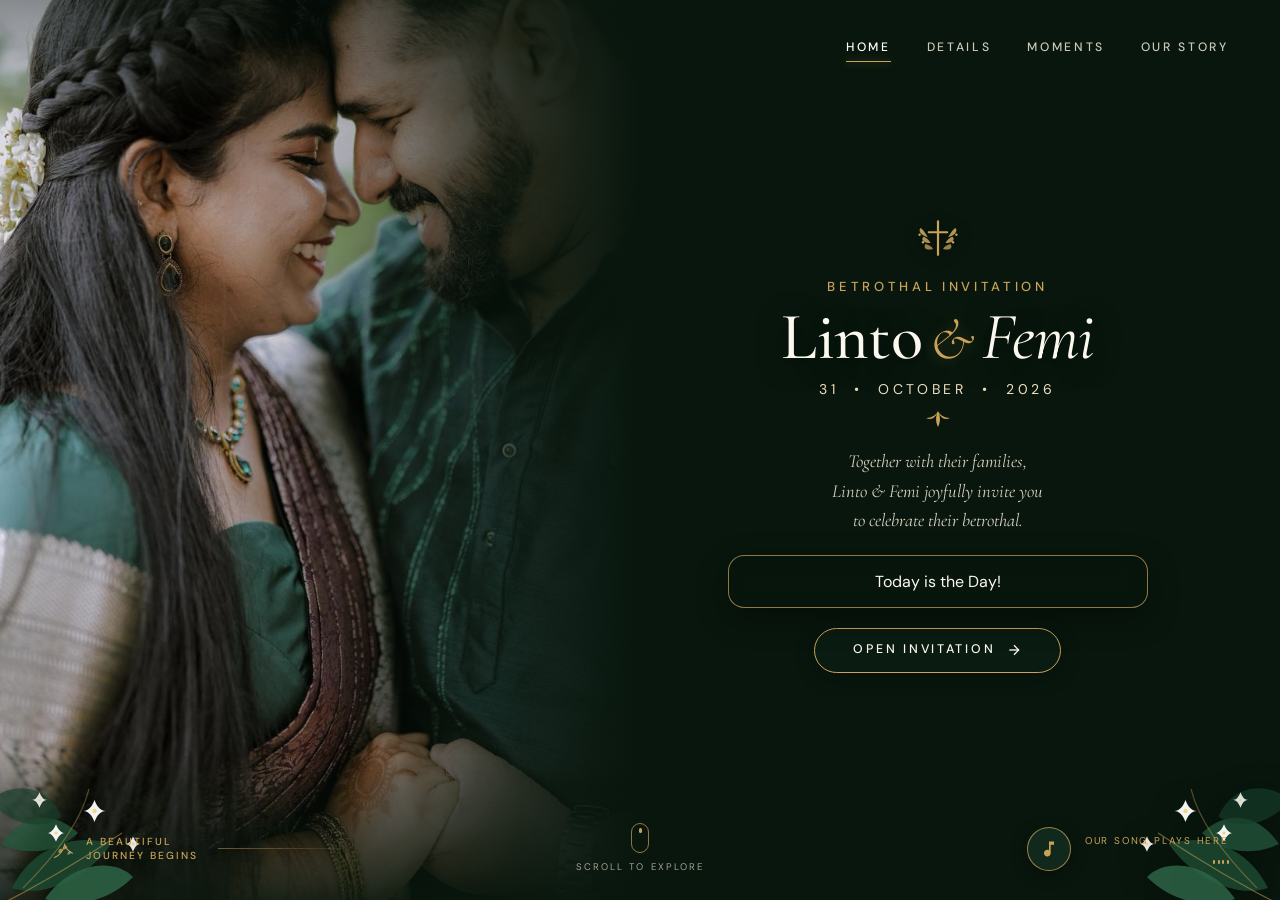
==== commit 1946ccd5: "feat: update hero image to new portrait photo (Hero.jpeg)" ====
--- a/index.html
+++ b/index.html
@@ -16,7 +16,7 @@
   <meta property="og:title" content="Linto &amp; Femi | Betrothal Invitation" />
   <meta property="og:description"
     content="Join Linto George &amp; Femi Roy as they celebrate their betrothal on 31 October 2026." />
-  <meta property="og:image" content="Images/Hero.jpg" />
+  <meta property="og:image" content="Images/Hero.jpeg" />
   <meta property="og:type" content="website" />
 
   <!-- Fonts (display=swap for performance) -->
@@ -79,7 +79,7 @@
 
     <!-- Full-Bleed Photo Canvas & Natural Gradient Blend -->
     <div class="hero__photo-canvas" aria-hidden="true">
-      <img src="Images/Hero.jpg" alt="Linto &amp; Femi smiling together in green attire"
+      <img src="Images/Hero.jpeg" alt="Linto &amp; Femi smiling together in green attire"
         class="hero__photo-img" fetchpriority="high" decoding="async" />
       <div class="hero__photo-overlay"></div>
 
@@ -1246,7 +1246,7 @@
         </div>
         <div class="memory-card memory-card--2">
           <div class="memory-card__inner">
-            <img src="Images/Hero.jpg" alt="" loading="lazy" />
+            <img src="Images/Hero.jpeg" alt="" loading="lazy" />
           </div>
           <span class="memory-card__script">Love in Every Frame ♡</span>
         </div>
@@ -1353,7 +1353,7 @@
               <a href="album.html" class="album-card album-card--5" target="_blank" rel="noopener noreferrer"
                 aria-label="View Album: Sacred Bond">
                 <div class="album-card__img-box">
-                  <img src="Images/Hero.jpg" alt="Sacred Bond" loading="lazy" class="album-card__photo" />
+                  <img src="Images/Hero.jpeg" alt="Sacred Bond" loading="lazy" class="album-card__photo" />
                 </div>
               </a>
 
